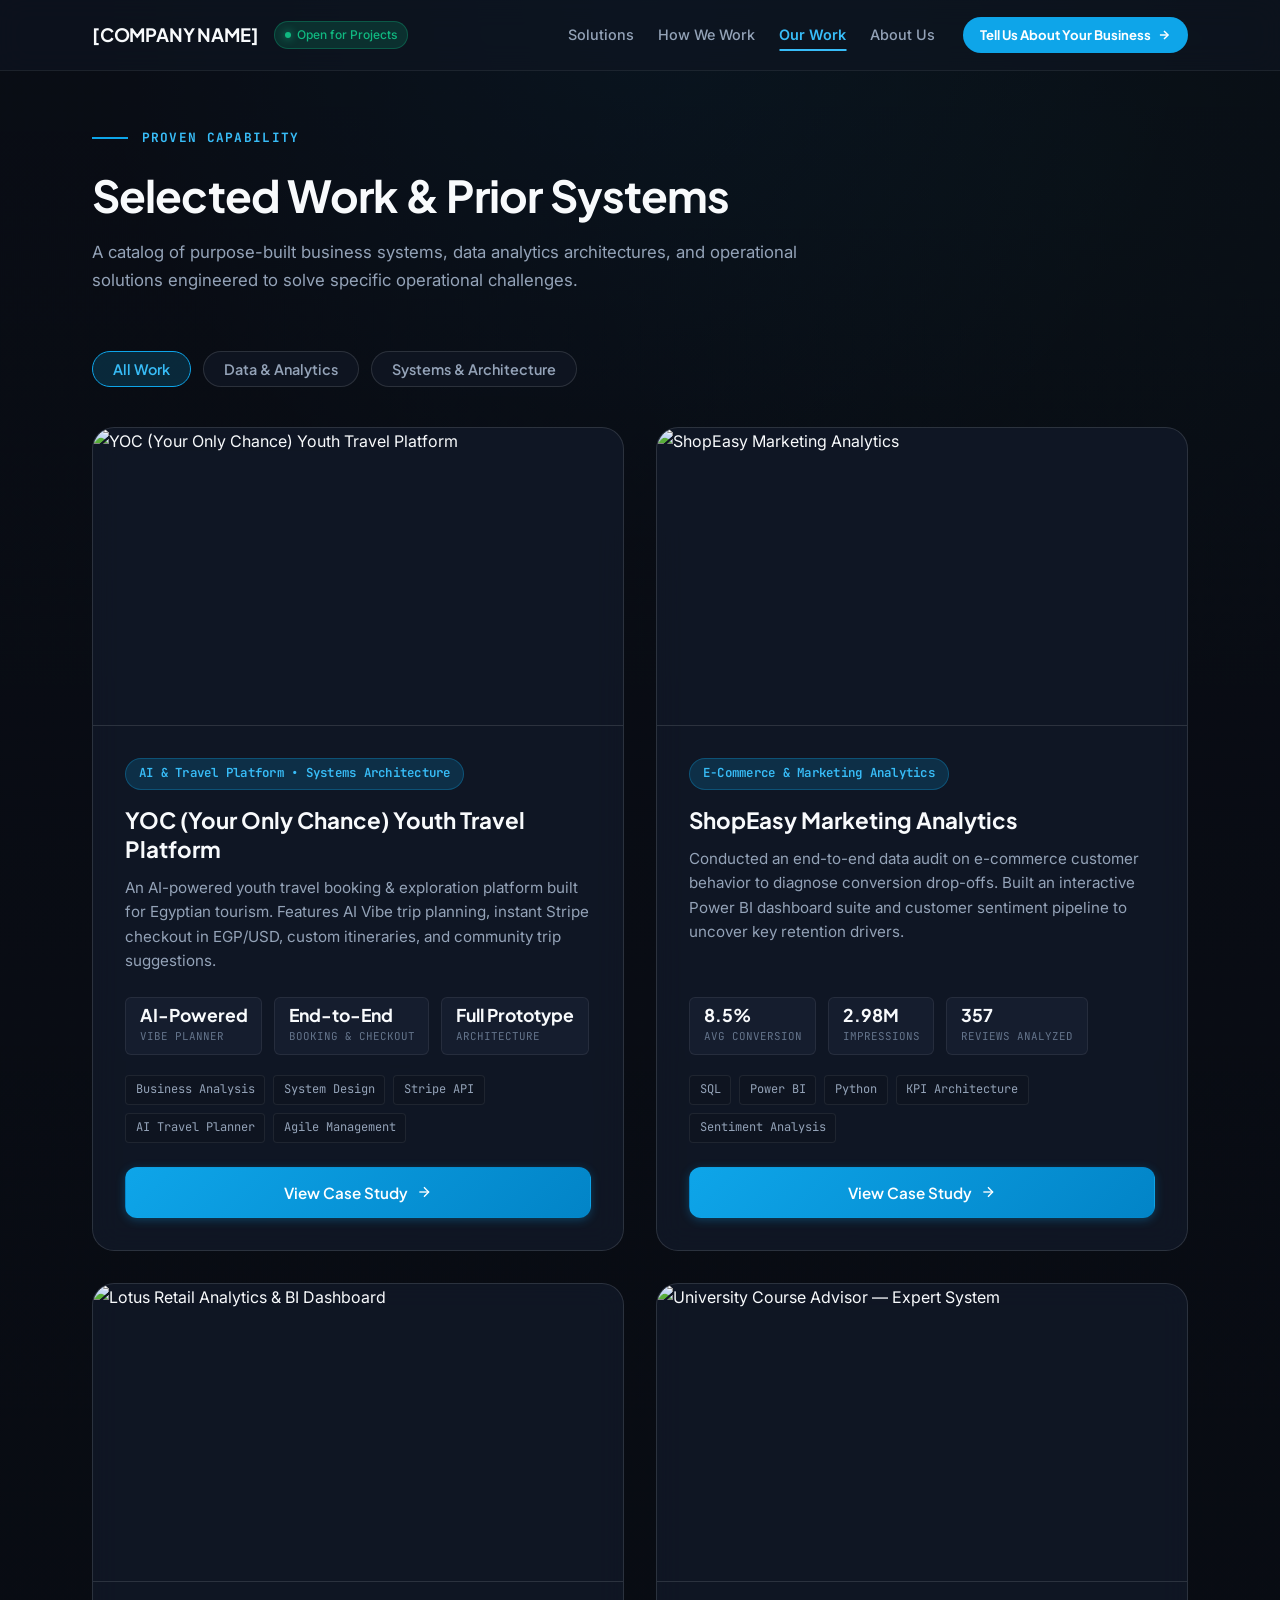
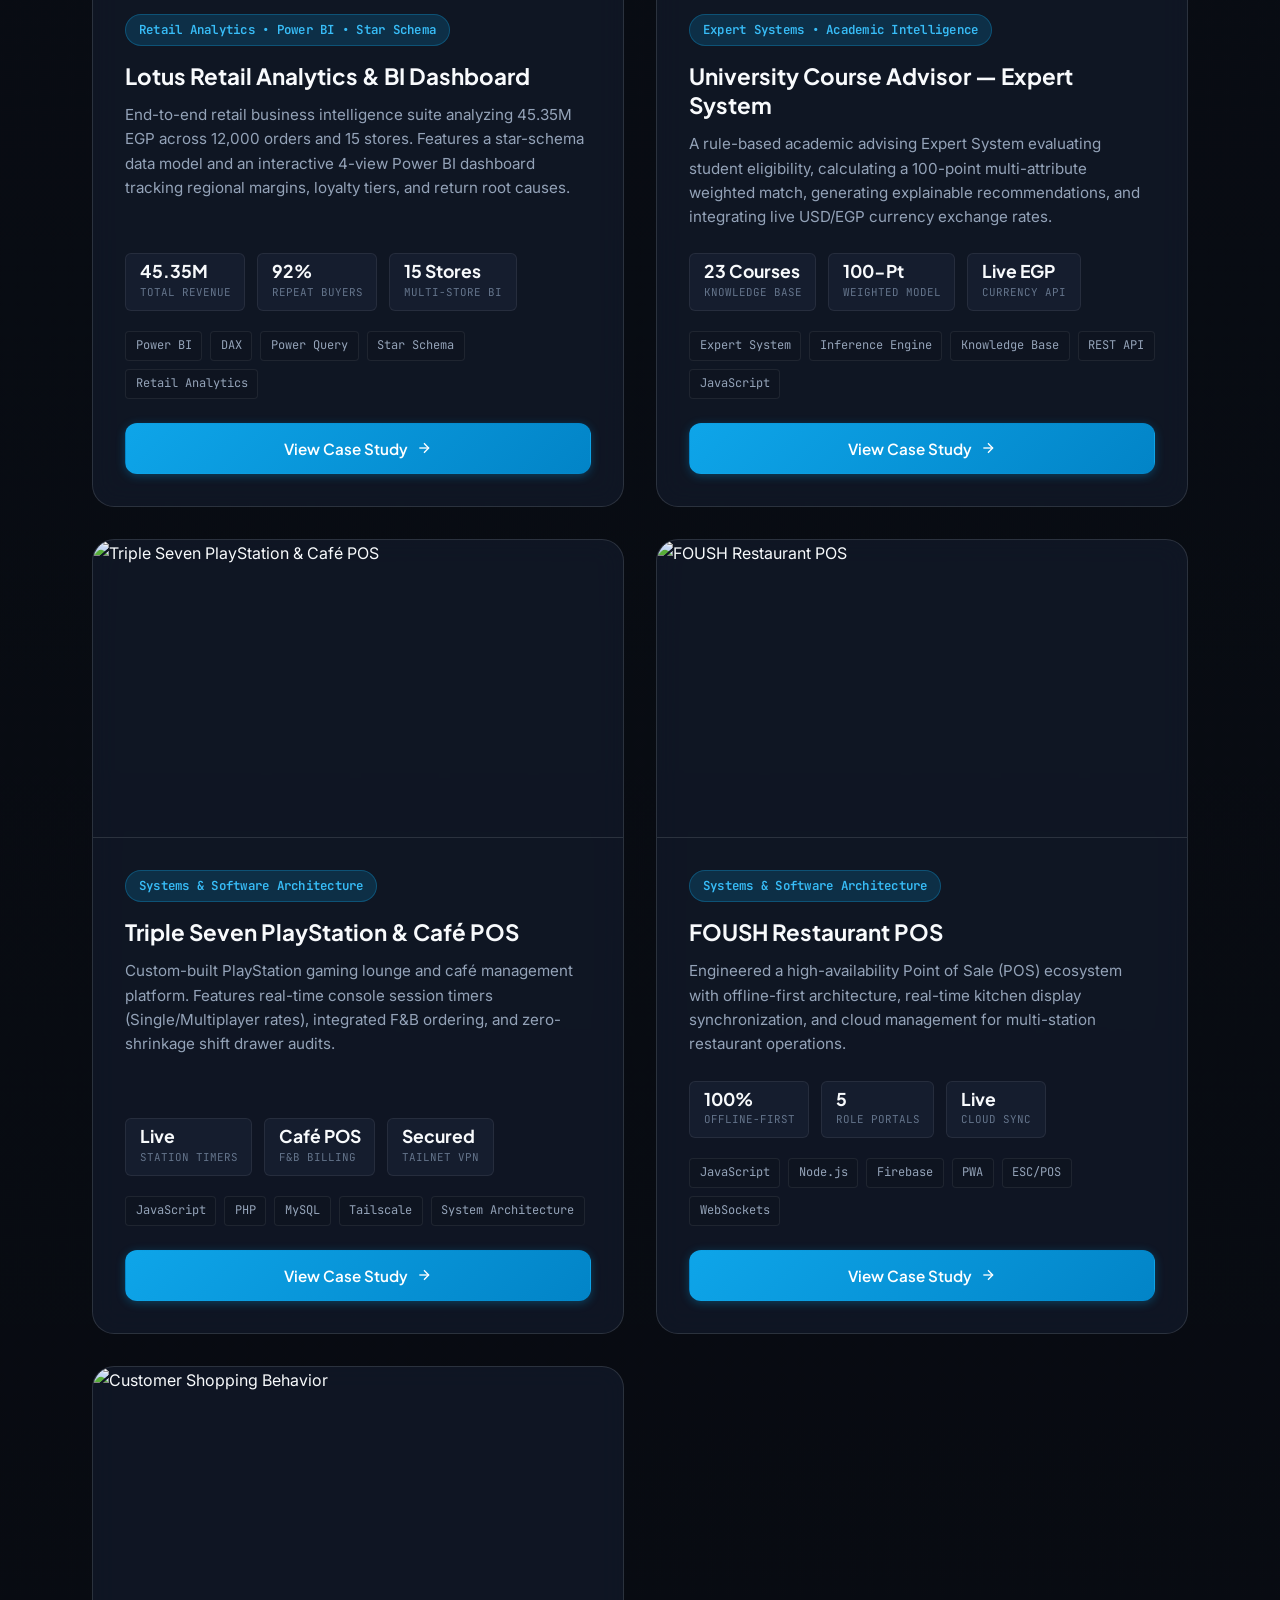
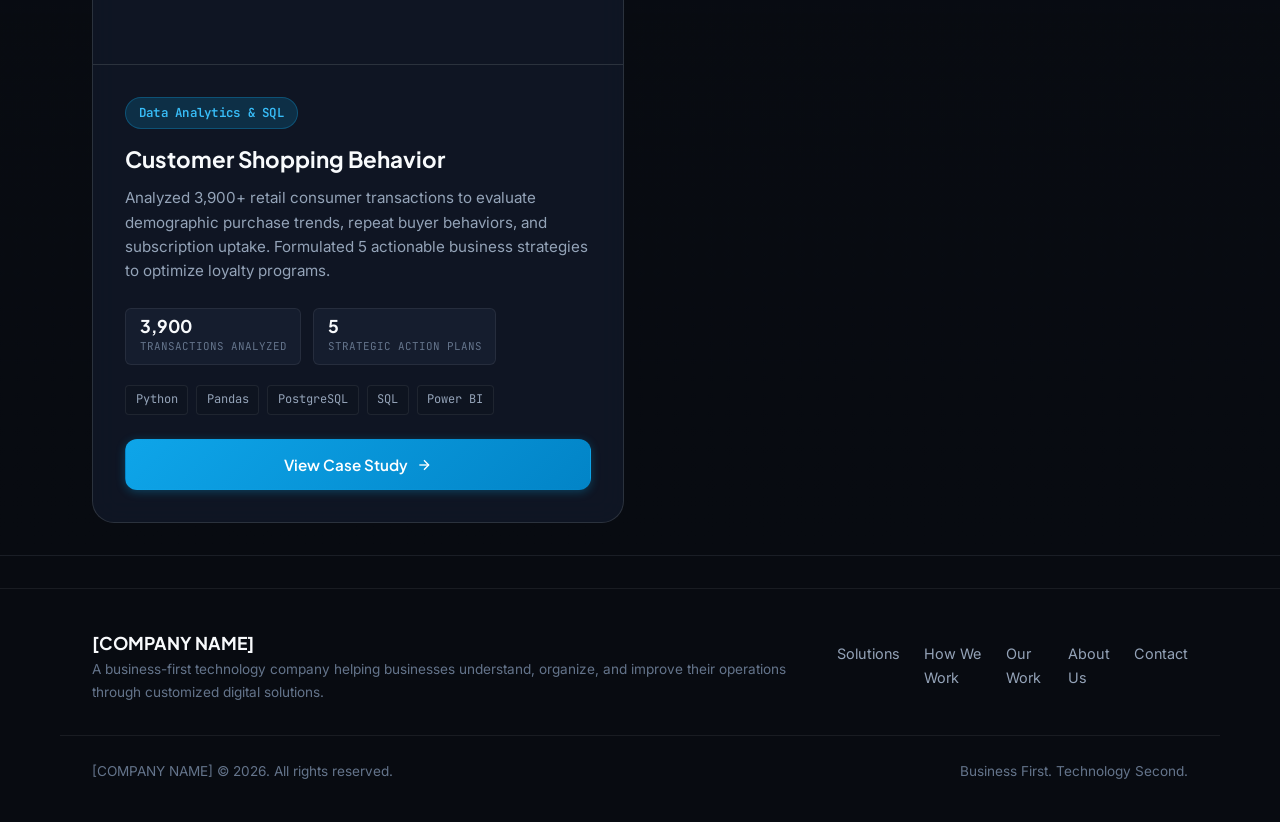
==== projects.html @ 1e6da2a7 "Transform website into Business Solutions Company platform with bilingual EN/AR support" ====
<!DOCTYPE html>
<html lang="en">
<head>
  <meta charset="UTF-8" />
  <meta name="viewport" content="width=device-width, initial-scale=1.0" />
  <title>Selected Work & Prior Systems | [COMPANY NAME]</title>
  <meta name="description" content="Explore purpose-built business systems, data analytics architectures, and operational solutions engineered around real business workflows." />
  
  <!-- Google Fonts: Plus Jakarta Sans, Inter, JetBrains Mono -->
  <link rel="preconnect" href="https://fonts.googleapis.com" />
  <link rel="preconnect" href="https://fonts.gstatic.com" crossorigin />
  <link href="https://fonts.googleapis.com/css2?family=Inter:wght@300;400;500;600;700&family=JetBrains+Mono:wght@400;500;600;700&family=Plus+Jakarta+Sans:wght@500;600;700;800&display=swap" rel="stylesheet" />
  
  <!-- Core Stylesheet -->
  <link rel="stylesheet" href="css/styles.css" />
</head>
<body class="dark-theme">

  <!-- ================= TOP NAVIGATION BAR ================= -->
  <header class="site-header" id="header">
    <div class="nav-container">
      <a href="index.html" class="brand-logo">
        <span class="logo-name">[COMPANY NAME]</span>
        <span class="status-indicator">
          <span class="status-dot"></span> <span class="status-text">Open for Projects</span>
        </span>
      </a>

      <div class="header-right-group">
        <nav class="nav-links" id="nav-links">
          <a href="index.html#built-for-work" class="nav-link">Solutions</a>
          <a href="index.html#our-approach" class="nav-link">How We Work</a>
          <a href="projects.html" class="nav-link active" style="color: var(--accent-cyan-light);">Our Work</a>
          <a href="index.html#about-us" class="nav-link">About Us</a>
        </nav>

        <div class="header-social-pills">
          <a href="index.html#discovery-form" class="btn btn-pill-primary btn-icon-right header-talk-btn">
            <span>Tell Us About Your Business</span>
            <svg width="14" height="14" viewBox="0 0 24 24" fill="none" stroke="currentColor" stroke-width="2.5"><line x1="5" y1="12" x2="19" y2="12"></line><polyline points="12 5 19 12 12 19"></polyline></svg>
          </a>
        </div>

        <button class="mobile-toggle" id="mobile-toggle" aria-label="Toggle navigation menu">
          <span></span>
          <span></span>
          <span></span>
        </button>
      </div>
    </div>
  </header>

  <main>

    <!-- ================= PROJECTS PAGE HEADER ================= -->
    <section class="projects-page-header section-spacing">
      <div class="container">
        
        <div class="section-header">
          <div class="editorial-divider">
            <span class="divider-line"></span>
            <span class="divider-text">PROVEN CAPABILITY</span>
          </div>
          <h1 class="section-heading" style="font-size: 2.75rem; margin-bottom: 1rem;">Selected Work & Prior Systems</h1>
          <p class="section-sub" style="max-width: 780px; font-size: 1.05rem;">
            A catalog of purpose-built business systems, data analytics architectures, and operational solutions engineered to solve specific operational challenges.
          </p>
        </div>

        <!-- Project Filter System -->
        <div class="project-filters">
          <button class="filter-btn active" data-filter="all">All Work</button>
          <button class="filter-btn" data-filter="data">Data & Analytics</button>
          <button class="filter-btn" data-filter="systems">Systems & Architecture</button>
        </div>

        <!-- Full Projects Grid rendered dynamically by app.js -->
        <div class="project-grid" id="all-projects-grid">
          <!-- Cards injected dynamically from projects-data.js -->
        </div>

      </div>
    </section>

  </main>

  <!-- ================= SITE FOOTER ================= -->
  <footer class="site-footer">
    <div class="container footer-container">
      <div class="footer-left">
        <div class="footer-brand">[COMPANY NAME]</div>
        <p class="footer-sub">A business-first technology company helping businesses understand, organize, and improve their operations through customized digital solutions.</p>
      </div>
      <div class="footer-links">
        <a href="index.html#built-for-work" class="footer-link">Solutions</a>
        <a href="index.html#our-approach" class="footer-link">How We Work</a>
        <a href="projects.html" class="footer-link">Our Work</a>
        <a href="index.html#about-us" class="footer-link">About Us</a>
        <a href="index.html#discovery-form" class="footer-link">Contact</a>
      </div>
    </div>
    <div class="container" style="margin-top: 2rem; padding-top: 1.5rem; border-top: 1px solid var(--border-subtle); display: flex; justify-content: space-between; align-items: center; flex-wrap: wrap; gap: 1rem;">
      <span style="font-size: 0.85rem; color: var(--text-muted);">[COMPANY NAME] &copy; 2026. All rights reserved.</span>
      <span style="font-size: 0.85rem; color: var(--text-muted);">Business First. Technology Second.</span>
    </div>
  </footer>

  <script src="js/projects-data.js"></script>
  <script src="js/app.js"></script>
</body>
</html>
---- css/styles.css ----
/* ==========================================================================
   ATEF ELASKLANY PORTFOLIO — COMPLETE UNIFIED DESIGN SYSTEM
   Theme: Refined Technical Dark Mode (Data & Systems Focused)
   ========================================================================== */

/* ----------------- CSS Custom Properties (Design Tokens) ----------------- */
:root {
  /* Color Palette: Canvas & Surfaces */
  --bg-canvas: #080B11;
  --bg-surface: #0E1420;
  --bg-surface-elevated: #151D2E;
  --bg-card: rgba(18, 26, 42, 0.75);
  --bg-card-hover: rgba(26, 37, 59, 0.9);
  --bg-glass: rgba(14, 20, 32, 0.75);

  /* Borders & Dividers */
  --border-subtle: rgba(255, 255, 255, 0.07);
  --border-medium: rgba(255, 255, 255, 0.12);
  --border-focus: rgba(14, 165, 233, 0.4);
  --border-slate: #1E293B;

  /* Accent Colors (Analytical & Action) */
  --accent-cyan: #0EA5E9;
  --accent-cyan-light: #38BDF8;
  --accent-cyan-glow: rgba(14, 165, 233, 0.18);
  --accent-emerald: #10B981;
  --accent-emerald-light: #34D399;
  --accent-emerald-glow: rgba(16, 185, 129, 0.18);
  --accent-warning: #F59E0B;
  --accent-danger: #EF4444;

  /* Typography Colors */
  --text-primary: #F8FAFC;
  --text-secondary: #94A3B8;
  --text-muted: #64748B;
  --text-inverse: #080B11;

  /* Typography Font Stacks */
  --font-heading: 'Plus Jakarta Sans', -apple-system, BlinkMacSystemFont, sans-serif;
  --font-body: 'Inter', -apple-system, BlinkMacSystemFont, sans-serif;
  --font-mono: 'JetBrains Mono', monospace;

  /* Spacing Scale */
  --spacing-xs: 0.5rem;
  --spacing-sm: 0.75rem;
  --spacing-md: 1.25rem;
  --spacing-lg: 2rem;
  --spacing-xl: 3.5rem;
  --spacing-2xl: 5rem;

  /* Shadows & Radius */
  --radius-sm: 6px;
  --radius-md: 12px;
  --radius-lg: 16px;
  --radius-xl: 22px;
  --shadow-subtle: 0 4px 20px rgba(0, 0, 0, 0.35);
  --shadow-glow: 0 0 30px rgba(14, 165, 233, 0.15);

  /* Transitions */
  --transition-fast: 0.18s cubic-bezier(0.16, 1, 0.3, 1);
  --transition-smooth: 0.3s cubic-bezier(0.16, 1, 0.3, 1);
}

/* ----------------- Global Reset & Base Styles ----------------- */
*, *::before, *::after {
  box-sizing: border-box;
  margin: 0;
  padding: 0;
}

html {
  font-size: 16px;
  scroll-behavior: smooth;
  -webkit-font-smoothing: antialiased;
  -moz-osx-font-smoothing: grayscale;
}

body.dark-theme {
  background-color: var(--bg-canvas);
  color: var(--text-primary);
  font-family: var(--font-body);
  line-height: 1.65;
  background-image: 
    radial-gradient(circle at 50% 0%, rgba(14, 165, 233, 0.08) 0%, transparent 50%),
    radial-gradient(circle at 85% 20%, rgba(16, 185, 129, 0.04) 0%, transparent 40%);
  background-attachment: fixed;
  min-height: 100vh;
}

/* Container */
.container {
  width: 100%;
  max-width: 1160px;
  margin-left: auto;
  margin-right: auto;
  padding-left: var(--spacing-lg);
  padding-right: var(--spacing-lg);
}

/* Section Spacing */
.section-spacing {
  padding-top: var(--spacing-xl);
  padding-bottom: var(--spacing-xl);
  border-bottom: 1px solid var(--border-subtle);
}

/* Section Headers */
.section-header {
  margin-bottom: var(--spacing-xl);
}

.section-header.flex-between {
  display: flex;
  justify-content: space-between;
  align-items: flex-end;
  gap: 1.5rem;
}

.section-tag {
  display: inline-block;
  font-family: var(--font-mono);
  font-size: 0.8rem;
  font-weight: 600;
  color: var(--accent-cyan-light);
  text-transform: uppercase;
  letter-spacing: 0.08em;
  margin-bottom: var(--spacing-xs);
}

.section-heading {
  font-family: var(--font-heading);
  font-size: 2.2rem;
  font-weight: 700;
  color: var(--text-primary);
  letter-spacing: -0.02em;
  line-height: 1.25;
  margin-bottom: var(--spacing-xs);
}

.section-sub {
  font-size: 1.05rem;
  color: var(--text-secondary);
  max-width: 680px;
}

.gradient-text {
  background: linear-gradient(135deg, #38BDF8 0%, #0EA5E9 100%);
  -webkit-background-clip: text;
  -webkit-text-fill-color: transparent;
}

.gradient-text-emerald {
  background: linear-gradient(135deg, #34D399 0%, #10B981 100%);
  -webkit-background-clip: text;
  -webkit-text-fill-color: transparent;
}

/* ----------------- Buttons & Badges ----------------- */
.btn {
  display: inline-flex;
  align-items: center;
  justify-content: center;
  gap: 0.5rem;
  padding: 0.75rem 1.4rem;
  border-radius: var(--radius-md);
  font-family: var(--font-heading);
  font-size: 0.95rem;
  font-weight: 600;
  text-decoration: none;
  cursor: pointer;
  transition: all var(--transition-fast);
  border: 1px solid transparent;
}

.btn-primary {
  background: linear-gradient(135deg, var(--accent-cyan) 0%, #0284C7 100%);
  color: #FFFFFF;
  box-shadow: 0 2px 10px rgba(14, 165, 233, 0.3);
}

.btn-primary:hover {
  background: linear-gradient(135deg, var(--accent-cyan-light) 0%, var(--accent-cyan) 100%);
  transform: translateY(-2px);
  box-shadow: 0 4px 18px rgba(14, 165, 233, 0.4);
}

.btn-secondary {
  background-color: var(--bg-surface-elevated);
  color: var(--text-primary);
  border-color: var(--border-medium);
}

.btn-secondary:hover {
  background-color: var(--border-slate);
  transform: translateY(-2px);
  border-color: var(--accent-cyan);
}

.btn-sm {
  padding: 0.45rem 0.95rem;
  font-size: 0.85rem;
}

.badge {
  display: inline-flex;
  align-items: center;
  padding: 0.3rem 0.8rem;
  border-radius: 999px;
  font-family: var(--font-mono);
  font-size: 0.78rem;
  font-weight: 600;
  letter-spacing: 0.02em;
}

.badge-primary {
  background-color: var(--accent-cyan-glow);
  color: var(--accent-cyan-light);
  border: 1px solid rgba(14, 165, 233, 0.3);
}

.badge-subtle {
  background-color: var(--bg-surface-elevated);
  color: var(--text-secondary);
  border: 1px solid var(--border-subtle);
}

/* ----------------- Header Navigation ----------------- */
.site-header {
  position: sticky;
  top: 0;
  z-index: 100;
  background-color: var(--bg-glass);
  backdrop-filter: blur(14px);
  -webkit-backdrop-filter: blur(14px);
  border-bottom: 1px solid var(--border-subtle);
}

.nav-container {
  display: flex;
  align-items: center;
  justify-content: space-between;
  height: 70px;
  max-width: 1160px;
  margin: 0 auto;
  padding: 0 var(--spacing-lg);
}

.brand-logo {
  display: flex;
  align-items: center;
  gap: 1rem;
  text-decoration: none;
}

.logo-name {
  font-family: var(--font-heading);
  font-size: 1.15rem;
  font-weight: 700;
  color: var(--text-primary);
  letter-spacing: -0.01em;
}

.status-indicator {
  display: inline-flex;
  align-items: center;
  gap: 0.4rem;
  padding: 0.2rem 0.6rem;
  background-color: var(--accent-emerald-glow);
  border: 1px solid rgba(16, 185, 129, 0.3);
  border-radius: 999px;
  font-size: 0.75rem;
  color: var(--accent-emerald);
  font-family: var(--font-body);
  font-weight: 500;
}

.status-dot {
  width: 6px;
  height: 6px;
  border-radius: 50%;
  background-color: var(--accent-emerald);
  box-shadow: 0 0 8px var(--accent-emerald);
}

.nav-links {
  display: flex;
  align-items: center;
  gap: 1.5rem;
}

.nav-links a {
  font-size: 0.9rem;
  font-weight: 500;
  color: var(--text-secondary);
  text-decoration: none;
  transition: color var(--transition-fast);
}

.nav-links a:hover {
  color: var(--text-primary);
}

/* ----------------- 01. Homepage Hero Section ----------------- */
.hp-hero {
  padding-top: var(--spacing-2xl);
  padding-bottom: var(--spacing-xl);
}

.hero-badge-wrap {
  display: flex;
  flex-wrap: wrap;
  align-items: center;
  gap: 0.75rem;
  margin-bottom: var(--spacing-md);
}

.hp-hero-title {
  font-family: var(--font-heading);
  font-size: 3.4rem;
  font-weight: 800;
  line-height: 1.15;
  letter-spacing: -0.03em;
  color: var(--text-primary);
  margin-bottom: 1.25rem;
  max-width: 960px;
}

.hp-hero-description {
  font-size: 1.2rem;
  color: var(--text-secondary);
  line-height: 1.7;
  max-width: 820px;
  margin-bottom: var(--spacing-lg);
}

.hp-hero-actions {
  display: flex;
  gap: 1rem;
  margin-bottom: var(--spacing-2xl);
}

.hero-trust-grid {
  display: grid;
  grid-template-columns: repeat(3, 1fr);
  gap: 1.5rem;
  padding-top: var(--spacing-xl);
  border-top: 1px solid var(--border-subtle);
}

.trust-item {
  display: flex;
  align-items: flex-start;
  gap: 1rem;
  background: var(--bg-card);
  border: 1px solid var(--border-subtle);
  border-radius: var(--radius-md);
  padding: 1.25rem;
}

.trust-icon {
  font-size: 1.5rem;
  line-height: 1;
}

.trust-title {
  display: block;
  font-family: var(--font-heading);
  font-size: 0.95rem;
  font-weight: 700;
  color: var(--text-primary);
  margin-bottom: 0.2rem;
}

.trust-desc {
  font-size: 0.85rem;
  color: var(--text-secondary);
  line-height: 1.5;
}

/* ----------------- 02. Core Differentiator (The BIS Triad) ----------------- */
.differentiator-grid {
  display: grid;
  grid-template-columns: repeat(3, 1fr);
  gap: 1.5rem;
}

.diff-card {
  background: var(--bg-card);
  backdrop-filter: blur(12px);
  border: 1px solid var(--border-subtle);
  border-radius: var(--radius-lg);
  padding: 2rem 1.75rem;
  position: relative;
  transition: all var(--transition-smooth);
}

.diff-card:hover {
  border-color: var(--accent-cyan);
  transform: translateY(-4px);
  box-shadow: var(--shadow-subtle);
}

.diff-number {
  font-family: var(--font-mono);
  font-size: 1.75rem;
  font-weight: 800;
  color: var(--accent-cyan-light);
  opacity: 0.5;
  margin-bottom: 0.75rem;
}

.diff-title {
  font-family: var(--font-heading);
  font-size: 1.2rem;
  font-weight: 700;
  color: var(--text-primary);
  margin-bottom: 0.75rem;
}

.diff-desc {
  font-size: 0.92rem;
  color: var(--text-secondary);
  line-height: 1.6;
  margin-bottom: 1.25rem;
}

.diff-tags {
  display: flex;
  flex-direction: column;
  gap: 0.4rem;
}

.diff-tags span {
  font-family: var(--font-mono);
  font-size: 0.75rem;
  color: var(--accent-cyan-light);
  background: var(--accent-cyan-glow);
  padding: 0.25rem 0.5rem;
  border-radius: 4px;
  display: inline-block;
  width: fit-content;
}

/* ----------------- 03. Selected Work (Project Grid System) ----------------- */
.project-filter-note .filter-status {
  font-family: var(--font-mono);
  font-size: 0.78rem;
  color: var(--accent-emerald);
  background: var(--accent-emerald-glow);
  padding: 0.3rem 0.75rem;
  border-radius: 999px;
  border: 1px solid rgba(16, 185, 129, 0.3);
}

.project-filters {
  display: flex;
  gap: 0.75rem;
  margin-bottom: 2.5rem;
  flex-wrap: wrap;
}

.filter-btn {
  background: var(--bg-surface);
  border: 1px solid var(--border-medium);
  color: var(--text-secondary);
  font-family: var(--font-heading);
  font-size: 0.9rem;
  font-weight: 600;
  padding: 0.5rem 1.25rem;
  border-radius: 999px;
  cursor: pointer;
  transition: all var(--transition-fast);
}

.filter-btn:hover {
  border-color: var(--accent-cyan);
  color: var(--text-primary);
}

.filter-btn.active {
  background: var(--accent-cyan-glow);
  border-color: var(--accent-cyan);
  color: var(--accent-cyan-light);
}

.project-grid {
  display: grid;
  grid-template-columns: repeat(2, 1fr);
  gap: 2rem;
}

@media (max-width: 768px) {
  .project-grid {
    grid-template-columns: 1fr;
  }
}

.project-card {
  background: var(--bg-card);
  backdrop-filter: blur(14px);
  border: 1px solid var(--border-medium);
  border-radius: var(--radius-xl);
  overflow: hidden;
  transition: all var(--transition-smooth), opacity 0.3s ease, transform 0.3s ease;
  display: flex;
  flex-direction: column;
}

.project-card.hidden {
  display: none;
}

.project-card:hover {
  border-color: var(--accent-cyan);
  box-shadow: var(--shadow-subtle), var(--shadow-glow);
  transform: translateY(-4px);
}

.grid-cover-wrapper {
  overflow: hidden;
  width: 100%;
  aspect-ratio: 16 / 9;
  border-bottom: 1px solid var(--border-medium);
}

.grid-cover {
  width: 100%;
  height: 100%;
  object-fit: cover;
  transition: transform var(--transition-smooth);
}

.project-card:hover .grid-cover {
  transform: scale(1.03);
}

.grid-content {
  padding: 2rem;
  display: flex;
  flex-direction: column;
  flex-grow: 1;
}

.grid-meta {
  margin-bottom: 1rem;
}

.grid-title {
  font-family: var(--font-heading);
  font-size: 1.4rem;
  font-weight: 700;
  color: var(--text-primary);
  line-height: 1.3;
  margin-bottom: 0.75rem;
}

.grid-summary {
  font-size: 0.95rem;
  color: var(--text-secondary);
  line-height: 1.6;
  margin-bottom: 1.5rem;
  flex-grow: 1;
}

.grid-footer {
  margin-top: auto;
}

/* Projects Page Specific Styles */
.projects-page-header {
  padding-top: var(--spacing-xl);
  padding-bottom: var(--spacing-lg);
  border-bottom: 1px solid var(--border-subtle);
  margin-bottom: var(--spacing-lg);
  background: linear-gradient(180deg, rgba(10, 15, 26, 0.4) 0%, var(--bg-canvas) 100%);
}

.view-all-cta {
  display: flex;
  justify-content: center;
  margin-top: 3.5rem;
}

.view-all-cta .btn-lg {
  padding: 1rem 2.5rem;
  font-size: 1.05rem;
}

/* Card Visual Mockup Side */
.visual-window {
  background-color: #0A0F1A;
  border: 1px solid var(--border-subtle);
  border-radius: var(--radius-lg);
  overflow: hidden;
  height: 100%;
  display: flex;
  flex-direction: column;
}

.v-header {
  display: flex;
  justify-content: space-between;
  align-items: center;
  padding: 0.65rem 1rem;
  background-color: var(--bg-surface-elevated);
  border-bottom: 1px solid var(--border-subtle);
}

.v-dots {
  display: flex;
  gap: 5px;
}

.v-dots span {
  width: 8px;
  height: 8px;
  border-radius: 50%;
  background-color: var(--text-muted);
}

.v-title {
  font-family: var(--font-mono);
  font-size: 0.75rem;
  color: var(--text-secondary);
}

.v-badge {
  font-family: var(--font-mono);
  font-size: 0.7rem;
  color: var(--accent-cyan-light);
  background: var(--accent-cyan-glow);
  padding: 0.15rem 0.4rem;
  border-radius: 4px;
}

.v-preview-content {
  padding: 1.5rem;
  display: flex;
  flex-direction: column;
  justify-content: space-between;
  flex: 1;
  gap: 1.25rem;
}

.v-kpis {
  display: grid;
  grid-template-columns: repeat(2, 1fr);
  gap: 0.75rem;
}

.v-kpi-item {
  background: var(--bg-surface);
  border: 1px solid var(--border-subtle);
  border-radius: 6px;
  padding: 0.75rem;
  display: flex;
  flex-direction: column;
}

.v-trend-line {
  background: var(--bg-surface);
  border: 1px solid var(--border-subtle);
  border-radius: 6px;
  padding: 0.75rem;
  display: flex;
  flex-direction: column;
  position: relative;
}

.trend-peak-tag {
  font-family: var(--font-mono);
  font-size: 0.65rem;
  color: var(--accent-emerald);
  position: absolute;
  top: 6px;
  left: 10px;
}

.trend-low-tag {
  font-family: var(--font-mono);
  font-size: 0.65rem;
  color: var(--accent-danger);
  position: absolute;
  bottom: 6px;
  right: 10px;
}

.mini-chart {
  width: 100%;
  height: 60px;
  margin-top: 10px;
}

/* Card Details Side */
.card-details {
  display: flex;
  flex-direction: column;
  justify-content: space-between;
}

.card-meta {
  display: flex;
  align-items: center;
  gap: 0.75rem;
  margin-bottom: 0.75rem;
}

.meta-item {
  font-family: var(--font-mono);
  font-size: 0.75rem;
  color: var(--text-muted);
}

.card-title {
  font-family: var(--font-heading);
  font-size: 1.75rem;
  font-weight: 700;
  color: var(--text-primary);
  line-height: 1.25;
  margin-bottom: 0.85rem;
}

.card-summary {
  font-size: 0.95rem;
  color: var(--text-secondary);
  line-height: 1.65;
  margin-bottom: 1.25rem;
}

.card-summary strong {
  color: var(--text-primary);
}

.card-metrics-strip {
  display: flex;
  gap: 0.75rem;
  margin-bottom: 1.25rem;
}

.metric-pill {
  background: var(--bg-surface-elevated);
  border: 1px solid var(--border-subtle);
  border-radius: 6px;
  padding: 0.5rem 0.85rem;
  display: flex;
  flex-direction: column;
}

.m-val {
  font-family: var(--font-heading);
  font-weight: 700;
  font-size: 1.1rem;
  color: var(--text-primary);
  line-height: 1.1;
}

.m-lbl {
  font-family: var(--font-mono);
  font-size: 0.68rem;
  color: var(--text-muted);
  text-transform: uppercase;
  margin-top: 0.15rem;
}

.card-tools {
  display: flex;
  flex-wrap: wrap;
  gap: 0.5rem;
  margin-bottom: 1.5rem;
}

.tool-tag {
  font-family: var(--font-mono);
  font-size: 0.75rem;
  padding: 0.25rem 0.6rem;
  background: var(--bg-surface);
  border: 1px solid var(--border-subtle);
  border-radius: 4px;
  color: var(--text-secondary);
}

/* ----------------- 04. Capabilities Section ----------------- */
.capabilities-grid {
  display: grid;
  grid-template-columns: repeat(2, 1fr);
  gap: 1.5rem;
}

.cap-card {
  background: var(--bg-card);
  border: 1px solid var(--border-subtle);
  border-radius: var(--radius-lg);
  padding: 2rem 1.75rem;
  transition: all var(--transition-fast);
}

.cap-card:hover {
  border-color: var(--border-medium);
  transform: translateY(-3px);
}

.cap-icon {
  font-size: 1.75rem;
  margin-bottom: 1rem;
  line-height: 1;
}

.cap-title {
  font-family: var(--font-heading);
  font-size: 1.25rem;
  font-weight: 700;
  color: var(--text-primary);
  margin-bottom: 0.5rem;
}

.cap-desc {
  font-size: 0.95rem;
  color: var(--text-secondary);
  line-height: 1.6;
}

/* ----------------- 05. Methodology Section ----------------- */
.framework-steps {
  display: grid;
  grid-template-columns: repeat(4, 1fr);
  gap: 1.25rem;
}

.f-step {
  background: var(--bg-surface);
  border: 1px solid var(--border-subtle);
  border-radius: var(--radius-lg);
  padding: 1.75rem 1.5rem;
}

.f-num {
  font-family: var(--font-mono);
  font-size: 1.5rem;
  font-weight: 800;
  color: var(--accent-cyan-light);
  margin-bottom: 0.5rem;
}

.f-title {
  font-family: var(--font-heading);
  font-size: 1.1rem;
  font-weight: 700;
  color: var(--text-primary);
  margin-bottom: 0.5rem;
}

.f-desc {
  font-size: 0.88rem;
  color: var(--text-secondary);
  line-height: 1.55;
}

/* ----------------- 06. About Section ----------------- */
.about-grid {
  display: grid;
  grid-template-columns: 7fr 5fr;
  gap: 2.5rem;
  align-items: center;
}

.about-p {
  font-size: 1.05rem;
  color: var(--text-secondary);
  line-height: 1.75;
  margin-bottom: 1.25rem;
}

.about-p strong {
  color: var(--text-primary);
}

.about-highlights {
  display: flex;
  flex-direction: column;
  gap: 0.65rem;
  margin-top: 1.5rem;
  padding-top: 1.25rem;
  border-top: 1px solid var(--border-subtle);
}

.ah-item {
  font-size: 0.92rem;
  color: var(--text-secondary);
}

.ah-item strong {
  color: var(--accent-cyan-light);
  font-family: var(--font-mono);
  font-size: 0.85rem;
}

.about-stat-col {
  display: flex;
  flex-direction: column;
  gap: 1.5rem;
}

.about-stat-card {
  background: var(--bg-card);
  border: 1px solid var(--border-subtle);
  border-radius: var(--radius-lg);
  padding: 2rem;
  text-align: center;
}

.stat-big-num {
  font-family: var(--font-heading);
  font-size: 3rem;
  font-weight: 800;
  color: var(--accent-cyan-light);
  line-height: 1;
  margin-bottom: 0.4rem;
}

.stat-label {
  font-family: var(--font-heading);
  font-size: 1.05rem;
  font-weight: 700;
  color: var(--text-primary);
  margin-bottom: 0.4rem;
}

.stat-desc {
  font-size: 0.88rem;
  color: var(--text-secondary);
}

/* ----------------- 07. Skills Matrix ----------------- */
.skills-grid {
  display: grid;
  grid-template-columns: repeat(3, 1fr);
  gap: 1.5rem;
}

.skill-category {
  background: var(--bg-surface);
  border: 1px solid var(--border-subtle);
  border-radius: var(--radius-lg);
  padding: 1.75rem;
}

.cat-title {
  font-family: var(--font-heading);
  font-size: 1.15rem;
  font-weight: 700;
  color: var(--text-primary);
  margin-bottom: 1.25rem;
  border-bottom: 1px solid var(--border-subtle);
  padding-bottom: 0.6rem;
}

.pill-group {
  display: flex;
  flex-wrap: wrap;
  gap: 0.5rem;
}

.skill-pill {
  font-family: var(--font-mono);
  font-size: 0.78rem;
  color: var(--text-secondary);
  background: var(--bg-surface-elevated);
  border: 1px solid var(--border-subtle);
  border-radius: 6px;
  padding: 0.35rem 0.65rem;
}

/* ----------------- 08. Services & Engagement ----------------- */
.services-grid {
  display: grid;
  grid-template-columns: repeat(2, 1fr);
  gap: 1.5rem;
}

.service-box {
  background: var(--bg-card);
  border: 1px solid var(--border-subtle);
  border-radius: var(--radius-lg);
  padding: 2rem 1.75rem;
}

.s-icon {
  font-size: 1.75rem;
  margin-bottom: 0.75rem;
  line-height: 1;
}

.s-title {
  font-family: var(--font-heading);
  font-size: 1.2rem;
  font-weight: 700;
  color: var(--text-primary);
  margin-bottom: 0.5rem;
}

.s-desc {
  font-size: 0.92rem;
  color: var(--text-secondary);
  line-height: 1.6;
}

/* ----------------- 09. Contact Section ----------------- */
.contact-card {
  background: linear-gradient(135deg, rgba(14, 165, 233, 0.08) 0%, rgba(16, 185, 129, 0.04) 100%);
  border: 1px solid var(--border-medium);
  border-radius: var(--radius-xl);
  padding: 3.5rem 3rem;
  text-align: center;
}

.contact-title {
  font-family: var(--font-heading);
  font-size: 2.4rem;
  font-weight: 800;
  color: var(--text-primary);
  margin-bottom: 1rem;
}

.contact-desc {
  font-size: 1.1rem;
  color: var(--text-secondary);
  max-width: 680px;
  margin: 0 auto 2.25rem;
  line-height: 1.7;
}

.contact-channels {
  display: flex;
  justify-content: center;
  flex-wrap: wrap;
  gap: 1rem;
}

.channel-btn {
  display: inline-flex;
  align-items: center;
  gap: 0.6rem;
  padding: 0.85rem 1.4rem;
  background: var(--bg-surface-elevated);
  border: 1px solid var(--border-medium);
  border-radius: var(--radius-md);
  color: var(--text-primary);
  text-decoration: none;
  font-family: var(--font-heading);
  font-weight: 600;
  font-size: 0.95rem;
  transition: all var(--transition-fast);
}

.channel-btn:hover {
  border-color: var(--accent-cyan);
  background: var(--border-slate);
  transform: translateY(-2px);
}

.channel-btn.primary {
  background: linear-gradient(135deg, var(--accent-cyan) 0%, #0284C7 100%);
  color: #FFFFFF;
  border-color: transparent;
}

.channel-btn.primary:hover {
  background: linear-gradient(135deg, var(--accent-cyan-light) 0%, var(--accent-cyan) 100%);
}

/* ----------------- Site Footer ----------------- */
.site-footer {
  background-color: var(--bg-canvas);
  border-top: 1px solid var(--border-subtle);
  padding: 2.5rem 0;
}

.footer-container {
  display: flex;
  justify-content: space-between;
  align-items: center;
}

.footer-brand {
  font-family: var(--font-heading);
  font-weight: 700;
  font-size: 1.1rem;
  color: var(--text-primary);
}

.footer-sub {
  font-size: 0.85rem;
  color: var(--text-muted);
}

.footer-links {
  display: flex;
  gap: 1.5rem;
}

.footer-link {
  font-size: 0.9rem;
  color: var(--text-secondary);
  text-decoration: none;
  transition: color var(--transition-fast);
}

.footer-link:hover {
  color: var(--accent-cyan-light);
}

/* ==========================================================================
   DEDICATED CASE STUDY STYLES (Used in projects/shopeasy.html)
   ========================================================================== */
.cs-hero { padding-top: var(--spacing-xl); }
.hero-top-meta { display: flex; align-items: center; gap: 1rem; margin-bottom: var(--spacing-md); }
.back-link { display: inline-flex; align-items: center; gap: 0.4rem; color: var(--text-secondary); text-decoration: none; font-size: 0.85rem; font-weight: 500; transition: color var(--transition-fast); }
.back-link:hover { color: var(--accent-cyan-light); }
.cs-title { font-family: var(--font-heading); font-size: 3.2rem; font-weight: 800; line-height: 1.15; letter-spacing: -0.03em; color: var(--text-primary); margin-bottom: 0.5rem; }
.cs-subtitle { font-size: 1.35rem; color: var(--text-secondary); font-weight: 400; line-height: 1.4; margin-bottom: var(--spacing-lg); max-width: 820px; }

.hero-summary-grid { display: grid; grid-template-columns: 2fr 1fr; gap: 1.5rem; margin-bottom: var(--spacing-xl); }
.summary-card { background: var(--bg-card); backdrop-filter: blur(10px); border: 1px solid var(--border-subtle); border-radius: var(--radius-lg); padding: 1.75rem; }
.summary-label { font-family: var(--font-mono); font-size: 0.78rem; font-weight: 600; color: var(--accent-cyan-light); text-transform: uppercase; letter-spacing: 0.08em; margin-bottom: 0.75rem; }
.summary-text { font-size: 1.05rem; color: var(--text-secondary); line-height: 1.7; }
.summary-text strong { color: var(--text-primary); }

.meta-sidebar { display: flex; flex-direction: column; justify-content: center; gap: 0.85rem; }
.meta-row { display: flex; flex-direction: column; gap: 0.2rem; border-bottom: 1px solid var(--border-subtle); padding-bottom: 0.6rem; }
.meta-row:last-child { border-bottom: none; padding-bottom: 0; }
.meta-label { font-family: var(--font-mono); font-size: 0.72rem; color: var(--text-muted); text-transform: uppercase; }
.meta-val { font-size: 0.95rem; font-weight: 600; color: var(--text-primary); }
.highlight-kpi { color: var(--accent-cyan-light); font-family: var(--font-mono); font-size: 0.85rem; }

/* Hero Visual Browser Frame */
.hero-visual-frame { background-color: var(--bg-surface); border: 1px solid var(--border-medium); border-radius: var(--radius-xl); overflow: hidden; box-shadow: var(--shadow-subtle), var(--shadow-glow); }
.window-header { display: flex; align-items: center; justify-content: space-between; padding: 0.8rem 1.25rem; background-color: var(--bg-surface-elevated); border-bottom: 1px solid var(--border-subtle); }
.window-dots { display: flex; gap: 6px; }
.window-dots .dot { width: 10px; height: 10px; border-radius: 50%; }
.dot.red { background-color: #EF4444; }
.dot.yellow { background-color: #F59E0B; }
.dot.green { background-color: #10B981; }
.window-title { font-family: var(--font-mono); font-size: 0.8rem; color: var(--text-secondary); }
.window-tag { font-family: var(--font-mono); font-size: 0.72rem; padding: 0.2rem 0.5rem; background-color: var(--accent-cyan-glow); color: var(--accent-cyan-light); border-radius: 4px; }

/* Simulated BI Dashboard UI */
.bi-mockup { padding: 1.5rem; background-color: #0B101A; }
.bi-topbar { display: flex; justify-content: space-between; align-items: center; margin-bottom: 1.25rem; border-bottom: 1px solid var(--border-subtle); padding-bottom: 0.75rem; }
.bi-brand { font-family: var(--font-heading); font-weight: 700; font-size: 1rem; color: var(--text-primary); }
.bi-brand span { font-weight: 400; color: var(--text-muted); }
.bi-filters { display: flex; gap: 0.5rem; }
.filter-pill { font-family: var(--font-mono); font-size: 0.72rem; padding: 0.25rem 0.6rem; background-color: var(--bg-surface-elevated); border: 1px solid var(--border-subtle); border-radius: 4px; color: var(--text-secondary); }
.filter-pill.active { border-color: var(--accent-cyan); color: var(--accent-cyan-light); }

.bi-kpi-grid { display: grid; grid-template-columns: repeat(4, 1fr); gap: 1rem; margin-bottom: 1.25rem; }
.bi-kpi-tile { background-color: var(--bg-surface); border: 1px solid var(--border-subtle); border-radius: var(--radius-md); padding: 1rem; }
.kpi-title { font-family: var(--font-mono); font-size: 0.72rem; color: var(--text-muted); text-transform: uppercase; margin-bottom: 0.35rem; }
.kpi-number { font-family: var(--font-heading); font-size: 1.65rem; font-weight: 800; color: var(--text-primary); line-height: 1.1; margin-bottom: 0.25rem; }
.kpi-number.text-accent { color: var(--accent-cyan-light); }
.kpi-number.text-warning { color: var(--accent-warning); }
.kpi-sub { font-size: 0.75rem; color: var(--text-secondary); }
.trend.down { color: var(--accent-danger); font-weight: 600; }

.bi-charts-grid { display: grid; grid-template-columns: repeat(12, 1fr); gap: 1rem; }
.col-span-8 { grid-column: span 8; }
.col-span-4 { grid-column: span 4; }
.bi-card { background-color: var(--bg-surface); border: 1px solid var(--border-subtle); border-radius: var(--radius-md); padding: 1rem 1.25rem; }
.card-head { display: flex; justify-content: space-between; align-items: center; margin-bottom: 0.75rem; }
.card-title { font-family: var(--font-heading); font-size: 0.85rem; font-weight: 600; color: var(--text-primary); }
.card-badge { font-family: var(--font-mono); font-size: 0.7rem; color: var(--accent-emerald); }
.chart-container { width: 100%; height: 180px; }
.chart-svg { width: 100%; height: 100%; }

.product-bars { display: flex; flex-direction: column; gap: 0.75rem; padding-top: 0.25rem; }
.bar-item { display: flex; flex-direction: column; gap: 0.25rem; }
.bar-meta { display: flex; justify-content: space-between; font-size: 0.8rem; }
.item-name { color: var(--text-primary); font-weight: 500; }
.item-val { font-family: var(--font-mono); font-size: 0.72rem; color: var(--accent-emerald); }
.item-val.text-muted { color: var(--text-muted); }
.bar-track { height: 8px; background-color: var(--bg-surface-elevated); border-radius: 4px; overflow: hidden; }
.bar-fill { height: 100%; background: linear-gradient(90deg, var(--accent-cyan) 0%, var(--accent-emerald) 100%); border-radius: 4px; }
.bar-fill.muted { background: var(--text-muted); }

/* Challenge, Objectives, Approach, Tabs, Insights, Recs, Value, Gallery, Takeaway */
.grid-3-col { display: grid; grid-template-columns: repeat(3, 1fr); gap: 1.5rem; }
.glass-card { background: var(--bg-card); backdrop-filter: blur(12px); border: 1px solid var(--border-subtle); border-radius: var(--radius-lg); padding: 2rem 1.75rem; transition: all var(--transition-smooth); }
.glass-card:hover { background: var(--bg-card-hover); border-color: var(--border-medium); transform: translateY(-4px); box-shadow: var(--shadow-subtle); }
.card-icon { width: 46px; height: 46px; border-radius: var(--radius-md); display: flex; align-items: center; justify-content: center; margin-bottom: 1.25rem; }
.warning-icon { background: rgba(245, 158, 11, 0.15); color: var(--accent-warning); }
.alert-icon { background: rgba(239, 68, 68, 0.15); color: var(--accent-danger); }
.info-icon { background: rgba(14, 165, 233, 0.15); color: var(--accent-cyan-light); }
.card-h { font-family: var(--font-heading); font-size: 1.2rem; font-weight: 700; color: var(--text-primary); margin-bottom: 0.6rem; }
.card-p { font-size: 0.95rem; color: var(--text-secondary); line-height: 1.6; }

.objectives-grid { display: grid; grid-template-columns: repeat(3, 1fr); gap: 1.5rem; margin-bottom: 1.5rem; }
.objective-box { background: var(--bg-surface); border: 1px solid var(--border-subtle); border-radius: var(--radius-lg); padding: 1.75rem; position: relative; }
.obj-number { font-family: var(--font-mono); font-size: 1.5rem; font-weight: 800; color: var(--accent-cyan-light); opacity: 0.6; margin-bottom: 0.5rem; }
.obj-title { font-family: var(--font-heading); font-size: 1.15rem; font-weight: 700; color: var(--text-primary); margin-bottom: 0.85rem; }
.obj-list { list-style: none; display: flex; flex-direction: column; gap: 0.5rem; }
.obj-list li { font-size: 0.9rem; color: var(--text-secondary); position: relative; padding-left: 1.2rem; line-height: 1.5; }
.obj-list li::before { content: "→"; position: absolute; left: 0; color: var(--accent-cyan); font-family: var(--font-mono); }

.kpi-banner { display: grid; grid-template-columns: repeat(4, 1fr); background: var(--bg-surface-elevated); border: 1px solid var(--border-medium); border-radius: var(--radius-lg); padding: 1.5rem 2rem; gap: 1.5rem; }
.kpi-banner-item { display: flex; flex-direction: column; }
.k-label { font-family: var(--font-mono); font-size: 0.72rem; color: var(--text-muted); text-transform: uppercase; margin-bottom: 0.2rem; }
.k-val { font-family: var(--font-heading); font-size: 1.05rem; font-weight: 700; color: var(--text-primary); }
.k-desc { font-family: var(--font-mono); font-size: 0.78rem; color: var(--accent-cyan-light); margin-top: 0.2rem; }

.journey-flow { display: grid; grid-template-columns: 1fr auto 1fr auto 1fr; align-items: center; gap: 1rem; }
.journey-step { display: flex; flex-direction: column; gap: 0.5rem; }
.step-badge { font-family: var(--font-mono); font-size: 0.72rem; font-weight: 600; color: var(--accent-cyan-light); text-transform: uppercase; letter-spacing: 0.05em; }
.step-card { background: var(--bg-surface); border: 1px solid var(--border-subtle); border-radius: var(--radius-lg); padding: 1.5rem; height: 100%; }
.step-icon { width: 40px; height: 40px; border-radius: var(--radius-sm); background: var(--accent-cyan-glow); color: var(--accent-cyan-light); display: flex; align-items: center; justify-content: center; margin-bottom: 1rem; }
.step-title { font-family: var(--font-heading); font-size: 1.1rem; font-weight: 700; color: var(--text-primary); margin-bottom: 0.5rem; }
.step-desc { font-size: 0.9rem; color: var(--text-secondary); line-height: 1.55; margin-bottom: 1rem; }
.step-metric { font-family: var(--font-mono); font-size: 0.8rem; font-weight: 600; color: var(--accent-emerald); background: var(--accent-emerald-glow); padding: 0.35rem 0.6rem; border-radius: 4px; display: inline-block; }
.journey-arrow { color: var(--border-slate); display: flex; align-items: center; justify-content: center; }

/* Dashboard Tabs */
.dashboard-tabs { display: grid; grid-template-columns: repeat(4, 1fr); gap: 0.75rem; margin-bottom: 1.5rem; }
.tab-btn { display: flex; align-items: center; gap: 0.75rem; padding: 0.85rem 1.25rem; background-color: var(--bg-surface); border: 1px solid var(--border-subtle); border-radius: var(--radius-md); color: var(--text-secondary); cursor: pointer; transition: all var(--transition-fast); text-align: left; }
.tab-btn:hover { background-color: var(--bg-surface-elevated); border-color: var(--border-medium); color: var(--text-primary); }
.tab-btn.active { background-color: var(--bg-surface-elevated); border-color: var(--accent-cyan); color: var(--text-primary); box-shadow: 0 0 16px rgba(14, 165, 233, 0.15); }
.tab-index { font-family: var(--font-mono); font-size: 0.8rem; font-weight: 700; color: var(--accent-cyan-light); }
.tab-text { font-family: var(--font-heading); font-size: 0.95rem; font-weight: 600; }
.tab-panel { display: none; }
.tab-panel.active { display: block; animation: fadeIn 0.3s ease-in-out; }
@keyframes fadeIn { from { opacity: 0; transform: translateY(6px); } to { opacity: 1; transform: translateY(0); } }

.eco-card-grid { display: grid; grid-template-columns: 7fr 5fr; gap: 1.5rem; background: var(--bg-card); border: 1px solid var(--border-medium); border-radius: var(--radius-xl); overflow: hidden; padding: 1.75rem; }
.eco-screen-wrap { background: #0B101A; border: 1px solid var(--border-subtle); border-radius: var(--radius-lg); overflow: hidden; }
.mockup-header { display: flex; justify-content: space-between; align-items: center; padding: 0.65rem 1rem; background: var(--bg-surface-elevated); border-bottom: 1px solid var(--border-subtle); font-family: var(--font-mono); font-size: 0.75rem; color: var(--text-secondary); }
.status-pill { color: var(--accent-cyan-light); background: var(--accent-cyan-glow); padding: 0.15rem 0.45rem; border-radius: 4px; }
.mockup-content { padding: 1.25rem; }
.eco-info-wrap { display: flex; flex-direction: column; justify-content: center; }
.eco-title { font-family: var(--font-heading); font-size: 1.5rem; font-weight: 700; color: var(--text-primary); margin-bottom: 0.75rem; }
.eco-desc { font-size: 0.95rem; color: var(--text-secondary); line-height: 1.65; margin-bottom: 1.25rem; }
.eco-feature-list { display: flex; flex-direction: column; gap: 0.75rem; }
.eco-item { font-size: 0.9rem; color: var(--text-secondary); line-height: 1.5; padding-left: 1rem; border-left: 2px solid var(--accent-cyan); }
.eco-item strong { color: var(--text-primary); }

.sim-row-kpi { display: grid; grid-template-columns: repeat(4, 1fr); gap: 0.5rem; margin-bottom: 1rem; }
.sim-kpi { background: var(--bg-surface); border: 1px solid var(--border-subtle); border-radius: 6px; padding: 0.6rem; display: flex; flex-direction: column; }
.sim-kpi span { font-size: 0.65rem; color: var(--text-muted); font-family: var(--font-mono); }
.sim-kpi strong { font-size: 1.05rem; color: var(--text-primary); }
.sim-box { background: var(--bg-surface); border: 1px solid var(--border-subtle); border-radius: 6px; padding: 0.75rem; }
.sim-head { font-family: var(--font-mono); font-size: 0.72rem; color: var(--text-muted); margin-bottom: 0.75rem; }
.sim-chart-bars { display: grid; grid-template-columns: repeat(12, 1fr); gap: 4px; height: 120px; align-items: flex-end; }
.sim-bar-col { display: flex; flex-direction: column; align-items: center; height: 100%; justify-content: flex-end; }
.bar-val { width: 100%; background: var(--accent-cyan); border-radius: 2px; }
.bar-val.peak { background: var(--accent-emerald); }
.bar-val.low { background: var(--accent-danger); }
.sim-bar-col span { font-family: var(--font-mono); font-size: 0.55rem; color: var(--text-muted); margin-top: 4px; }

.funnel-diagram { display: flex; flex-direction: column; gap: 0.75rem; }
.funnel-stage { background: var(--bg-surface); border: 1px solid var(--border-subtle); border-radius: 6px; padding: 0.6rem 0.85rem; }
.stage-info { display: flex; justify-content: space-between; font-size: 0.8rem; margin-bottom: 0.35rem; }
.stage-name { font-weight: 500; color: var(--text-primary); }
.stage-count { font-family: var(--font-mono); font-size: 0.75rem; color: var(--accent-cyan-light); }
.stage-bar { height: 6px; background: linear-gradient(90deg, var(--accent-cyan) 0%, var(--accent-emerald) 100%); border-radius: 3px; }

.sparkline-wrap { display: flex; flex-direction: column; gap: 0.5rem; }
.decay-line { height: 40px; background: linear-gradient(90deg, rgba(14,165,233,0.3) 0%, rgba(239,68,68,0.3) 100%); border-radius: 4px; border-left: 3px solid var(--accent-cyan); border-right: 3px solid var(--accent-danger); }
.badge-anno { font-family: var(--font-mono); font-size: 0.7rem; color: var(--accent-warning); }

.sentiment-grid { display: grid; grid-template-columns: 1fr 2fr; gap: 1rem; align-items: center; }
.sentiment-score-box { background: var(--bg-surface); border: 1px solid var(--border-subtle); border-radius: 8px; padding: 1rem; text-align: center; }
.score-num { font-family: var(--font-heading); font-size: 2.2rem; font-weight: 800; color: var(--accent-warning); line-height: 1; }
.score-stars { color: var(--accent-warning); font-size: 0.9rem; margin: 0.2rem 0; }
.score-label { font-size: 0.7rem; font-family: var(--font-mono); color: var(--text-muted); }
.sentiment-bars { display: flex; flex-direction: column; gap: 0.6rem; }
.sent-bar-row { display: flex; align-items: center; gap: 0.5rem; font-size: 0.75rem; }
.sent-bar-row span:first-child { width: 140px; color: var(--text-secondary); }
.sent-track { flex: 1; height: 8px; background: var(--bg-surface-elevated); border-radius: 4px; }
.sent-fill.pos { height: 100%; background: var(--accent-emerald); border-radius: 4px; }
.sent-fill.neg { height: 100%; background: var(--accent-danger); border-radius: 4px; }
.sent-count { font-family: var(--font-mono); font-weight: 600; color: var(--text-primary); }

.insights-bento { display: grid; grid-template-columns: repeat(4, 1fr); gap: 1.25rem; }
.insight-tile { background: var(--bg-card); border: 1px solid var(--border-subtle); border-radius: var(--radius-lg); padding: 1.5rem; display: flex; flex-direction: column; justify-content: space-between; }
.insight-tile.highlight-green { border-color: rgba(16, 185, 129, 0.3); background: linear-gradient(180deg, rgba(16, 185, 129, 0.08) 0%, var(--bg-card) 100%); }
.insight-tile.highlight-red { border-color: rgba(239, 68, 68, 0.3); background: linear-gradient(180deg, rgba(239, 68, 68, 0.08) 0%, var(--bg-card) 100%); }
.insight-tile.full-width { grid-column: span 4; }
.tile-top { display: flex; justify-content: space-between; align-items: center; margin-bottom: 0.75rem; }
.tile-tag { font-family: var(--font-mono); font-size: 0.72rem; color: var(--text-muted); text-transform: uppercase; }
.tile-metric { font-family: var(--font-heading); font-size: 2.3rem; font-weight: 800; color: var(--text-primary); line-height: 1.1; margin-bottom: 0.5rem; }
.highlight-green .tile-metric { color: var(--accent-emerald); }
.highlight-red .tile-metric { color: var(--accent-danger); }
.tile-title { font-family: var(--font-heading); font-size: 1.05rem; font-weight: 700; color: var(--text-primary); margin-bottom: 0.4rem; }
.tile-desc { font-size: 0.88rem; color: var(--text-secondary); line-height: 1.55; }
.tile-split { display: flex; justify-content: space-between; align-items: center; gap: 2rem; }
.badge-cluster { display: flex; gap: 0.5rem; }
.badge-chip { font-family: var(--font-mono); font-size: 0.78rem; padding: 0.4rem 0.8rem; background: var(--bg-surface-elevated); border: 1px solid var(--border-medium); border-radius: 6px; color: var(--accent-cyan-light); white-space: nowrap; }

.rec-grid { display: grid; grid-template-columns: repeat(3, 1fr); gap: 1.5rem; }
.rec-card { background: var(--bg-surface); border: 1px solid var(--border-subtle); border-radius: var(--radius-lg); padding: 1.75rem; transition: all var(--transition-fast); }
.rec-card:hover { border-color: var(--accent-cyan); transform: translateY(-3px); }
.rec-header { display: flex; align-items: flex-start; gap: 0.75rem; margin-bottom: 0.75rem; }
.rec-number { font-family: var(--font-mono); font-size: 0.85rem; font-weight: 700; color: var(--accent-cyan-light); background: var(--accent-cyan-glow); padding: 0.2rem 0.5rem; border-radius: 4px; }
.rec-title { font-family: var(--font-heading); font-size: 1.05rem; font-weight: 700; color: var(--text-primary); line-height: 1.35; }
.rec-p { font-size: 0.9rem; color: var(--text-secondary); line-height: 1.6; }

.value-matrix { display: grid; grid-template-columns: repeat(2, 1fr); gap: 1.5rem; }
.value-item { display: flex; gap: 1.25rem; background: var(--bg-card); border: 1px solid var(--border-subtle); border-radius: var(--radius-lg); padding: 1.75rem; }
.val-icon { width: 48px; height: 48px; border-radius: var(--radius-md); background: var(--accent-cyan-glow); color: var(--accent-cyan-light); display: flex; align-items: center; justify-content: center; flex-shrink: 0; }
.val-h { font-family: var(--font-heading); font-size: 1.15rem; font-weight: 700; color: var(--text-primary); margin-bottom: 0.35rem; }
.val-p { font-size: 0.9rem; color: var(--text-secondary); line-height: 1.6; }

.gallery-grid { display: grid; grid-template-columns: repeat(2, 1fr); gap: 1.5rem; }
.gallery-card { background: var(--bg-surface); border: 1px solid var(--border-subtle); border-radius: var(--radius-lg); overflow: hidden; transition: all var(--transition-smooth); }
.gallery-card:hover { border-color: var(--border-medium); transform: translateY(-3px); }
.gal-preview { height: 180px; background: #0B101A; border-bottom: 1px solid var(--border-subtle); position: relative; padding: 1.25rem; display: flex; align-items: center; justify-content: center; }
.gal-badge { position: absolute; top: 1rem; left: 1rem; font-family: var(--font-mono); font-size: 0.7rem; padding: 0.2rem 0.5rem; background: var(--bg-surface-elevated); border: 1px solid var(--border-subtle); border-radius: 4px; color: var(--text-secondary); }
.gal-screen-sim { width: 80%; height: 80%; display: flex; flex-direction: column; justify-content: center; align-items: center; }
.sim-strip { display: flex; gap: 0.5rem; margin-bottom: 0.75rem; }
.strip-item { font-family: var(--font-mono); font-size: 0.7rem; padding: 0.25rem 0.5rem; background: var(--bg-surface); border-radius: 4px; color: var(--text-secondary); }
.strip-item.accent { color: var(--accent-cyan-light); border: 1px solid var(--accent-cyan); }
.sim-graph-line { width: 100%; height: 4px; background: linear-gradient(90deg, var(--accent-cyan) 0%, var(--accent-emerald) 100%); border-radius: 2px; }
.sim-funnel-stack { width: 100%; display: flex; flex-direction: column; gap: 6px; }
.f-bar { height: 8px; border-radius: 4px; background: var(--accent-cyan); }
.f-bar.f1 { width: 100%; }
.f-bar.f2 { width: 60%; }
.f-bar.f3 { width: 30%; background: var(--accent-emerald); }
.sim-social-chart { display: flex; align-items: flex-end; gap: 8px; height: 60px; }
.sc-col { width: 16px; background: var(--accent-cyan); border-radius: 2px 2px 0 0; }
.sc-col:nth-child(1) { height: 90%; }
.sc-col:nth-child(2) { height: 75%; }
.sc-col:nth-child(3) { height: 45%; }
.sc-col:nth-child(4) { height: 30%; background: var(--accent-danger); }
.sim-donut-wrap { display: flex; align-items: center; gap: 1rem; }
.sim-donut { width: 44px; height: 44px; border-radius: 50%; border: 6px solid var(--accent-emerald); border-top-color: var(--accent-danger); }
.donut-stats { font-family: var(--font-mono); font-size: 0.8rem; color: var(--text-primary); }
.gal-info { padding: 1.25rem; }
.gal-title { font-family: var(--font-heading); font-size: 1.05rem; font-weight: 700; color: var(--text-primary); margin-bottom: 0.35rem; }
.gal-desc { font-size: 0.85rem; color: var(--text-secondary); line-height: 1.5; }

.takeaway-box { background: linear-gradient(135deg, rgba(14, 165, 233, 0.08) 0%, rgba(16, 185, 129, 0.04) 100%); border: 1px solid var(--border-medium); border-radius: var(--radius-xl); padding: 3rem 2.5rem; }
.takeaway-tag { font-family: var(--font-mono); font-size: 0.78rem; font-weight: 600; color: var(--accent-cyan-light); text-transform: uppercase; margin-bottom: 0.75rem; }
.takeaway-heading { font-family: var(--font-heading); font-size: 2.2rem; font-weight: 800; color: var(--text-primary); line-height: 1.2; margin-bottom: 1rem; }
.takeaway-p { font-size: 1.1rem; color: var(--text-secondary); line-height: 1.75; margin-bottom: 2rem; max-width: 900px; }
.takeaway-p strong { color: var(--text-primary); }
.takeaway-footer { display: flex; justify-content: space-between; align-items: center; border-top: 1px solid var(--border-subtle); padding-top: 1.75rem; }
.author-block { display: flex; align-items: center; gap: 1rem; }
.author-avatar { width: 44px; height: 44px; border-radius: 50%; background: var(--bg-surface-elevated); border: 1px solid var(--accent-cyan); color: var(--accent-cyan-light); font-family: var(--font-heading); font-weight: 700; font-size: 0.95rem; display: flex; align-items: center; justify-content: center; }
.author-name { font-family: var(--font-heading); font-weight: 700; color: var(--text-primary); font-size: 1rem; }
.author-title { font-size: 0.82rem; color: var(--text-muted); }
.takeaway-actions { display: flex; gap: 1rem; }

/* ----------------- Editorial & Storytelling Additions ----------------- */
.hero-editorial-wrapper {
  display: flex;
  flex-direction: column;
  gap: var(--spacing-xl);
}

.trust-icon-box {
  width: 44px;
  height: 44px;
  border-radius: var(--radius-md);
  background: var(--bg-surface-elevated);
  border: 1px solid var(--border-medium);
  display: flex;
  align-items: center;
  justify-content: center;
  font-size: 1.25rem;
  flex-shrink: 0;
}

.editorial-quote {
  font-family: var(--font-heading);
  font-size: 1.25rem;
  font-weight: 600;
  line-height: 1.6;
  color: var(--text-primary);
  border-left: 3px solid var(--accent-cyan);
  padding-left: 1.25rem;
  margin-bottom: 1.5rem;
  font-style: italic;
  background: linear-gradient(90deg, rgba(14, 165, 233, 0.06) 0%, transparent 100%);
  padding: 1rem 1.25rem;
  border-radius: 0 var(--radius-md) var(--radius-md) 0;
}

.ah-label {
  display: block;
  font-family: var(--font-mono);
  font-size: 0.75rem;
  color: var(--text-muted);
  text-transform: uppercase;
  letter-spacing: 0.05em;
  margin-bottom: 0.2rem;
}

.stat-badge {
  font-family: var(--font-mono);
  font-size: 0.7rem;
  font-weight: 700;
  color: var(--accent-cyan-light);
  letter-spacing: 0.1em;
  margin-bottom: 0.5rem;
}

.cap-icon-wrap {
  width: 48px;
  height: 48px;
  border-radius: var(--radius-md);
  background: var(--accent-cyan-glow);
  border: 1px solid rgba(14, 165, 233, 0.3);
  display: flex;
  align-items: center;
  justify-content: center;
  font-size: 1.35rem;
  margin-bottom: 1.25rem;
}

.cap-list {
  list-style: none;
  padding: 0;
  margin: 1.25rem 0 0 0;
  border-top: 1px solid var(--border-subtle);
  padding-top: 1rem;
  display: flex;
  flex-direction: column;
  gap: 0.5rem;
}

.cap-list li {
  font-size: 0.85rem;
  color: var(--text-secondary);
  display: flex;
  align-items: center;
  gap: 0.5rem;
}

.cap-list li::before {
  content: "→";
  color: var(--accent-cyan-light);
  font-weight: 700;
}

.f-deliverable {
  margin-top: 1rem;
  padding-top: 0.75rem;
  border-top: 1px solid var(--border-subtle);
  font-size: 0.8rem;
  color: var(--text-secondary);
  line-height: 1.45;
}

.f-deliverable strong {
  color: var(--accent-cyan-light);
  font-family: var(--font-mono);
}

/* ----------------- Journey Timeline ----------------- */
.journey-timeline {
  display: flex;
  flex-direction: column;
  position: relative;
  max-width: 920px;
  margin: 0 auto;
}

.journey-timeline::before {
  content: "";
  position: absolute;
  top: 10px;
  bottom: 10px;
  left: 20px;
  width: 2px;
  background: linear-gradient(180deg, var(--accent-cyan) 0%, rgba(14, 165, 233, 0.1) 100%);
}

.timeline-item {
  position: relative;
  display: flex;
  gap: 2rem;
  padding-left: 56px;
  padding-bottom: 2.5rem;
}

.timeline-item:last-child {
  padding-bottom: 0;
}

.timeline-marker {
  position: absolute;
  left: 12px;
  top: 4px;
  width: 18px;
  height: 18px;
  border-radius: 50%;
  background: var(--bg-surface-elevated);
  border: 3px solid var(--accent-cyan);
  box-shadow: 0 0 12px rgba(14, 165, 233, 0.4);
  z-index: 2;
  transition: transform var(--transition-fast);
}

.timeline-item:hover .timeline-marker {
  transform: scale(1.25);
  background: var(--accent-cyan);
}

.timeline-content {
  background: var(--bg-card);
  border: 1px solid var(--border-subtle);
  border-radius: var(--radius-lg);
  padding: 1.5rem 1.75rem;
  width: 100%;
  transition: all var(--transition-smooth);
}

.timeline-item:hover .timeline-content {
  border-color: var(--border-medium);
  background: var(--bg-card-hover);
  transform: translateX(4px);
}

.timeline-period {
  display: inline-block;
  font-family: var(--font-mono);
  font-size: 0.75rem;
  font-weight: 600;
  color: var(--accent-cyan-light);
  text-transform: uppercase;
  letter-spacing: 0.05em;
  margin-bottom: 0.35rem;
}

.timeline-title {
  font-family: var(--font-heading);
  font-size: 1.25rem;
  font-weight: 700;
  color: var(--text-primary);
  margin-bottom: 0.25rem;
}

.timeline-meta {
  display: block;
  font-size: 0.88rem;
  color: var(--text-muted);
  margin-bottom: 0.75rem;
}

.timeline-desc {
  font-size: 0.92rem;
  color: var(--text-secondary);
  line-height: 1.6;
}

/* ----------------- Scroll Reveal Animation ----------------- */
.reveal-on-scroll {
  opacity: 0;
  transform: translateY(22px);
  transition: opacity 0.6s cubic-bezier(0.16, 1, 0.3, 1), transform 0.6s cubic-bezier(0.16, 1, 0.3, 1);
  will-change: opacity, transform;
}

.reveal-on-scroll.is-revealed {
  opacity: 1;
  transform: translateY(0);
}

/* ----------------- Mobile Navigation ----------------- */
.mobile-toggle {
  display: none;
  background: none;
  border: none;
  cursor: pointer;
  padding: 0.5rem;
  flex-direction: column;
  gap: 5px;
}

.mobile-toggle span {
  display: block;
  width: 22px;
  height: 2px;
  background-color: var(--text-primary);
  border-radius: 2px;
  transition: all var(--transition-fast);
}

.nav-link.active {
  color: var(--accent-cyan-light) !important;
  font-weight: 600;
}

/* ==========================================================================
   KHALED HABIB INSPIRED EDITORIAL DESIGN SYSTEM & TRANSITIONS
   ========================================================================== */

/* ----------------- Header Right Group & Social Pills ----------------- */
.header-right-group {
  display: flex;
  align-items: center;
  gap: 1.75rem;
}

.header-social-pills {
  display: flex;
  align-items: center;
  gap: 0.5rem;
}

.btn-pill-outline {
  display: inline-flex;
  align-items: center;
  justify-content: center;
  gap: 0.4rem;
  padding: 0.35rem 0.85rem;
  border-radius: 999px;
  border: 1px solid var(--border-medium);
  color: var(--text-secondary);
  font-size: 0.82rem;
  font-weight: 600;
  text-decoration: none;
  background: rgba(255, 255, 255, 0.02);
  transition: all var(--transition-fast);
}

.btn-pill-outline svg {
  flex-shrink: 0;
  transition: transform var(--transition-fast);
}

.btn-pill-outline:hover {
  border-color: var(--accent-cyan);
  color: var(--text-primary);
  background: var(--bg-surface-elevated);
  transform: translateY(-1px);
}

.btn-pill-outline:hover svg {
  transform: scale(1.1);
}

.btn-pill-linkedin:hover {
  border-color: #0A66C2;
  color: #38BDF8;
  background: rgba(10, 102, 194, 0.12);
  box-shadow: 0 0 12px rgba(10, 102, 194, 0.25);
}

.btn-pill-github:hover {
  border-color: #E2E8F0;
  color: #FFFFFF;
  background: rgba(255, 255, 255, 0.08);
  box-shadow: 0 0 12px rgba(255, 255, 255, 0.15);
}

.btn-pill-whatsapp:hover {
  border-color: #25D366;
  color: #25D366;
  background: rgba(37, 211, 102, 0.12);
  box-shadow: 0 0 12px rgba(37, 211, 102, 0.25);
}

.btn-pill-primary {
  padding: 0.38rem 1rem;
  border-radius: 999px;
  background: var(--accent-cyan);
  color: #FFFFFF;
  font-size: 0.82rem;
  font-weight: 700;
  text-decoration: none;
  display: inline-flex;
  align-items: center;
  gap: 0.35rem;
  transition: all var(--transition-fast);
}

.btn-pill-primary:hover {
  background: var(--accent-cyan-light);
  transform: translateY(-1px);
}

.channel-btn.whatsapp-channel:hover {
  border-color: #25D366;
  color: #25D366;
  background: rgba(37, 211, 102, 0.1);
  box-shadow: 0 4px 20px rgba(37, 211, 102, 0.2);
}

/* ----------------- Editorial Highlight Scribble & Typography ----------------- */
.heading-highlight-svg {
  position: relative;
  display: inline-block;
  color: var(--accent-cyan-light);
}

.highlight-scribble {
  position: absolute;
  bottom: -8px;
  left: 0;
  width: 100%;
  height: 18px;
  fill: none;
  stroke: var(--accent-cyan);
  stroke-width: 5;
  stroke-linecap: round;
  pointer-events: none;
}

.editorial-divider {
  display: flex;
  align-items: center;
  gap: 0.85rem;
  margin-bottom: 1.25rem;
}

.editorial-divider .divider-line {
  width: 36px;
  height: 2px;
  background: var(--accent-cyan);
}

.editorial-divider .divider-text {
  font-family: var(--font-mono);
  font-size: 0.8rem;
  font-weight: 700;
  color: var(--accent-cyan-light);
  text-transform: uppercase;
  letter-spacing: 0.1em;
}

.editorial-divider.center {
  justify-content: center;
}

/* ----------------- Editorial Action Buttons ----------------- */
.btn-light-editorial {
  background: #F8FAFC;
  color: #080B11;
  font-family: var(--font-heading);
  font-weight: 700;
  padding: 0.85rem 1.6rem;
  border-radius: var(--radius-md);
  display: inline-flex;
  align-items: center;
  gap: 0.6rem;
  text-decoration: none;
  transition: all var(--transition-fast);
  border: 1px solid transparent;
}

.btn-light-editorial:hover {
  background: #FFFFFF;
  transform: translateY(-2px);
  box-shadow: 0 6px 20px rgba(255, 255, 255, 0.15);
}

.btn-light-editorial.hover-icon-down:hover svg {
  transform: translateY(3px);
}

.btn-light-editorial svg {
  transition: transform var(--transition-fast);
}

.btn-outline-editorial {
  background: transparent;
  color: var(--text-primary);
  border: 1px solid var(--border-medium);
  font-family: var(--font-heading);
  font-weight: 600;
  padding: 0.85rem 1.6rem;
  border-radius: var(--radius-md);
  display: inline-flex;
  align-items: center;
  gap: 0.6rem;
  text-decoration: none;
  transition: all var(--transition-fast);
}

.btn-outline-editorial:hover {
  border-color: var(--accent-cyan);
  color: var(--accent-cyan-light);
  background: var(--bg-surface-elevated);
}

/* ----------------- Hero Section (Khaled Habib Inspired) ----------------- */
.kh-hero-section {
  padding-top: var(--spacing-2xl);
  padding-bottom: var(--spacing-2xl);
}

.kh-hero-grid {
  display: grid;
  grid-template-columns: 1.15fr 0.85fr;
  gap: 4rem;
  align-items: center;
  min-height: calc(80vh - 70px);
}

.kh-hero-title {
  font-family: var(--font-heading);
  font-size: 3.2rem;
  font-weight: 800;
  line-height: 1.18;
  letter-spacing: -0.03em;
  color: var(--text-primary);
  margin-bottom: 1.5rem;
}

.kh-hero-subtitle {
  font-size: 1.15rem;
  color: var(--text-secondary);
  line-height: 1.7;
  max-width: 600px;
  margin-bottom: 2.25rem;
}

.kh-hero-actions {
  display: flex;
  gap: 1rem;
  align-items: center;
}

.kh-visual-card {
  position: relative;
  border-radius: var(--radius-xl);
}

.kh-visual-media {
  position: relative;
  border-radius: var(--radius-xl);
  overflow: hidden;
  aspect-ratio: 1/1;
  border: 1px solid var(--border-medium);
  box-shadow: 0 20px 40px rgba(0, 0, 0, 0.6);
}

.kh-cover-img {
  width: 100%;
  height: 100%;
  object-fit: cover;
  display: block;
  transition: transform var(--transition-smooth);
}

.kh-visual-card:hover .kh-cover-img {
  transform: scale(1.03);
}

.kh-visual-overlay {
  position: absolute;
  inset: 0;
  background: linear-gradient(180deg, transparent 50%, rgba(8, 11, 17, 0.85) 100%);
}

/* ----------------- Circular Portrait & Floating Top-Left Badge ----------------- */
.kh-circular-frame-wrapper {
  position: relative;
  width: 320px;
  height: 320px;
  margin: 0 auto;
}

.kh-circular-frame {
  width: 100%;
  height: 100%;
  border-radius: 50%;
  overflow: hidden;
  border: 3px solid rgba(255, 255, 255, 0.12);
  box-shadow: 0 15px 35px rgba(0, 0, 0, 0.6);
  position: relative;
}

.kh-circular-img {
  width: 100%;
  height: 100%;
  object-fit: cover;
  object-position: 55% 20%;
  display: block;
}

/* ----------------- Creative Floating Glass Badges ----------------- */
.hero-glass-pill {
  position: absolute;
  background: rgba(14, 20, 32, 0.88);
  backdrop-filter: blur(12px);
  -webkit-backdrop-filter: blur(12px);
  border: 1px solid rgba(255, 255, 255, 0.15);
  border-radius: 14px;
  padding: 0.65rem 1rem;
  display: flex;
  align-items: center;
  gap: 0.75rem;
  box-shadow: 0 12px 30px rgba(0, 0, 0, 0.5), 0 0 15px rgba(14, 165, 233, 0.1);
  z-index: 10;
  transition: all 0.3s cubic-bezier(0.16, 1, 0.3, 1);
  white-space: nowrap;
}

.hero-glass-pill:hover {
  transform: translateY(-3px) scale(1.03);
  border-color: rgba(56, 189, 248, 0.5);
  box-shadow: 0 16px 36px rgba(0, 0, 0, 0.6), 0 0 25px rgba(14, 165, 233, 0.2);
}

.hero-glass-pill.top-left {
  top: 10px;
  left: -40px;
  animation: floatGentle 4s ease-in-out infinite alternate;
}

.hero-glass-pill.bottom-right {
  bottom: 15px;
  right: -30px;
  animation: floatGentle 4s ease-in-out infinite alternate 2s;
}

@keyframes floatGentle {
  0% { transform: translateY(0); }
  100% { transform: translateY(-6px); }
}

.live-pulse-dot {
  width: 10px;
  height: 10px;
  border-radius: 50%;
  background: #34d399;
  box-shadow: 0 0 10px #34d399;
  flex-shrink: 0;
  animation: liveDotPulse 2s infinite ease-in-out;
}

@keyframes liveDotPulse {
  0%, 100% {
    transform: scale(1);
    box-shadow: 0 0 0 0 rgba(52, 211, 153, 0.7);
  }
  50% {
    transform: scale(1.2);
    box-shadow: 0 0 0 6px rgba(52, 211, 153, 0);
  }
}

.h-pill-icon {
  font-size: 1.15rem;
  line-height: 1;
}

.h-pill-text {
  display: flex;
  flex-direction: column;
  gap: 0.15rem;
  text-align: left;
}

.h-pill-role {
  font-family: var(--font-heading);
  font-size: 0.82rem;
  font-weight: 700;
  color: #f8fafc;
  line-height: 1.2;
}

.h-pill-detail {
  font-family: var(--font-mono);
  font-size: 0.7rem;
  font-weight: 600;
  color: #38bdf8;
  line-height: 1.2;
}

@media (max-width: 768px) {
  .hero-glass-pill.top-left {
    left: -10px;
    top: -10px;
    padding: 0.5rem 0.8rem;
  }
  .hero-glass-pill.bottom-right {
    right: -10px;
    bottom: -10px;
    padding: 0.5rem 0.8rem;
  }
  .h-pill-role { font-size: 0.75rem; }
  .h-pill-detail { font-size: 0.65rem; }
}

/* ----------------- About Me Section (Exact Khaled Habib Match) ----------------- */
.kh-about-top-grid {
  display: grid;
  grid-template-columns: 320px 1fr;
  gap: 4rem;
  align-items: center;
  margin-bottom: 3.5rem;
}

.kh-lead-statement {
  font-family: var(--font-heading);
  font-size: 2.15rem;
  font-weight: 500;
  line-height: 1.45;
  color: var(--text-primary);
  letter-spacing: -0.01em;
}

.kh-about-bottom-grid {
  display: grid;
  grid-template-columns: 1fr 1fr 200px;
  gap: 3rem;
  border-top: 1px solid var(--border-subtle);
  padding-top: 3rem;
  align-items: flex-start;
}

.kh-about-pillar.align-btn {
  display: flex;
  flex-direction: column;
  justify-content: space-between;
  height: 100%;
}

.kh-pillar-title {
  font-family: var(--font-heading);
  font-size: 1.05rem;
  font-weight: 400;
  color: var(--text-secondary);
  line-height: 1.65;
}

.btn-link-editorial {
  display: inline-flex;
  align-items: center;
  gap: 0.5rem;
  font-family: var(--font-heading);
  font-size: 1.15rem;
  font-weight: 700;
  color: var(--text-primary);
  text-decoration: none;
  transition: all var(--transition-fast);
  margin-top: 1.5rem;
}

.btn-link-editorial:hover {
  color: var(--accent-cyan-light);
}

.btn-link-editorial.hover-icon-down:hover svg {
  transform: translateY(4px);
}

.btn-link-editorial svg {
  transition: transform var(--transition-fast);
}

/* ----------------- Merged 1 + 3 Featured Showcase Layout ----------------- */
.kh-projects-showcase {
  padding-top: var(--spacing-xl);
  padding-bottom: var(--spacing-xl);
}

.hero-project-spotlight {
  display: grid;
  grid-template-columns: 1.15fr 0.85fr;
  gap: 3.5rem;
  background: var(--bg-surface);
  border: 1px solid var(--border-medium);
  border-radius: var(--radius-xl);
  padding: 3.25rem;
  margin-bottom: 3.5rem;
  align-items: center;
  box-shadow: 0 20px 45px rgba(0, 0, 0, 0.5);
  position: relative;
  transition: all var(--transition-smooth);
}

.hero-project-spotlight:hover {
  border-color: var(--border-focus);
}

.spotlight-badge-row {
  display: flex;
  gap: 0.5rem;
  flex-wrap: wrap;
  margin-bottom: 1rem;
}

.spotlight-title {
  font-family: var(--font-heading);
  font-size: 1.9rem;
  font-weight: 800;
  color: var(--text-primary);
  line-height: 1.25;
  margin-bottom: 1rem;
}

.spotlight-desc {
  font-size: 1rem;
  color: var(--text-secondary);
  line-height: 1.65;
  margin-bottom: 1.5rem;
}

.spotlight-metrics-grid {
  display: grid;
  grid-template-columns: repeat(3, 1fr);
  gap: 1rem;
  margin-bottom: 1.5rem;
}

.spotlight-metric {
  background: var(--bg-surface-elevated);
  border: 1px solid var(--border-subtle);
  border-radius: var(--radius-md);
  padding: 0.85rem 1rem;
}

.spotlight-metric .s-val {
  display: block;
  font-family: var(--font-mono);
  font-size: 1.35rem;
  font-weight: 700;
  color: var(--accent-cyan-light);
}

.spotlight-metric .s-lbl {
  font-size: 0.76rem;
  color: var(--text-muted);
}

.spotlight-tools {
  display: flex;
  flex-wrap: wrap;
  gap: 0.4rem;
  margin-bottom: 1.75rem;
}

.spotlight-actions-group {
  display: flex;
  flex-wrap: wrap;
  align-items: center;
  gap: 1rem;
}

.hero-spotlight-media {
  position: relative;
}

.spotlight-image-frame {
  border-radius: var(--radius-xl);
  overflow: hidden;
  border: 1px solid var(--border-medium);
  box-shadow: var(--shadow-subtle);
  aspect-ratio: 16/10;
  position: relative;
}

.spotlight-img {
  width: 100%;
  height: 100%;
  object-fit: cover;
  transition: transform var(--transition-smooth);
}

.hero-project-spotlight:hover .spotlight-img {
  transform: scale(1.03);
}

/* ----------------- Projects Gateway Banner (Homepage -> Catalog) ----------------- */
.projects-gateway-banner {
  margin-top: 3rem;
  background: linear-gradient(135deg, rgba(14, 165, 233, 0.08) 0%, rgba(16, 185, 129, 0.05) 100%), var(--bg-surface);
  border: 1px solid var(--border-medium);
  border-radius: var(--radius-xl);
  padding: 3rem 2.5rem;
  display: flex;
  justify-content: space-between;
  align-items: center;
  gap: 2rem;
  position: relative;
  overflow: hidden;
  box-shadow: var(--shadow-subtle);
}

.projects-gateway-banner::before {
  content: "";
  position: absolute;
  top: 0;
  left: 0;
  width: 4px;
  height: 100%;
  background: linear-gradient(180deg, var(--accent-cyan-light), var(--accent-emerald-light));
}

.pgb-content {
  max-width: 680px;
}

.pgb-tag {
  font-family: var(--font-mono);
  font-size: 0.76rem;
  font-weight: 700;
  color: var(--accent-cyan-light);
  text-transform: uppercase;
  letter-spacing: 0.08em;
  margin-bottom: 0.5rem;
  display: block;
}

.pgb-title {
  font-family: var(--font-heading);
  font-size: 1.65rem;
  font-weight: 800;
  color: var(--text-primary);
  line-height: 1.3;
  margin-bottom: 0.5rem;
}

.pgb-desc {
  font-size: 0.95rem;
  color: var(--text-secondary);
  line-height: 1.65;
}

.pgb-action {
  flex-shrink: 0;
}

/* ----------------- Supporting 3-Column Projects Grid ----------------- */
.supporting-projects-grid {
  display: grid;
  grid-template-columns: repeat(3, 1fr);
  gap: 2rem;
}

.supporting-project-card {
  background: var(--bg-surface);
  border: 1px solid var(--border-subtle);
  border-radius: var(--radius-xl);
  overflow: hidden;
  display: flex;
  flex-direction: column;
  transition: all var(--transition-smooth);
}

.supporting-project-card:hover {
  border-color: var(--accent-cyan);
  transform: translateY(-5px);
  box-shadow: 0 15px 35px rgba(0, 0, 0, 0.4);
}

.s-card-media {
  height: 220px;
  position: relative;
  overflow: hidden;
}

.s-card-img {
  width: 100%;
  height: 100%;
  object-fit: cover;
  transition: transform var(--transition-smooth);
}

.supporting-project-card:hover .s-card-img {
  transform: scale(1.05);
}

.s-card-circle-tag {
  position: absolute;
  top: 0.9rem;
  right: 0.9rem;
  background: rgba(14, 20, 32, 0.85);
  backdrop-filter: blur(8px);
  border: 1px solid rgba(255, 255, 255, 0.15);
  border-radius: 999px;
  padding: 0.25rem 0.75rem;
  font-family: var(--font-mono);
  font-size: 0.72rem;
  color: var(--accent-cyan-light);
  font-weight: 700;
}

.s-card-body {
  padding: 1.75rem;
  display: flex;
  flex-direction: column;
  flex-grow: 1;
  gap: 0.65rem;
}

.s-card-badge {
  font-family: var(--font-mono);
  font-size: 0.72rem;
  color: var(--accent-cyan-light);
  font-weight: 600;
  text-transform: uppercase;
}

.s-card-title {
  font-family: var(--font-heading);
  font-size: 1.2rem;
  font-weight: 700;
  color: var(--text-primary);
  line-height: 1.35;
}

.s-card-desc {
  font-size: 0.88rem;
  color: var(--text-secondary);
  line-height: 1.6;
  flex-grow: 1;
}

.s-card-metrics {
  display: flex;
  flex-wrap: wrap;
  gap: 0.45rem;
  margin: 0.5rem 0 1rem 0;
}

.m-pill {
  padding: 0.25rem 0.6rem;
  border-radius: 6px;
  background: var(--bg-surface-elevated);
  border: 1px solid var(--border-subtle);
  font-size: 0.78rem;
  color: var(--text-secondary);
}

.m-pill strong {
  color: var(--accent-cyan-light);
  font-family: var(--font-mono);
}

.s-card-footer {
  margin-top: auto;
}

.s-card-footer .btn {
  width: 100%;
}

/* ----------------- Mid-Page Manifesto Section ----------------- */
.kh-manifesto-box {
  background: radial-gradient(circle at 50% 50%, rgba(14, 165, 233, 0.08) 0%, transparent 70%), var(--bg-surface);
  border: 1px solid var(--border-medium);
  border-radius: var(--radius-xl);
  padding: 4.5rem 3rem;
  text-align: center;
}

.kh-manifesto-heading {
  font-family: var(--font-heading);
  font-size: 2.1rem;
  font-weight: 700;
  line-height: 1.45;
  color: var(--text-primary);
  max-width: 900px;
  margin: 1.5rem auto;
}

/* ----------------- About Me Contact Card (Replaces Duplicate Portrait) ----------------- */
.about-contact-card {
  background: linear-gradient(135deg, rgba(14, 165, 233, 0.08) 0%, rgba(16, 185, 129, 0.04) 100%), var(--bg-surface);
  border: 1px solid var(--border-medium);
  border-radius: var(--radius-xl);
  padding: 2.25rem;
  display: flex;
  flex-direction: column;
  gap: 1.15rem;
  box-shadow: var(--shadow-subtle);
  position: relative;
  overflow: hidden;
}

.about-contact-card::before {
  content: "";
  position: absolute;
  top: 0;
  left: 0;
  width: 4px;
  height: 100%;
  background: linear-gradient(180deg, var(--accent-cyan-light), var(--accent-emerald-light));
}

.acc-badge {
  display: inline-flex;
  align-items: center;
  gap: 0.5rem;
  font-family: var(--font-mono);
  font-size: 0.76rem;
  font-weight: 600;
  color: var(--accent-emerald-light);
}

.acc-title {
  font-family: var(--font-heading);
  font-size: 1.35rem;
  font-weight: 700;
  color: var(--text-primary);
  line-height: 1.35;
}

.acc-desc {
  font-size: 0.9rem;
  color: var(--text-secondary);
  line-height: 1.6;
}

.acc-email {
  display: flex;
  align-items: center;
  gap: 0.5rem;
  font-family: var(--font-mono);
  font-size: 0.82rem;
  color: var(--text-muted);
  margin-top: 0.25rem;
}

/* ----------------- What I Do (3 Focused Pillars) ----------------- */
.what-i-do-grid {
  display: grid;
  grid-template-columns: repeat(3, 1fr);
  gap: 1.75rem;
}

@media (max-width: 991px) {
  .what-i-do-grid {
    grid-template-columns: 1fr;
  }
}

.what-card {
  background: #0f172a;
  border: 1px solid rgba(255, 255, 255, 0.12);
  border-radius: var(--radius-lg);
  padding: 2.25rem 2rem;
  display: flex;
  flex-direction: column;
  transition: all var(--transition-smooth);
  position: relative;
  overflow: hidden;
  box-shadow: 0 10px 30px rgba(0, 0, 0, 0.35);
}

.what-card::before {
  content: "";
  position: absolute;
  top: 0;
  left: 0;
  right: 0;
  height: 2px;
  background: transparent;
  transition: background var(--transition-smooth);
}

.what-card:hover {
  border-color: rgba(56, 189, 248, 0.4);
  transform: translateY(-4px);
  background: #131d35;
  box-shadow: 0 15px 35px rgba(0, 0, 0, 0.5);
}

.what-card:hover::before {
  background: linear-gradient(90deg, var(--accent-cyan), var(--accent-emerald));
}

.what-icon-wrap {
  width: 52px;
  height: 52px;
  border-radius: var(--radius-md);
  background: rgba(14, 165, 233, 0.12);
  border: 1px solid rgba(14, 165, 233, 0.25);
  display: flex;
  align-items: center;
  justify-content: center;
  font-size: 1.5rem;
  margin-bottom: 1.5rem;
  color: var(--accent-cyan-light);
}

.what-card-title {
  font-family: var(--font-heading);
  font-size: 1.35rem;
  font-weight: 700;
  color: var(--text-primary);
  margin-bottom: 0.85rem;
}

.what-card-desc {
  font-size: 0.95rem;
  color: var(--text-secondary);
  line-height: 1.7;
}

/* ----------------- Technical & Analytical Skills Toolkit ----------------- */
.skills-categories-grid {
  display: grid;
  grid-template-columns: repeat(3, 1fr);
  gap: 1.75rem;
}

@media (max-width: 991px) {
  .skills-categories-grid {
    grid-template-columns: 1fr;
  }
}

.skill-category-card {
  background: #0f172a;
  border: 1px solid rgba(255, 255, 255, 0.1);
  border-radius: var(--radius-lg);
  padding: 2.25rem 2rem;
  display: flex;
  flex-direction: column;
  gap: 1.25rem;
  transition: all var(--transition-smooth);
  box-shadow: 0 10px 30px rgba(0, 0, 0, 0.35);
  position: relative;
  overflow: hidden;
}

.skill-category-card::before {
  content: "";
  position: absolute;
  top: 0;
  left: 0;
  right: 0;
  height: 2px;
  background: transparent;
  transition: background var(--transition-smooth);
}

.skill-category-card:hover {
  border-color: rgba(56, 189, 248, 0.4);
  transform: translateY(-5px);
  background: #131d35;
  box-shadow: 0 18px 40px rgba(0, 0, 0, 0.55), 0 0 25px rgba(14, 165, 233, 0.1);
}

.skill-category-card:hover::before {
  background: linear-gradient(90deg, #38bdf8, #34d399);
}

.skill-card-top {
  display: flex;
  align-items: center;
  gap: 0.85rem;
  border-bottom: 1px solid rgba(255, 255, 255, 0.08);
  padding-bottom: 1rem;
}

.skill-card-icon {
  width: 44px;
  height: 44px;
  border-radius: var(--radius-md);
  background: rgba(14, 165, 233, 0.1);
  border: 1px solid rgba(14, 165, 233, 0.25);
  display: flex;
  align-items: center;
  justify-content: center;
  font-size: 1.25rem;
  color: var(--accent-cyan-light);
  flex-shrink: 0;
}

.skill-card-title {
  font-family: var(--font-heading);
  font-size: 1.15rem;
  font-weight: 700;
  color: var(--text-primary);
  line-height: 1.3;
  margin: 0;
}

.skill-pills-wrap {
  display: flex;
  flex-wrap: wrap;
  gap: 0.55rem;
}

.skill-pill {
  font-family: var(--font-mono);
  font-size: 0.78rem;
  font-weight: 500;
  padding: 0.35rem 0.8rem;
  background: rgba(255, 255, 255, 0.04);
  border: 1px solid rgba(255, 255, 255, 0.09);
  border-radius: 8px;
  color: #cbd5e1;
  transition: all 0.2s ease;
}

.skill-category-card:hover .skill-pill:hover {
  background: rgba(56, 189, 248, 0.12);
  border-color: rgba(56, 189, 248, 0.4);
  color: #f8fafc;
  transform: translateY(-2px);
}

/* ----------------- My Journey (Sleek Connected Timeline) ----------------- */
.journey-timeline {
  position: relative;
  padding-left: 3rem;
  max-width: 900px;
  margin: 0 auto;
}

.journey-timeline::before {
  content: "";
  position: absolute;
  left: 11px;
  top: 10px;
  bottom: 10px;
  width: 2px;
  background: linear-gradient(180deg, #38bdf8 0%, rgba(56, 189, 248, 0.4) 60%, #34d399 100%);
}

.timeline-milestone {
  position: relative;
  margin-bottom: 3.25rem;
  transition: transform var(--transition-smooth);
}

.timeline-milestone:last-child {
  margin-bottom: 0;
}

.timeline-node {
  position: absolute;
  left: -3rem;
  top: 0;
  width: 24px;
  height: 24px;
  border-radius: 50%;
  background: #080b11;
  border: 2px solid #38bdf8;
  display: flex;
  align-items: center;
  justify-content: center;
  z-index: 2;
  box-shadow: 0 0 12px rgba(56, 189, 248, 0.35);
  transition: all var(--transition-fast);
}

.timeline-milestone:hover .timeline-node {
  transform: scale(1.15);
  border-color: #67e8f9;
  box-shadow: 0 0 16px rgba(56, 189, 248, 0.6);
}

.node-dot {
  width: 8px;
  height: 8px;
  border-radius: 50%;
  background: #38bdf8;
  transition: background var(--transition-fast);
}

.timeline-milestone.highlight .timeline-node {
  border-color: #34d399;
  box-shadow: 0 0 14px rgba(52, 211, 153, 0.45);
}

.timeline-milestone.highlight .node-dot {
  background: #34d399;
}

.timeline-content {
  background: transparent;
  display: flex;
  flex-direction: column;
  gap: 0.6rem;
}

.timeline-top-bar {
  display: flex;
  justify-content: space-between;
  align-items: center;
  flex-wrap: wrap;
  gap: 0.75rem;
}

.timeline-org {
  font-family: var(--font-mono);
  font-size: 0.82rem;
  font-weight: 700;
  color: #38bdf8;
  letter-spacing: 0.05em;
  text-transform: uppercase;
}

.timeline-duration {
  font-family: var(--font-mono);
  font-size: 0.76rem;
  font-weight: 600;
  padding: 0.25rem 0.85rem;
  background: rgba(14, 165, 233, 0.1);
  border: 1px solid rgba(14, 165, 233, 0.25);
  border-radius: 999px;
  color: #38bdf8;
  white-space: nowrap;
}

.timeline-milestone.highlight .timeline-org {
  color: #34d399;
}

.timeline-milestone.highlight .timeline-duration {
  background: rgba(16, 185, 129, 0.12);
  border-color: rgba(16, 185, 129, 0.35);
  color: #34d399;
}

.timeline-title {
  font-family: var(--font-heading);
  font-size: 1.35rem;
  font-weight: 800;
  color: #f8fafc;
  line-height: 1.35;
  margin: 0;
}

.timeline-body {
  font-size: 0.98rem;
  color: #94a3b8;
  line-height: 1.7;
  margin: 0;
}

.timeline-tags {
  display: flex;
  flex-wrap: wrap;
  gap: 0.5rem;
  margin-top: 0.25rem;
}

.t-tag {
  font-family: var(--font-mono);
  font-size: 0.75rem;
  padding: 0.2rem 0.65rem;
  background: rgba(255, 255, 255, 0.04);
  border: 1px solid rgba(255, 255, 255, 0.08);
  border-radius: 6px;
  color: #94a3b8;
  transition: all var(--transition-fast);
}

.timeline-milestone:hover .t-tag {
  border-color: rgba(56, 189, 248, 0.25);
  color: #cbd5e1;
}

@media (max-width: 768px) {
  .journey-timeline {
    padding-left: 2.25rem;
  }
  .timeline-node {
    left: -2.25rem;
    width: 20px;
    height: 20px;
  }
  .journey-timeline::before {
    left: 9px;
  }
  .node-dot {
    width: 6px;
    height: 6px;
  }
  .timeline-title {
    font-size: 1.2rem;
  }
}

/* ==========================================================================
   MOTION & INTERACTION SYSTEM (PREMIUM MOTION LAYER)
   ========================================================================== */

/* ----------------- 01. Hero Layered Cinematic Entrance ----------------- */
.kh-hero-text-col .hero-badge-wrap {
  opacity: 0;
  transform: translateY(18px);
  transition: opacity 0.75s cubic-bezier(0.16, 1, 0.3, 1) 0.1s, transform 0.75s cubic-bezier(0.16, 1, 0.3, 1) 0.1s;
}

.kh-hero-text-col .kh-hero-title {
  opacity: 0;
  transform: translateY(22px);
  transition: opacity 0.85s cubic-bezier(0.16, 1, 0.3, 1) 0.22s, transform 0.85s cubic-bezier(0.16, 1, 0.3, 1) 0.22s;
}

.kh-hero-text-col .highlight-scribble path {
  stroke-dasharray: 800;
  stroke-dashoffset: 800;
  transition: stroke-dashoffset 1.2s cubic-bezier(0.16, 1, 0.3, 1) 0.65s;
}

.kh-hero-text-col .kh-hero-subtitle {
  opacity: 0;
  transform: translateY(18px);
  transition: opacity 0.75s cubic-bezier(0.16, 1, 0.3, 1) 0.38s, transform 0.75s cubic-bezier(0.16, 1, 0.3, 1) 0.38s;
}

.kh-hero-text-col .kh-hero-actions {
  opacity: 0;
  transform: translateY(18px);
  transition: opacity 0.75s cubic-bezier(0.16, 1, 0.3, 1) 0.52s, transform 0.75s cubic-bezier(0.16, 1, 0.3, 1) 0.52s;
}

.kh-hero-visual-col .kh-circular-frame-wrapper {
  opacity: 0;
  transform: scale(0.93);
  transition: opacity 0.9s cubic-bezier(0.16, 1, 0.3, 1) 0.3s, transform 0.9s cubic-bezier(0.16, 1, 0.3, 1) 0.3s;
}

/* When Hero has .is-revealed */
.kh-hero-text-col.is-revealed .hero-badge-wrap,
.kh-hero-text-col.is-revealed .kh-hero-title,
.kh-hero-text-col.is-revealed .kh-hero-subtitle,
.kh-hero-text-col.is-revealed .kh-hero-actions {
  opacity: 1;
  transform: translateY(0);
}

.kh-hero-text-col.is-revealed .highlight-scribble path {
  stroke-dashoffset: 0;
}

.kh-hero-visual-col.is-revealed .kh-circular-frame-wrapper {
  opacity: 1;
  transform: scale(1);
}

/* ----------------- 02. About Me Progressive Discovery ----------------- */
.about-contact-card {
  transition: transform 0.35s cubic-bezier(0.16, 1, 0.3, 1), border-color 0.35s ease, box-shadow 0.35s ease;
}

.about-contact-card:hover {
  transform: translateY(-4px);
  border-color: rgba(56, 189, 248, 0.45);
  box-shadow: 0 16px 36px rgba(0, 0, 0, 0.5), 0 0 25px rgba(14, 165, 233, 0.12);
}

.about-contact-card .status-dot {
  animation: pulseDot 2.4s infinite ease-in-out;
}

@keyframes pulseDot {
  0%, 100% {
    transform: scale(1);
    opacity: 1;
    box-shadow: 0 0 0 0 rgba(52, 211, 153, 0.6);
  }
  50% {
    transform: scale(1.15);
    opacity: 0.85;
    box-shadow: 0 0 0 6px rgba(52, 211, 153, 0);
  }
}

.kh-about-bottom-grid .kh-about-pillar {
  opacity: 0;
  transform: translateY(22px);
  transition: opacity 0.75s cubic-bezier(0.16, 1, 0.3, 1), transform 0.75s cubic-bezier(0.16, 1, 0.3, 1);
}

.kh-about-bottom-grid.is-revealed .kh-about-pillar:nth-child(1) {
  opacity: 1;
  transform: translateY(0);
  transition-delay: 0.1s;
}

.kh-about-bottom-grid.is-revealed .kh-about-pillar:nth-child(2) {
  opacity: 1;
  transform: translateY(0);
  transition-delay: 0.22s;
}

.kh-about-bottom-grid.is-revealed .kh-about-pillar:nth-child(3) {
  opacity: 1;
  transform: translateY(0);
  transition-delay: 0.34s;
}

/* ----------------- 03. What I Do Staggered Cards & Hover ----------------- */
.what-i-do-grid .what-card {
  opacity: 0;
  transform: translateY(24px);
  transition: opacity 0.75s cubic-bezier(0.16, 1, 0.3, 1), transform 0.35s cubic-bezier(0.16, 1, 0.3, 1), border-color 0.35s ease, background 0.35s ease, box-shadow 0.35s ease;
}

.what-i-do-grid.is-revealed .what-card:nth-child(1) {
  opacity: 1;
  transform: translateY(0);
  transition-delay: 0.08s;
}

.what-i-do-grid.is-revealed .what-card:nth-child(2) {
  opacity: 1;
  transform: translateY(0);
  transition-delay: 0.2s;
}

.what-i-do-grid.is-revealed .what-card:nth-child(3) {
  opacity: 1;
  transform: translateY(0);
  transition-delay: 0.32s;
}

.what-card:hover {
  transform: translateY(-6px) !important;
  border-color: rgba(56, 189, 248, 0.45);
  background: #131d35;
  box-shadow: 0 20px 42px rgba(0, 0, 0, 0.55), 0 0 25px rgba(14, 165, 233, 0.12);
}

.what-card .what-icon-wrap {
  transition: transform 0.35s cubic-bezier(0.16, 1, 0.3, 1), background 0.35s ease;
}

.what-card:hover .what-icon-wrap {
  transform: scale(1.08);
  background: rgba(14, 165, 233, 0.2);
}

/* ----------------- 04. Selected Work Motion & Exploration ----------------- */
.hero-project-spotlight {
  transition: transform 0.35s cubic-bezier(0.16, 1, 0.3, 1), border-color 0.35s ease, box-shadow 0.35s ease;
}

.hero-project-spotlight:hover {
  transform: translateY(-4px);
  border-color: rgba(56, 189, 248, 0.4);
  box-shadow: 0 24px 50px rgba(0, 0, 0, 0.6), 0 0 30px rgba(14, 165, 233, 0.1);
}

.spotlight-metric {
  transition: transform 0.25s ease, border-color 0.25s ease, background 0.25s ease;
}

.spotlight-metric:hover {
  transform: translateY(-3px);
  border-color: rgba(56, 189, 248, 0.35);
  background: rgba(21, 29, 46, 0.9);
}

.projects-gateway-banner {
  transition: transform 0.35s cubic-bezier(0.16, 1, 0.3, 1), border-color 0.35s ease, box-shadow 0.35s ease;
}

.projects-gateway-banner:hover {
  transform: translateY(-3px);
  border-color: rgba(56, 189, 248, 0.4);
  box-shadow: 0 16px 36px rgba(0, 0, 0, 0.5);
}

.projects-gateway-banner:hover .btn svg {
  transform: translateX(4px);
}

/* ----------------- 05. My Journey Timeline Progression ----------------- */
.timeline-milestone {
  opacity: 0;
  transform: translateY(22px);
  transition: opacity 0.75s cubic-bezier(0.16, 1, 0.3, 1), transform 0.75s cubic-bezier(0.16, 1, 0.3, 1);
}

.timeline-milestone.is-revealed {
  opacity: 1;
  transform: translateY(0);
}

.timeline-milestone:nth-child(1).is-revealed { transition-delay: 0.05s; }
.timeline-milestone:nth-child(2).is-revealed { transition-delay: 0.16s; }
.timeline-milestone:nth-child(3).is-revealed { transition-delay: 0.27s; }
.timeline-milestone:nth-child(4).is-revealed { transition-delay: 0.38s; }
.timeline-milestone:nth-child(5).is-revealed { transition-delay: 0.49s; }

.timeline-milestone.highlight .node-dot {
  animation: emeraldNodePulse 2.4s infinite ease-in-out;
}

@keyframes emeraldNodePulse {
  0%, 100% {
    transform: scale(1);
    box-shadow: 0 0 0 0 rgba(52, 211, 153, 0.7);
  }
  50% {
    transform: scale(1.2);
    box-shadow: 0 0 0 8px rgba(52, 211, 153, 0);
  }
}

/* ----------------- 06. Contact Section Calm Reveal ----------------- */
.hp-contact .contact-card {
  transition: border-color 0.35s ease, box-shadow 0.35s ease;
}

.hp-contact .contact-card:hover {
  border-color: rgba(56, 189, 248, 0.3);
  box-shadow: 0 16px 40px rgba(0, 0, 0, 0.55);
}

.channel-btn {
  transition: transform 0.25s cubic-bezier(0.16, 1, 0.3, 1), border-color 0.25s ease, background 0.25s ease, box-shadow 0.25s ease;
}

.channel-btn:hover {
  transform: translateY(-3px);
  box-shadow: 0 10px 24px rgba(0, 0, 0, 0.4);
}

.channel-btn.primary:hover {
  background: #0284c7;
  box-shadow: 0 10px 28px rgba(14, 165, 233, 0.35);
}

.channel-btn:active,
.btn:active {
  transform: scale(0.97) !important;
}

/* ----------------- 07. Global Button & Link Micro-Interactions ----------------- */
.btn {
  transition: transform 0.22s cubic-bezier(0.16, 1, 0.3, 1), background 0.22s ease, border-color 0.22s ease, box-shadow 0.22s ease, color 0.22s ease;
}

.btn svg {
  transition: transform 0.25s cubic-bezier(0.16, 1, 0.3, 1);
}

.btn-icon-right:hover svg {
  transform: translateX(4px);
}

.hover-icon-down:hover svg {
  transform: translateY(4px);
}

.nav-link {
  position: relative;
  transition: color 0.25s ease;
}

.nav-link::after {
  content: "";
  position: absolute;
  bottom: -4px;
  left: 50%;
  width: 0;
  height: 2px;
  background: #38bdf8;
  transition: width 0.25s cubic-bezier(0.16, 1, 0.3, 1), left 0.25s cubic-bezier(0.16, 1, 0.3, 1);
  transform: translateX(-50%);
}

.nav-link:hover::after,
.nav-link.active::after {
  width: 100%;
}

/* ----------------- 08. General Scroll Reveal Classes ----------------- */
.reveal-on-scroll {
  opacity: 0;
  transform: translateY(28px);
  transition: opacity 0.75s cubic-bezier(0.16, 1, 0.3, 1), transform 0.75s cubic-bezier(0.16, 1, 0.3, 1);
  will-change: opacity, transform;
}

.reveal-on-scroll.is-revealed {
  opacity: 1;
  transform: translateY(0);
}

.reveal-delay-1 { transition-delay: 0.12s; }
.reveal-delay-2 { transition-delay: 0.24s; }
.reveal-delay-3 { transition-delay: 0.36s; }

/* ----------------- 09. Accessibility & Reduced Motion ----------------- */
@media (prefers-reduced-motion: reduce) {
  *,
  *::before,
  *::after {
    animation-duration: 0.01ms !important;
    animation-iteration-count: 1 !important;
    transition-duration: 0.01ms !important;
    scroll-behavior: auto !important;
  }
  .reveal-on-scroll,
  .hero-badge-wrap,
  .kh-hero-title,
  .kh-hero-subtitle,
  .kh-hero-actions,
  .kh-circular-frame-wrapper,
  .timeline-milestone,
  .what-card,
  .kh-about-pillar {
    opacity: 1 !important;
    transform: none !important;
    transition: none !important;
  }
  .highlight-scribble path {
    stroke-dashoffset: 0 !important;
  }
}

/* ----------------- 10. Responsive Adjustments ----------------- */
@media (max-width: 992px) {
  .kh-hero-grid { grid-template-columns: 1fr; gap: 3rem; }
  .kh-hero-title { font-size: 2.6rem; }
  .kh-about-top-grid { grid-template-columns: 1fr; gap: 2rem; }
  .kh-about-bottom-grid { grid-template-columns: 1fr; gap: 2rem; }
  .what-i-do-grid { grid-template-columns: 1fr; }
  .capabilities-grid { grid-template-columns: 1fr; }
  .skills-grid { grid-template-columns: 1fr; }
  .journey-story-card { padding: 2rem 1.5rem; }
  .supporting-projects-grid { grid-template-columns: repeat(2, 1fr); gap: 1.5rem; }
  .hero-project-spotlight { grid-template-columns: 1fr; gap: 2.25rem; padding: 2.25rem 2rem; }
}

@media (max-width: 768px) {
  .header-right-group {
    gap: 0.75rem;
  }
  .header-social-pills {
    display: flex;
    align-items: center;
    gap: 0.4rem;
  }
  .header-social-pills .btn-pill-outline span {
    display: none;
  }
  .header-social-pills .btn-pill-outline {
    width: 36px;
    height: 36px;
    padding: 0;
    border-radius: 50%;
    display: inline-flex;
    align-items: center;
    justify-content: center;
    background: var(--bg-surface-elevated);
  }
  .header-social-pills .btn-pill-outline svg {
    width: 16px;
    height: 16px;
  }
  .header-talk-btn {
    display: none;
  }
  .mobile-toggle { display: flex; }
  .nav-links {
    position: fixed;
    top: 70px;
    left: 0;
    right: 0;
    background: var(--bg-surface-elevated);
    border-bottom: 1px solid var(--border-medium);
    flex-direction: column;
    padding: 1.5rem;
    gap: 1.25rem;
    display: none;
    box-shadow: 0 10px 30px rgba(0, 0, 0, 0.5);
  }
  .nav-links.open { display: flex; }
  .kh-strip-card { width: 320px; }
  .kh-strip-media { height: 260px; }
  
  .projects-gateway-banner {
    flex-direction: column;
    align-items: flex-start;
    padding: 2.25rem 1.75rem;
    gap: 1.5rem;
  }
  .pgb-action {
    width: 100%;
  }
  .pgb-action .btn {
    width: 100%;
    justify-content: center;
  }
}

@media (max-width: 640px) {
  .kh-hero-title { font-size: 2.1rem; }
  .kh-manifesto-heading { font-size: 1.5rem; }
  .kh-lead-statement { font-size: 1.35rem; }
  .kh-hero-actions { flex-direction: column; }
  .contact-channels { flex-direction: column; }
  .supporting-projects-grid { grid-template-columns: 1fr; }
  
  /* Hero Project Spotlight on Mobile */
  .hero-project-spotlight {
    padding: 1.5rem 1.25rem;
    gap: 1.5rem;
    border-radius: var(--radius-lg);
    margin-bottom: 2.5rem;
  }
  .hero-spotlight-content {
    padding: 0;
  }
  .spotlight-title {
    font-size: 1.4rem;
    line-height: 1.3;
    margin-bottom: 0.75rem;
  }
  .spotlight-desc {
    font-size: 0.92rem;
    line-height: 1.6;
    margin-bottom: 1.25rem;
  }
  .spotlight-metrics-grid {
    grid-template-columns: repeat(3, 1fr);
    gap: 0.5rem;
    margin-bottom: 1.25rem;
  }
  .spotlight-metric {
    padding: 0.65rem 0.4rem;
    text-align: center;
    border-radius: var(--radius-sm);
  }
  .spotlight-metric .s-val {
    font-size: 1.05rem;
  }
  .spotlight-metric .s-lbl {
    font-size: 0.68rem;
  }
  .spotlight-tools {
    gap: 0.35rem;
    margin-bottom: 1.35rem;
  }
  .spotlight-actions-group {
    flex-direction: column;
    width: 100%;
    gap: 0.75rem;
  }
  .spotlight-actions-group .btn {
    width: 100%;
    justify-content: center;
    text-align: center;
    padding: 0.85rem 1.25rem;
  }
  .spotlight-image-frame {
    aspect-ratio: 16/10;
    border-radius: var(--radius-md);
  }
  
  /* Circular Frame on Mobile */
  .kh-circular-frame-wrapper {
    width: 250px;
    height: 250px;
  }
  .rotate-badge-badge-top-left {
    width: 105px;
    height: 105px;
    top: -10px;
    left: -10px;
  }
  
  /* Timeline on Mobile */
  .journey-timeline {
    padding-left: 2rem;
  }
  .timeline-node {
    left: -2rem;
    width: 18px;
    height: 18px;
  }
  .journey-timeline::before {
    left: 8px;
  }
  .node-dot {
    width: 6px;
    height: 6px;
  }
  .timeline-top-bar {
    flex-direction: column;
    align-items: flex-start;
    gap: 0.35rem;
  }
  .timeline-title {
    font-size: 1.15rem;
  }
  .timeline-body {
    font-size: 0.92rem;
  }
}

@media (max-width: 480px) {
  .nav-container {
    padding: 0 1rem;
  }
  .brand-logo {
    gap: 0.5rem;
  }
  .brand-logo .status-text {
    display: none;
  }
  .brand-logo .status-indicator {
    padding: 0.3rem;
  }
  .header-right-group {
    gap: 0.4rem;
  }
  .header-social-pills {
    gap: 0.3rem;
  }
  .header-social-pills .btn-pill-outline {
    width: 34px;
    height: 34px;
  }
  .header-social-pills .btn-pill-outline svg {
    width: 15px;
    height: 15px;
  }
}

/* ==========================================================================
   BUSINESS SOLUTIONS COMPANY — COMPONENT SYSTEM
   ========================================================================== */

/* --- Abstract Hero Workflow Visual --- */
.hero-workflow-visual {
  background: var(--bg-surface);
  border: 1px solid var(--border-medium);
  border-radius: var(--radius-xl);
  padding: 2rem 1.8rem;
  box-shadow: var(--shadow-subtle);
  position: relative;
  overflow: hidden;
}
.hero-workflow-visual::before {
  content: '';
  position: absolute;
  top: -50%;
  right: -50%;
  width: 100%;
  height: 100%;
  background: radial-gradient(circle, var(--accent-cyan-glow) 0%, transparent 70%);
  pointer-events: none;
}
.workflow-nodes-flow {
  display: flex;
  flex-direction: column;
  gap: 0.85rem;
  position: relative;
  z-index: 1;
}
.workflow-node-card {
  display: flex;
  align-items: center;
  gap: 1rem;
  padding: 0.95rem 1.15rem;
  background: var(--bg-card);
  border: 1px solid var(--border-subtle);
  border-radius: var(--radius-md);
  transition: all var(--transition-fast);
}
.workflow-node-card:hover {
  border-color: var(--border-focus);
  transform: translateX(4px);
}
.workflow-node-icon {
  width: 38px;
  height: 38px;
  border-radius: var(--radius-sm);
  background: rgba(14, 165, 233, 0.12);
  color: var(--accent-cyan-light);
  display: flex;
  align-items: center;
  justify-content: center;
  font-size: 1.1rem;
  flex-shrink: 0;
}
.workflow-node-text h4 {
  font-family: var(--font-heading);
  font-size: 0.92rem;
  font-weight: 600;
  color: var(--text-primary);
  margin-bottom: 0.15rem;
}
.workflow-node-text p {
  font-size: 0.8rem;
  color: var(--text-secondary);
  line-height: 1.35;
}
.workflow-connector-line {
  display: flex;
  align-items: center;
  justify-content: center;
  color: var(--accent-cyan);
  opacity: 0.6;
}

/* --- Section 2: Built for the Way You Work (5 Problem Cards) --- */
.problems-grid {
  display: grid;
  grid-template-columns: repeat(auto-fit, minmax(280px, 1fr));
  gap: 1.25rem;
  margin-bottom: 2rem;
}
.problem-card {
  background: var(--bg-surface);
  border: 1px solid var(--border-subtle);
  border-radius: var(--radius-lg);
  padding: 1.75rem 1.5rem;
  transition: all var(--transition-smooth);
  display: flex;
  flex-direction: column;
}
.problem-card:hover {
  border-color: var(--border-medium);
  background: var(--bg-surface-elevated);
  transform: translateY(-4px);
  box-shadow: 0 12px 30px rgba(0, 0, 0, 0.25);
}
.problem-card-icon {
  width: 42px;
  height: 42px;
  border-radius: var(--radius-md);
  background: rgba(14, 165, 233, 0.08);
  border: 1px solid rgba(14, 165, 233, 0.2);
  color: var(--accent-cyan-light);
  display: flex;
  align-items: center;
  justify-content: center;
  font-size: 1.2rem;
  margin-bottom: 1.15rem;
}
.problem-card-title {
  font-family: var(--font-heading);
  font-size: 1.15rem;
  font-weight: 700;
  color: var(--text-primary);
  margin-bottom: 0.5rem;
}
.problem-card-desc {
  font-size: 0.9rem;
  color: var(--text-secondary);
  line-height: 1.55;
}
.section-anchor-banner {
  background: linear-gradient(135deg, rgba(14, 165, 233, 0.08), rgba(16, 185, 129, 0.08));
  border: 1px solid var(--border-medium);
  border-radius: var(--radius-lg);
  padding: 1.4rem 1.8rem;
  text-align: center;
}
.section-anchor-banner p {
  font-family: var(--font-heading);
  font-size: 1.05rem;
  font-weight: 600;
  color: var(--text-primary);
}

/* --- Section 3: Our Approach (5-Step Visual Flow) --- */
.approach-steps-grid {
  display: grid;
  grid-template-columns: repeat(5, 1fr);
  gap: 1rem;
  margin-bottom: 2rem;
}
.step-card {
  background: var(--bg-surface);
  border: 1px solid var(--border-subtle);
  border-radius: var(--radius-lg);
  padding: 1.5rem 1.2rem;
  position: relative;
  transition: all var(--transition-smooth);
  display: flex;
  flex-direction: column;
}
.step-card:hover {
  border-color: var(--accent-cyan);
  background: var(--bg-surface-elevated);
  transform: translateY(-4px);
}
.step-number {
  font-family: var(--font-mono);
  font-size: 0.8rem;
  font-weight: 700;
  color: var(--accent-cyan-light);
  background: rgba(14, 165, 233, 0.1);
  padding: 0.2rem 0.55rem;
  border-radius: var(--radius-sm);
  display: inline-block;
  align-self: flex-start;
  margin-bottom: 0.85rem;
}
.step-title {
  font-family: var(--font-heading);
  font-size: 1.1rem;
  font-weight: 700;
  color: var(--text-primary);
  margin-bottom: 0.45rem;
}
.step-desc {
  font-size: 0.86rem;
  color: var(--text-secondary);
  line-height: 1.45;
}

/* Secondary Approach Principles */
.principles-row {
  display: grid;
  grid-template-columns: repeat(3, 1fr);
  gap: 1.25rem;
  background: var(--bg-surface);
  border: 1px solid var(--border-subtle);
  border-radius: var(--radius-lg);
  padding: 1.25rem 1.5rem;
}
.principle-item {
  padding: 0.35rem 0.65rem;
  border-left: 2px solid var(--border-medium);
}
.principle-item:first-child {
  border-left-color: var(--accent-cyan);
}
.principle-item:nth-child(2) {
  border-left-color: var(--accent-emerald);
}
.principle-item:nth-child(3) {
  border-left-color: var(--accent-warning);
}
.principle-title {
  font-family: var(--font-heading);
  font-size: 0.92rem;
  font-weight: 600;
  color: var(--text-primary);
  margin-bottom: 0.25rem;
}
.principle-desc {
  font-size: 0.82rem;
  color: var(--text-muted);
  line-height: 1.4;
}

/* --- Section 4: Selected Work Grid --- */
.work-grid {
  display: grid;
  grid-template-columns: repeat(2, 1fr);
  gap: 1.5rem;
  margin-bottom: 2rem;
}
.work-card {
  background: var(--bg-surface);
  border: 1px solid var(--border-subtle);
  border-radius: var(--radius-xl);
  overflow: hidden;
  display: flex;
  flex-direction: column;
  transition: all var(--transition-smooth);
}
.work-card:hover {
  border-color: var(--border-medium);
  transform: translateY(-4px);
  box-shadow: 0 16px 36px rgba(0, 0, 0, 0.3);
}
.work-card-media {
  position: relative;
  height: 220px;
  overflow: hidden;
}
.work-card-img {
  width: 100%;
  height: 100%;
  object-fit: cover;
  transition: transform 0.5s ease;
}
.work-card:hover .work-card-img {
  transform: scale(1.03);
}
.work-card-body {
  padding: 1.75rem;
  display: flex;
  flex-direction: column;
  flex-grow: 1;
}
.work-meta-row {
  display: flex;
  align-items: center;
  justify-content: space-between;
  margin-bottom: 0.75rem;
  flex-wrap: wrap;
  gap: 0.5rem;
}
.work-title {
  font-family: var(--font-heading);
  font-size: 1.25rem;
  font-weight: 700;
  color: var(--text-primary);
  margin-bottom: 0.6rem;
}
.work-details-list {
  display: flex;
  flex-direction: column;
  gap: 0.6rem;
  margin-bottom: 1.25rem;
  flex-grow: 1;
}
.work-detail-item {
  font-size: 0.88rem;
  line-height: 1.5;
  color: var(--text-secondary);
}
.work-detail-label {
  font-weight: 600;
  color: var(--text-primary);
  display: inline-block;
  min-width: 75px;
}
.work-tags-strip {
  display: flex;
  flex-wrap: wrap;
  gap: 0.4rem;
  margin-bottom: 1.25rem;
}

/* --- Section 5: About Us Pillars --- */
.about-pillars-grid {
  display: grid;
  grid-template-columns: repeat(4, 1fr);
  gap: 1.25rem;
  margin-top: 2rem;
}
.about-pillar-card {
  background: var(--bg-surface);
  border: 1px solid var(--border-subtle);
  border-radius: var(--radius-lg);
  padding: 1.75rem 1.4rem;
  transition: all var(--transition-smooth);
}
.about-pillar-card:hover {
  border-color: var(--border-medium);
  background: var(--bg-surface-elevated);
  transform: translateY(-3px);
}
.pillar-card-icon {
  font-size: 1.5rem;
  margin-bottom: 1rem;
}
.pillar-card-title {
  font-family: var(--font-heading);
  font-size: 1.1rem;
  font-weight: 700;
  color: var(--text-primary);
  margin-bottom: 0.45rem;
}
.pillar-card-desc {
  font-size: 0.86rem;
  color: var(--text-secondary);
  line-height: 1.5;
}

/* --- Section 6: Business Discovery Form --- */
.discovery-container {
  max-width: 860px;
  margin: 0 auto;
}
.discovery-card {
  background: var(--bg-surface);
  border: 1px solid var(--border-medium);
  border-radius: var(--radius-xl);
  padding: 3rem 2.5rem;
  box-shadow: var(--shadow-subtle);
  position: relative;
}
.form-group-title {
  font-family: var(--font-heading);
  font-size: 0.82rem;
  font-weight: 700;
  text-transform: uppercase;
  letter-spacing: 0.08em;
  color: var(--accent-cyan-light);
  margin-bottom: 1rem;
  margin-top: 1.5rem;
}
.form-group-title:first-of-type {
  margin-top: 0;
}
.form-grid-2 {
  display: grid;
  grid-template-columns: 1fr 1fr;
  gap: 1.25rem;
  margin-bottom: 1rem;
}
.form-group {
  display: flex;
  flex-direction: column;
  gap: 0.45rem;
  margin-bottom: 1.2rem;
}
.form-label {
  font-size: 0.88rem;
  font-weight: 500;
  color: var(--text-primary);
}
.form-label .req {
  color: var(--accent-danger);
}
.form-input,
.form-select,
.form-textarea {
  width: 100%;
  background: var(--bg-surface-elevated);
  border: 1px solid var(--border-medium);
  border-radius: var(--radius-md);
  padding: 0.85rem 1rem;
  color: var(--text-primary);
  font-family: var(--font-body);
  font-size: 0.95rem;
  transition: all var(--transition-fast);
}
.form-input:focus,
.form-select:focus,
.form-textarea:focus {
  outline: none;
  border-color: var(--accent-cyan);
  box-shadow: 0 0 0 3px var(--accent-cyan-glow);
}
.form-textarea {
  min-height: 100px;
  resize: vertical;
}

/* Multi-select Checkbox Pills */
.pills-checkbox-group {
  display: grid;
  grid-template-columns: repeat(auto-fit, minmax(200px, 1fr));
  gap: 0.65rem;
  margin-bottom: 1.25rem;
}
.pill-checkbox {
  position: relative;
}
.pill-checkbox input {
  position: absolute;
  opacity: 0;
  cursor: pointer;
  height: 0;
  width: 0;
}
.pill-checkbox label {
  display: flex;
  align-items: center;
  gap: 0.6rem;
  padding: 0.75rem 0.95rem;
  background: var(--bg-surface-elevated);
  border: 1px solid var(--border-subtle);
  border-radius: var(--radius-md);
  color: var(--text-secondary);
  font-size: 0.88rem;
  font-weight: 500;
  cursor: pointer;
  transition: all var(--transition-fast);
  user-select: none;
}
.pill-checkbox input:checked + label {
  background: rgba(14, 165, 233, 0.12);
  border-color: var(--accent-cyan);
  color: var(--text-primary);
}
.pill-checkbox .check-indicator {
  width: 16px;
  height: 16px;
  border-radius: 4px;
  border: 1.5px solid var(--border-medium);
  display: flex;
  align-items: center;
  justify-content: center;
  flex-shrink: 0;
  transition: all var(--transition-fast);
}
.pill-checkbox input:checked + label .check-indicator {
  background: var(--accent-cyan);
  border-color: var(--accent-cyan);
}
.pill-checkbox input:checked + label .check-indicator::after {
  content: '✓';
  color: #fff;
  font-size: 11px;
  font-weight: bold;
}

/* Meeting Type Radio Buttons */
.meeting-type-group {
  display: flex;
  gap: 1rem;
  margin-bottom: 1.75rem;
  flex-wrap: wrap;
}
.radio-pill {
  flex: 1;
  min-width: 180px;
  position: relative;
}
.radio-pill input {
  position: absolute;
  opacity: 0;
  cursor: pointer;
}
.radio-pill label {
  display: flex;
  align-items: center;
  justify-content: center;
  gap: 0.6rem;
  padding: 0.85rem 1.25rem;
  background: var(--bg-surface-elevated);
  border: 1px solid var(--border-subtle);
  border-radius: var(--radius-md);
  color: var(--text-secondary);
  font-size: 0.92rem;
  font-weight: 500;
  cursor: pointer;
  transition: all var(--transition-fast);
}
.radio-pill input:checked + label {
  background: rgba(16, 185, 129, 0.12);
  border-color: var(--accent-emerald);
  color: var(--text-primary);
}

/* Submit & Confirmation Feedback */
.form-submit-btn {
  width: 100%;
  padding: 1rem 1.5rem;
  font-size: 1rem;
  font-weight: 600;
  justify-content: center;
}
.confirmation-state {
  text-align: center;
  padding: 3rem 1.5rem;
}
.confirmation-icon {
  width: 60px;
  height: 60px;
  border-radius: 50%;
  background: rgba(16, 185, 129, 0.15);
  border: 1px solid var(--accent-emerald);
  color: var(--accent-emerald-light);
  font-size: 1.75rem;
  display: flex;
  align-items: center;
  justify-content: center;
  margin: 0 auto 1.5rem;
}
.confirmation-title {
  font-family: var(--font-heading);
  font-size: 1.5rem;
  font-weight: 700;
  color: var(--text-primary);
  margin-bottom: 0.75rem;
}
.confirmation-desc {
  font-size: 1rem;
  color: var(--text-secondary);
  line-height: 1.6;
  max-width: 500px;
  margin: 0 auto;
}

/* Responsive adjustments for new components */
@media (max-width: 1024px) {
  .approach-steps-grid {
    grid-template-columns: repeat(auto-fit, minmax(180px, 1fr));
  }
  .principles-row {
    grid-template-columns: 1fr;
  }
  .work-grid {
    grid-template-columns: 1fr;
  }
  .about-pillars-grid {
    grid-template-columns: repeat(2, 1fr);
  }
  .why-us-grid {
    grid-template-columns: repeat(auto-fit, minmax(220px, 1fr));
  }
}

@media (max-width: 768px) {
  .form-grid-2 {
    grid-template-columns: 1fr;
  }
  .discovery-card {
    padding: 2rem 1.25rem;
  }
  .approach-steps-grid {
    grid-template-columns: 1fr;
  }
  .about-pillars-grid {
    grid-template-columns: 1fr;
  }
  .pills-checkbox-group {
    grid-template-columns: 1fr;
  }
  .why-us-grid {
    grid-template-columns: 1fr;
  }
}

/* ==========================================================================
   WHY CHOOSE US COMPONENT (COMPACT VALUE SNAPSHOT)
   ========================================================================== */
.why-us-grid {
  display: grid;
  grid-template-columns: repeat(auto-fit, minmax(210px, 1fr));
  gap: 1rem;
}
.why-card {
  background: var(--bg-surface);
  border: 1px solid var(--border-subtle);
  border-radius: var(--radius-lg);
  padding: 1.4rem 1.25rem;
  transition: all var(--transition-smooth);
  display: flex;
  flex-direction: column;
}
.why-card:hover {
  border-color: var(--accent-cyan);
  background: var(--bg-surface-elevated);
  transform: translateY(-3px);
  box-shadow: 0 8px 24px rgba(0, 0, 0, 0.25);
}
.why-card-header {
  display: flex;
  align-items: center;
  justify-content: space-between;
  margin-bottom: 0.85rem;
}
.why-num {
  font-family: var(--font-mono);
  font-size: 0.78rem;
  font-weight: 700;
  color: var(--accent-cyan-light);
  background: rgba(14, 165, 233, 0.1);
  padding: 0.2rem 0.5rem;
  border-radius: var(--radius-sm);
}
.why-title {
  font-family: var(--font-heading);
  font-size: 1.05rem;
  font-weight: 700;
  color: var(--text-primary);
  margin-bottom: 0.4rem;
}
.why-desc {
  font-size: 0.86rem;
  color: var(--text-secondary);
  line-height: 1.45;
}

/* ==========================================================================
   LANGUAGE SWITCHER BUTTONS
   ========================================================================== */
.lang-switch-wrap {
  display: inline-flex;
  align-items: center;
  background: var(--bg-surface-elevated);
  border: 1px solid var(--border-subtle);
  border-radius: 50px;
  padding: 0.2rem 0.5rem;
  gap: 0.25rem;
}
.lang-btn {
  background: none;
  border: none;
  color: var(--text-muted);
  font-family: var(--font-heading);
  font-size: 0.82rem;
  font-weight: 700;
  cursor: pointer;
  padding: 0.25rem 0.55rem;
  border-radius: 50px;
  transition: all var(--transition-fast);
}
.lang-btn:hover {
  color: var(--text-primary);
}
.lang-btn.active {
  background: var(--accent-cyan);
  color: var(--text-inverse);
  box-shadow: 0 0 10px rgba(14, 165, 233, 0.35);
}
.lang-sep {
  color: var(--border-medium);
  font-size: 0.75rem;
}

/* ==========================================================================
   RTL (ARABIC) COMPREHENSIVE STYLING
   ========================================================================== */
[dir="rtl"] {
  direction: rtl;
  text-align: right;
  font-family: 'Cairo', 'Inter', -apple-system, BlinkMacSystemFont, sans-serif;
}
[dir="rtl"] h1, 
[dir="rtl"] h2, 
[dir="rtl"] h3, 
[dir="rtl"] h4, 
[dir="rtl"] h5, 
[dir="rtl"] h6,
[dir="rtl"] .font-heading {
  font-family: 'Cairo', 'Plus Jakarta Sans', sans-serif;
  letter-spacing: normal;
}
[dir="rtl"] .section-header.center,
[dir="rtl"] .editorial-divider.center,
[dir="rtl"] .section-anchor-banner,
[dir="rtl"] .confirmation-state {
  text-align: center;
}
[dir="rtl"] .editorial-divider:not(.center) {
  flex-direction: row-reverse;
  justify-content: flex-start;
}
[dir="rtl"] .editorial-divider:not(.center) .divider-line {
  margin-left: 0;
  margin-right: 0.75rem;
}
[dir="rtl"] .principle-item {
  border-left: none;
  border-right: 2px solid var(--border-medium);
}
[dir="rtl"] .principle-item:first-child {
  border-right-color: var(--accent-cyan);
}
[dir="rtl"] .principle-item:nth-child(2) {
  border-right-color: var(--accent-emerald);
}
[dir="rtl"] .principle-item:nth-child(3) {
  border-right-color: var(--accent-warning);
}
[dir="rtl"] .workflow-node-card:hover {
  transform: translateX(-4px);
}
[dir="rtl"] .work-detail-label {
  margin-left: 0.4rem;
}
[dir="rtl"] .btn-icon-right svg {
  transform: rotate(180deg);
}
[dir="rtl"] .btn-icon-right.hover-icon-down svg {
  transform: none;
}
[dir="rtl"] .step-number,
[dir="rtl"] .why-num {
  align-self: flex-start;
}
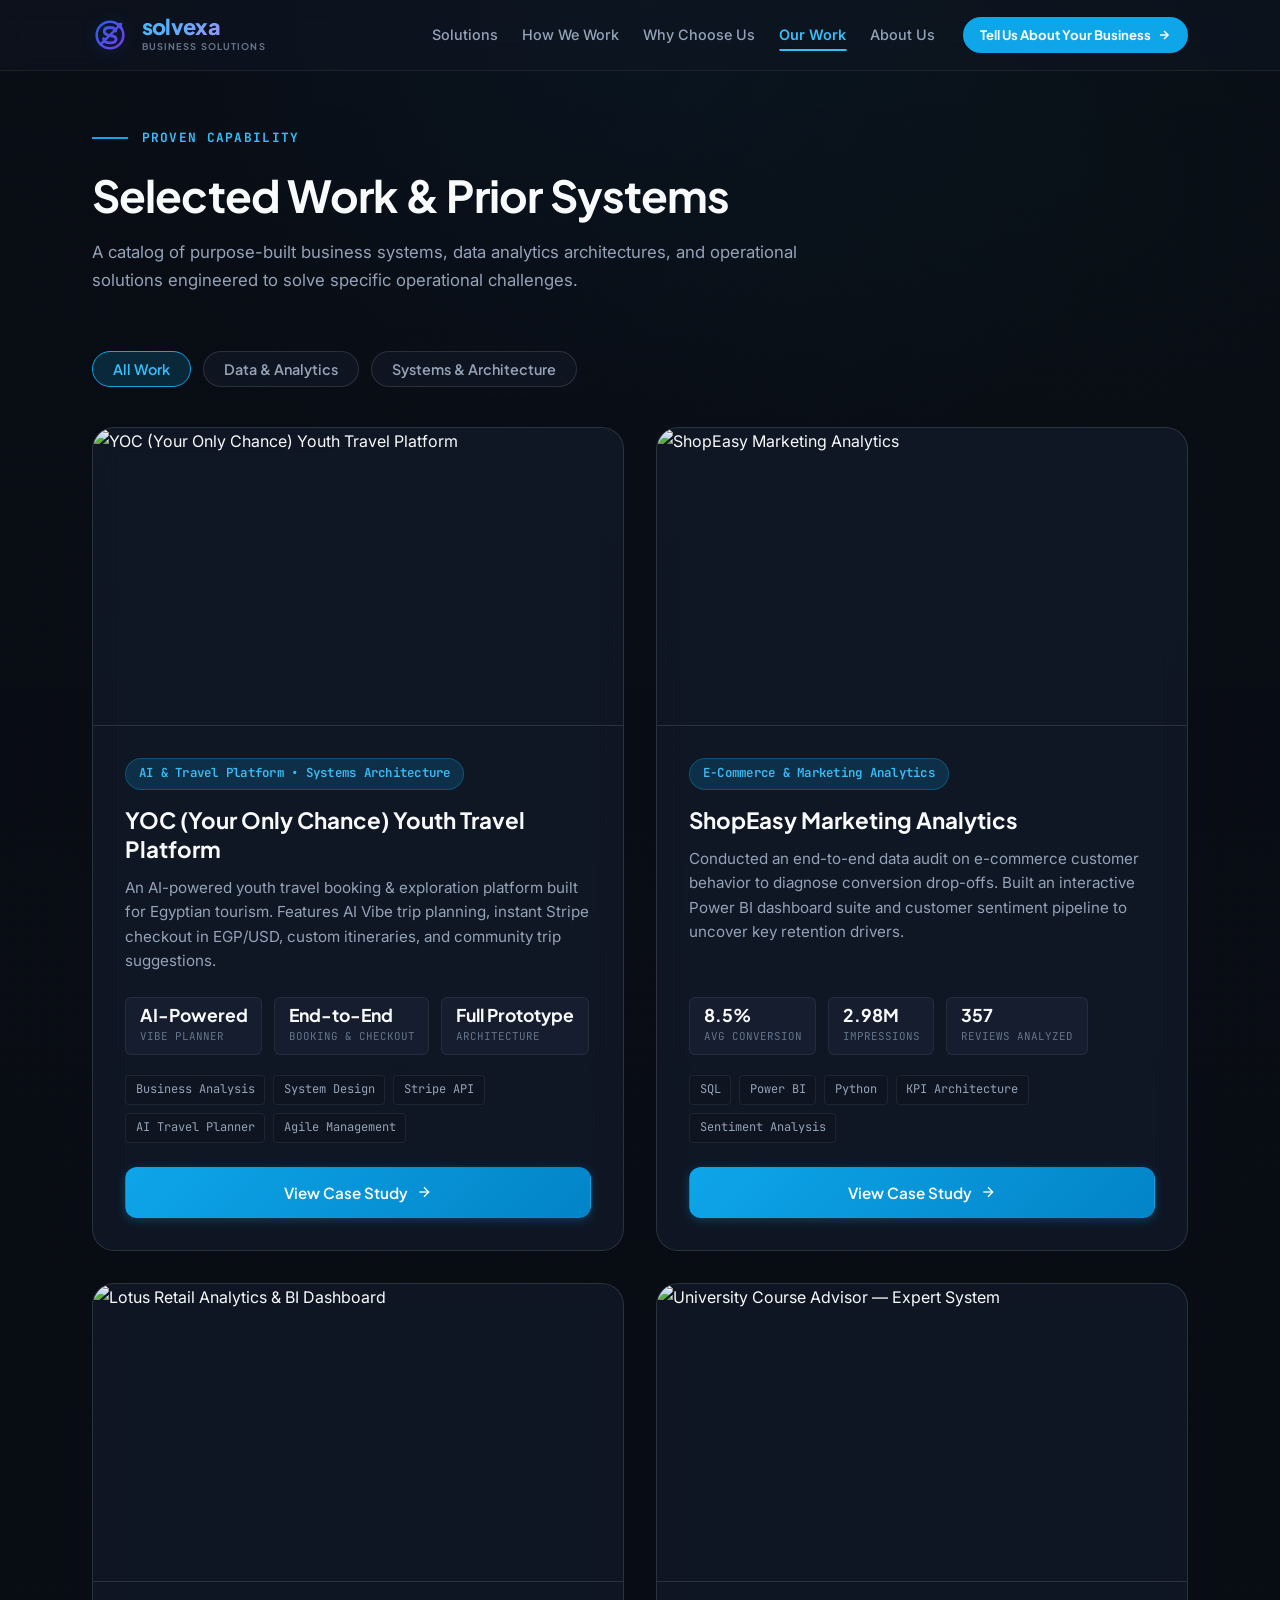
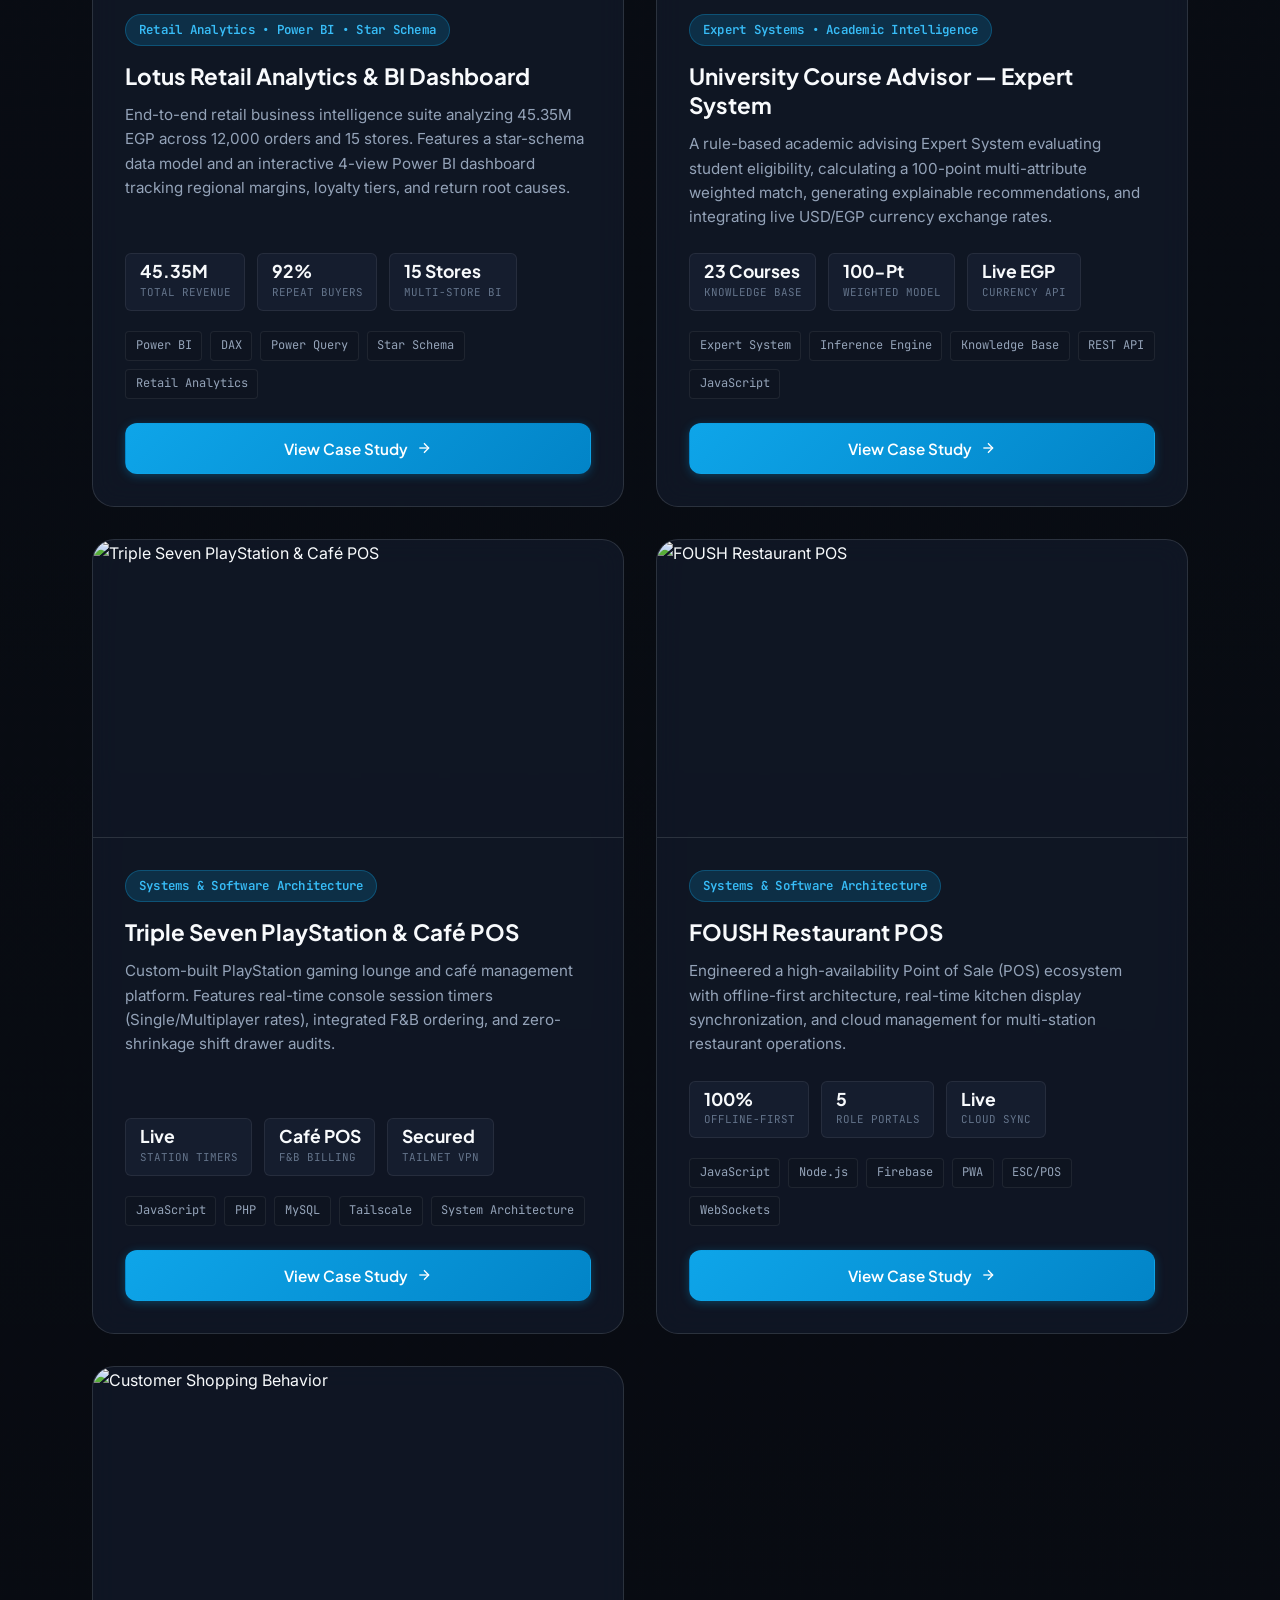
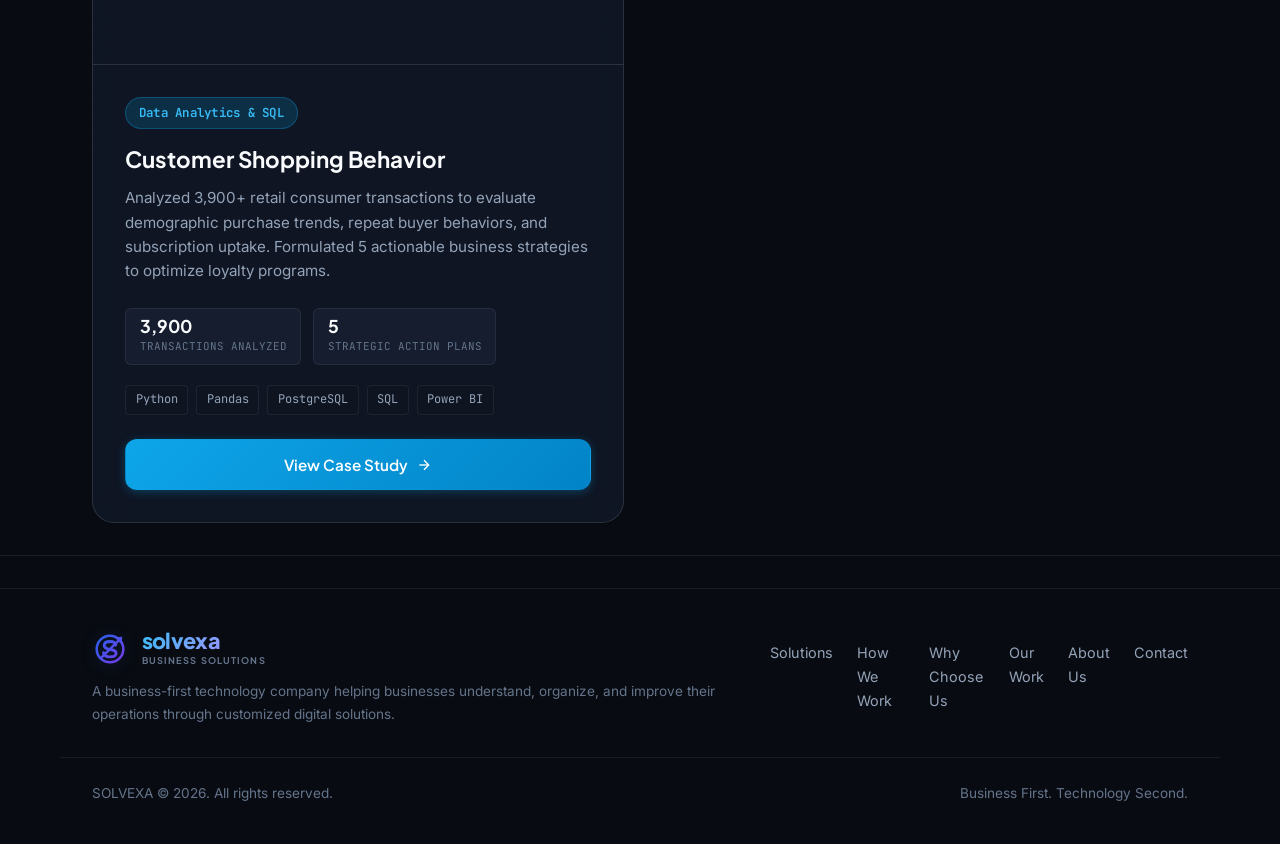
==== commit 396584d7: "Implement SOLVEXA brand identity, opening intro sequence, and hero experience" ====
--- a/projects.html
+++ b/projects.html
@@ -3,13 +3,13 @@
 <head>
   <meta charset="UTF-8" />
   <meta name="viewport" content="width=device-width, initial-scale=1.0" />
-  <title>Selected Work & Prior Systems | [COMPANY NAME]</title>
-  <meta name="description" content="Explore purpose-built business systems, data analytics architectures, and operational solutions engineered around real business workflows." />
+  <title>Selected Work & Prior Systems | SOLVEXA</title>
+  <meta name="description" content="Explore purpose-built business systems, data analytics architectures, and operational solutions engineered around real business workflows by SOLVEXA." />
   
-  <!-- Google Fonts: Plus Jakarta Sans, Inter, JetBrains Mono -->
+  <!-- Google Fonts: Cairo, Plus Jakarta Sans, Inter, JetBrains Mono -->
   <link rel="preconnect" href="https://fonts.googleapis.com" />
   <link rel="preconnect" href="https://fonts.gstatic.com" crossorigin />
-  <link href="https://fonts.googleapis.com/css2?family=Inter:wght@300;400;500;600;700&family=JetBrains+Mono:wght@400;500;600;700&family=Plus+Jakarta+Sans:wght@500;600;700;800&display=swap" rel="stylesheet" />
+  <link href="https://fonts.googleapis.com/css2?family=Cairo:wght@400;500;600;700;800&family=Inter:wght@300;400;500;600;700&family=JetBrains+Mono:wght@400;500;600;700&family=Plus+Jakarta+Sans:wght@500;600;700;800&display=swap" rel="stylesheet" />
   
   <!-- Core Stylesheet -->
   <link rel="stylesheet" href="css/styles.css" />
@@ -19,17 +19,30 @@
   <!-- ================= TOP NAVIGATION BAR ================= -->
   <header class="site-header" id="header">
     <div class="nav-container">
-      <a href="index.html" class="brand-logo">
-        <span class="logo-name">[COMPANY NAME]</span>
-        <span class="status-indicator">
-          <span class="status-dot"></span> <span class="status-text">Open for Projects</span>
-        </span>
+      <a href="index.html" class="brand-logo-lockup" aria-label="SOLVEXA Homepage">
+        <svg class="brand-logo-icon" viewBox="0 0 200 200" fill="none" xmlns="http://www.w3.org/2000/svg">
+          <circle cx="100" cy="100" r="74" stroke="url(#solv-grad-nav-proj)" stroke-width="14" stroke-linecap="round" />
+          <line x1="48" y1="152" x2="154" y2="46" stroke="url(#solv-grad-nav-proj)" stroke-width="14" stroke-linecap="round" />
+          <path d="M125 35 L168 32 L165 75 Z" fill="url(#solv-grad-nav-proj)" />
+          <path d="M 132 78 C 130 64 118 58 100 58 C 82 58 68 66 68 80 C 68 112 134 94 134 122 C 134 138 118 144 100 144 C 80 144 66 136 64 120" stroke="url(#solv-grad-nav-proj)" stroke-width="16" stroke-linecap="round" stroke-linejoin="round" fill="none" />
+          <defs>
+            <linearGradient id="solv-grad-nav-proj" x1="20" y1="20" x2="180" y2="180" gradientUnits="userSpaceOnUse">
+              <stop offset="0%" stop-color="#2563EB" />
+              <stop offset="100%" stop-color="#7C3AED" />
+            </linearGradient>
+          </defs>
+        </svg>
+        <div class="brand-logo-text-group">
+          <span class="brand-wordmark-title">solvexa</span>
+          <span class="brand-descriptor-tag">BUSINESS SOLUTIONS</span>
+        </div>
       </a>
 
       <div class="header-right-group">
         <nav class="nav-links" id="nav-links">
           <a href="index.html#built-for-work" class="nav-link">Solutions</a>
           <a href="index.html#our-approach" class="nav-link">How We Work</a>
+          <a href="index.html#why-us" class="nav-link">Why Choose Us</a>
           <a href="projects.html" class="nav-link active" style="color: var(--accent-cyan-light);">Our Work</a>
           <a href="index.html#about-us" class="nav-link">About Us</a>
         </nav>
@@ -88,19 +101,37 @@
   <footer class="site-footer">
     <div class="container footer-container">
       <div class="footer-left">
-        <div class="footer-brand">[COMPANY NAME]</div>
+        <a href="index.html" class="brand-logo-lockup" style="margin-bottom: 0.75rem;">
+          <svg class="brand-logo-icon" viewBox="0 0 200 200" fill="none" xmlns="http://www.w3.org/2000/svg">
+            <circle cx="100" cy="100" r="74" stroke="url(#solv-grad-foot-proj)" stroke-width="14" stroke-linecap="round" />
+            <line x1="48" y1="152" x2="154" y2="46" stroke="url(#solv-grad-foot-proj)" stroke-width="14" stroke-linecap="round" />
+            <path d="M125 35 L168 32 L165 75 Z" fill="url(#solv-grad-foot-proj)" />
+            <path d="M 132 78 C 130 64 118 58 100 58 C 82 58 68 66 68 80 C 68 112 134 94 134 122 C 134 138 118 144 100 144 C 80 144 66 136 64 120" stroke="url(#solv-grad-foot-proj)" stroke-width="16" stroke-linecap="round" stroke-linejoin="round" fill="none" />
+            <defs>
+              <linearGradient id="solv-grad-foot-proj" x1="20" y1="20" x2="180" y2="180" gradientUnits="userSpaceOnUse">
+                <stop offset="0%" stop-color="#2563EB" />
+                <stop offset="100%" stop-color="#7C3AED" />
+              </linearGradient>
+            </defs>
+          </svg>
+          <div class="brand-logo-text-group">
+            <span class="brand-wordmark-title">solvexa</span>
+            <span class="brand-descriptor-tag">BUSINESS SOLUTIONS</span>
+          </div>
+        </a>
         <p class="footer-sub">A business-first technology company helping businesses understand, organize, and improve their operations through customized digital solutions.</p>
       </div>
       <div class="footer-links">
         <a href="index.html#built-for-work" class="footer-link">Solutions</a>
         <a href="index.html#our-approach" class="footer-link">How We Work</a>
+        <a href="index.html#why-us" class="footer-link">Why Choose Us</a>
         <a href="projects.html" class="footer-link">Our Work</a>
         <a href="index.html#about-us" class="footer-link">About Us</a>
         <a href="index.html#discovery-form" class="footer-link">Contact</a>
       </div>
     </div>
     <div class="container" style="margin-top: 2rem; padding-top: 1.5rem; border-top: 1px solid var(--border-subtle); display: flex; justify-content: space-between; align-items: center; flex-wrap: wrap; gap: 1rem;">
-      <span style="font-size: 0.85rem; color: var(--text-muted);">[COMPANY NAME] &copy; 2026. All rights reserved.</span>
+      <span style="font-size: 0.85rem; color: var(--text-muted);">SOLVEXA &copy; 2026. All rights reserved.</span>
       <span style="font-size: 0.85rem; color: var(--text-muted);">Business First. Technology Second.</span>
     </div>
   </footer>
--- a/css/styles.css
+++ b/css/styles.css
@@ -4042,10 +4042,271 @@
 [dir="rtl"] .btn-icon-right.hover-icon-down svg {
   transform: none;
 }
-[dir="rtl"] .step-number,
-[dir="rtl"] .why-num {
-  align-self: flex-start;
-}
-
-
-
+/* ==========================================================================
+   SOLVEXA BRAND IDENTITY & OPENING EXPERIENCE
+   ========================================================================== */
+
+/* Brand Custom Variables */
+:root {
+  --solv-blue: #2563EB;
+  --solv-blue-light: #38BDF8;
+  --solv-purple: #7C3AED;
+  --solv-purple-light: #A855F7;
+  --solv-gradient: linear-gradient(135deg, #2563EB 0%, #7C3AED 100%);
+  --solv-gradient-text: linear-gradient(135deg, #38BDF8 0%, #C084FC 100%);
+  --solv-glow: rgba(124, 58, 237, 0.25);
+  --solv-glow-blue: rgba(37, 99, 235, 0.2);
+}
+
+/* Header Brand Lockup */
+.brand-logo-lockup {
+  display: flex;
+  align-items: center;
+  gap: 0.85rem;
+  text-decoration: none;
+}
+.brand-logo-icon {
+  width: 36px;
+  height: 36px;
+  flex-shrink: 0;
+  filter: drop-shadow(0 2px 8px var(--solv-glow-blue));
+}
+.brand-logo-text-group {
+  display: flex;
+  flex-direction: column;
+}
+.brand-wordmark-title {
+  font-family: var(--font-heading);
+  font-size: 1.35rem;
+  font-weight: 800;
+  letter-spacing: -0.03em;
+  background: var(--solv-gradient-text);
+  -webkit-background-clip: text;
+  -webkit-text-fill-color: transparent;
+  line-height: 1.1;
+}
+.brand-descriptor-tag {
+  font-family: var(--font-heading);
+  font-size: 0.58rem;
+  font-weight: 700;
+  letter-spacing: 0.12em;
+  color: var(--text-muted);
+  text-transform: uppercase;
+}
+
+/* --- SOLVEXA Intro Overlay --- */
+.solvexa-intro-overlay {
+  position: fixed;
+  top: 0;
+  left: 0;
+  width: 100%;
+  height: 100%;
+  background-color: var(--bg-canvas);
+  background-image: 
+    radial-gradient(circle at 50% 35%, rgba(37, 99, 235, 0.18) 0%, transparent 60%),
+    radial-gradient(circle at 50% 65%, rgba(124, 58, 237, 0.15) 0%, transparent 60%);
+  z-index: 99999;
+  display: flex;
+  align-items: center;
+  justify-content: center;
+  overflow: hidden;
+  opacity: 1;
+  visibility: visible;
+  transition: opacity 0.75s cubic-bezier(0.16, 1, 0.3, 1), visibility 0.75s cubic-bezier(0.16, 1, 0.3, 1), transform 0.75s cubic-bezier(0.16, 1, 0.3, 1);
+}
+.solvexa-intro-overlay.fade-out {
+  opacity: 0;
+  visibility: hidden;
+  pointer-events: none;
+  transform: scale(1.02);
+}
+
+/* Skip Button */
+.solvexa-skip-btn {
+  position: absolute;
+  top: 2rem;
+  right: 2rem;
+  background: rgba(255, 255, 255, 0.05);
+  border: 1px solid var(--border-medium);
+  border-radius: 50px;
+  color: var(--text-muted);
+  font-family: var(--font-heading);
+  font-size: 0.8rem;
+  font-weight: 600;
+  padding: 0.4rem 1.1rem;
+  cursor: pointer;
+  transition: all var(--transition-fast);
+  z-index: 10;
+}
+.solvexa-skip-btn:hover {
+  background: rgba(255, 255, 255, 0.12);
+  color: var(--text-primary);
+  border-color: var(--border-focus);
+}
+
+/* Intro Content Layout */
+.intro-content-container {
+  display: flex;
+  flex-direction: column;
+  align-items: center;
+  text-align: center;
+  max-width: 640px;
+  padding: 2rem;
+  position: relative;
+  z-index: 2;
+}
+
+/* Symbol SVG Animation */
+.intro-symbol-wrapper {
+  width: 130px;
+  height: 130px;
+  margin-bottom: 1.5rem;
+  position: relative;
+  filter: drop-shadow(0 0 25px var(--solv-glow));
+}
+.intro-symbol-svg {
+  width: 100%;
+  height: 100%;
+}
+
+/* Step 2 Keyframe animations */
+.intro-circle {
+  stroke-dasharray: 470;
+  stroke-dashoffset: 470;
+  animation: drawCircle 1.4s cubic-bezier(0.25, 1, 0.5, 1) 0.2s forwards;
+}
+@keyframes drawCircle {
+  to {
+    stroke-dashoffset: 0;
+  }
+}
+
+.intro-arrow-group {
+  opacity: 0;
+  transform: translate(-15px, 15px);
+  animation: arrowGlide 1s cubic-bezier(0.16, 1, 0.3, 1) 0.8s forwards;
+}
+@keyframes arrowGlide {
+  to {
+    opacity: 1;
+    transform: translate(0, 0);
+  }
+}
+
+.intro-s-curve {
+  stroke-dasharray: 380;
+  stroke-dashoffset: 380;
+  animation: drawS 1.2s cubic-bezier(0.25, 1, 0.5, 1) 0.5s forwards;
+}
+@keyframes drawS {
+  to {
+    stroke-dashoffset: 0;
+  }
+}
+
+/* Step 3: Brand Wordmark */
+.intro-brand-block {
+  opacity: 0;
+  transform: translateY(12px);
+  animation: introReveal 0.9s cubic-bezier(0.16, 1, 0.3, 1) 1.5s forwards;
+}
+.intro-wordmark {
+  font-family: var(--font-heading);
+  font-size: 2.75rem;
+  font-weight: 800;
+  letter-spacing: -0.03em;
+  background: var(--solv-gradient-text);
+  -webkit-background-clip: text;
+  -webkit-text-fill-color: transparent;
+  margin-bottom: 0.2rem;
+  line-height: 1;
+}
+.intro-descriptor {
+  font-family: var(--font-heading);
+  font-size: 0.85rem;
+  font-weight: 700;
+  letter-spacing: 0.18em;
+  color: var(--text-secondary);
+  text-transform: uppercase;
+  display: block;
+  margin-bottom: 2rem;
+}
+
+/* Step 4: Emotional Positioning */
+.intro-core-statement {
+  font-family: var(--font-heading);
+  font-size: 1.6rem;
+  font-weight: 700;
+  color: var(--text-primary);
+  opacity: 0;
+  transform: translateY(12px);
+  animation: introReveal 0.9s cubic-bezier(0.16, 1, 0.3, 1) 2.4s forwards;
+  margin-bottom: 1.2rem;
+}
+
+/* Step 5: Philosophy Statement */
+.intro-philosophy-line {
+  display: flex;
+  align-items: center;
+  justify-content: center;
+  gap: 0.6rem;
+  font-family: var(--font-heading);
+  font-size: 1.1rem;
+  flex-wrap: wrap;
+}
+.intro-phil-1 {
+  font-weight: 700;
+  color: var(--accent-cyan-light);
+  opacity: 0;
+  transform: translateY(10px);
+  animation: introReveal 0.8s cubic-bezier(0.16, 1, 0.3, 1) 3.3s forwards;
+}
+.intro-phil-2 {
+  font-weight: 600;
+  color: var(--text-secondary);
+  opacity: 0;
+  transform: translateY(10px);
+  animation: introReveal 0.8s cubic-bezier(0.16, 1, 0.3, 1) 3.8s forwards;
+}
+
+@keyframes introReveal {
+  to {
+    opacity: 1;
+    transform: translateY(0);
+  }
+}
+
+/* Accessibility: Reduced Motion */
+@media (prefers-reduced-motion: reduce) {
+  .intro-circle,
+  .intro-s-curve,
+  .intro-arrow-group,
+  .intro-brand-block,
+  .intro-core-statement,
+  .intro-phil-1,
+  .intro-phil-2 {
+    animation: none !important;
+    opacity: 1 !important;
+    transform: none !important;
+    stroke-dashoffset: 0 !important;
+  }
+  .solvexa-intro-overlay {
+    transition: opacity 0.3s ease !important;
+  }
+}
+
+/* RTL Adjustments for Intro */
+[dir="rtl"] .solvexa-skip-btn {
+  right: auto;
+  left: 2rem;
+}
+[dir="rtl"] .brand-logo-lockup {
+  flex-direction: row;
+}
+[dir="rtl"] .brand-logo-text-group {
+  text-align: right;
+}
+
+
+
+
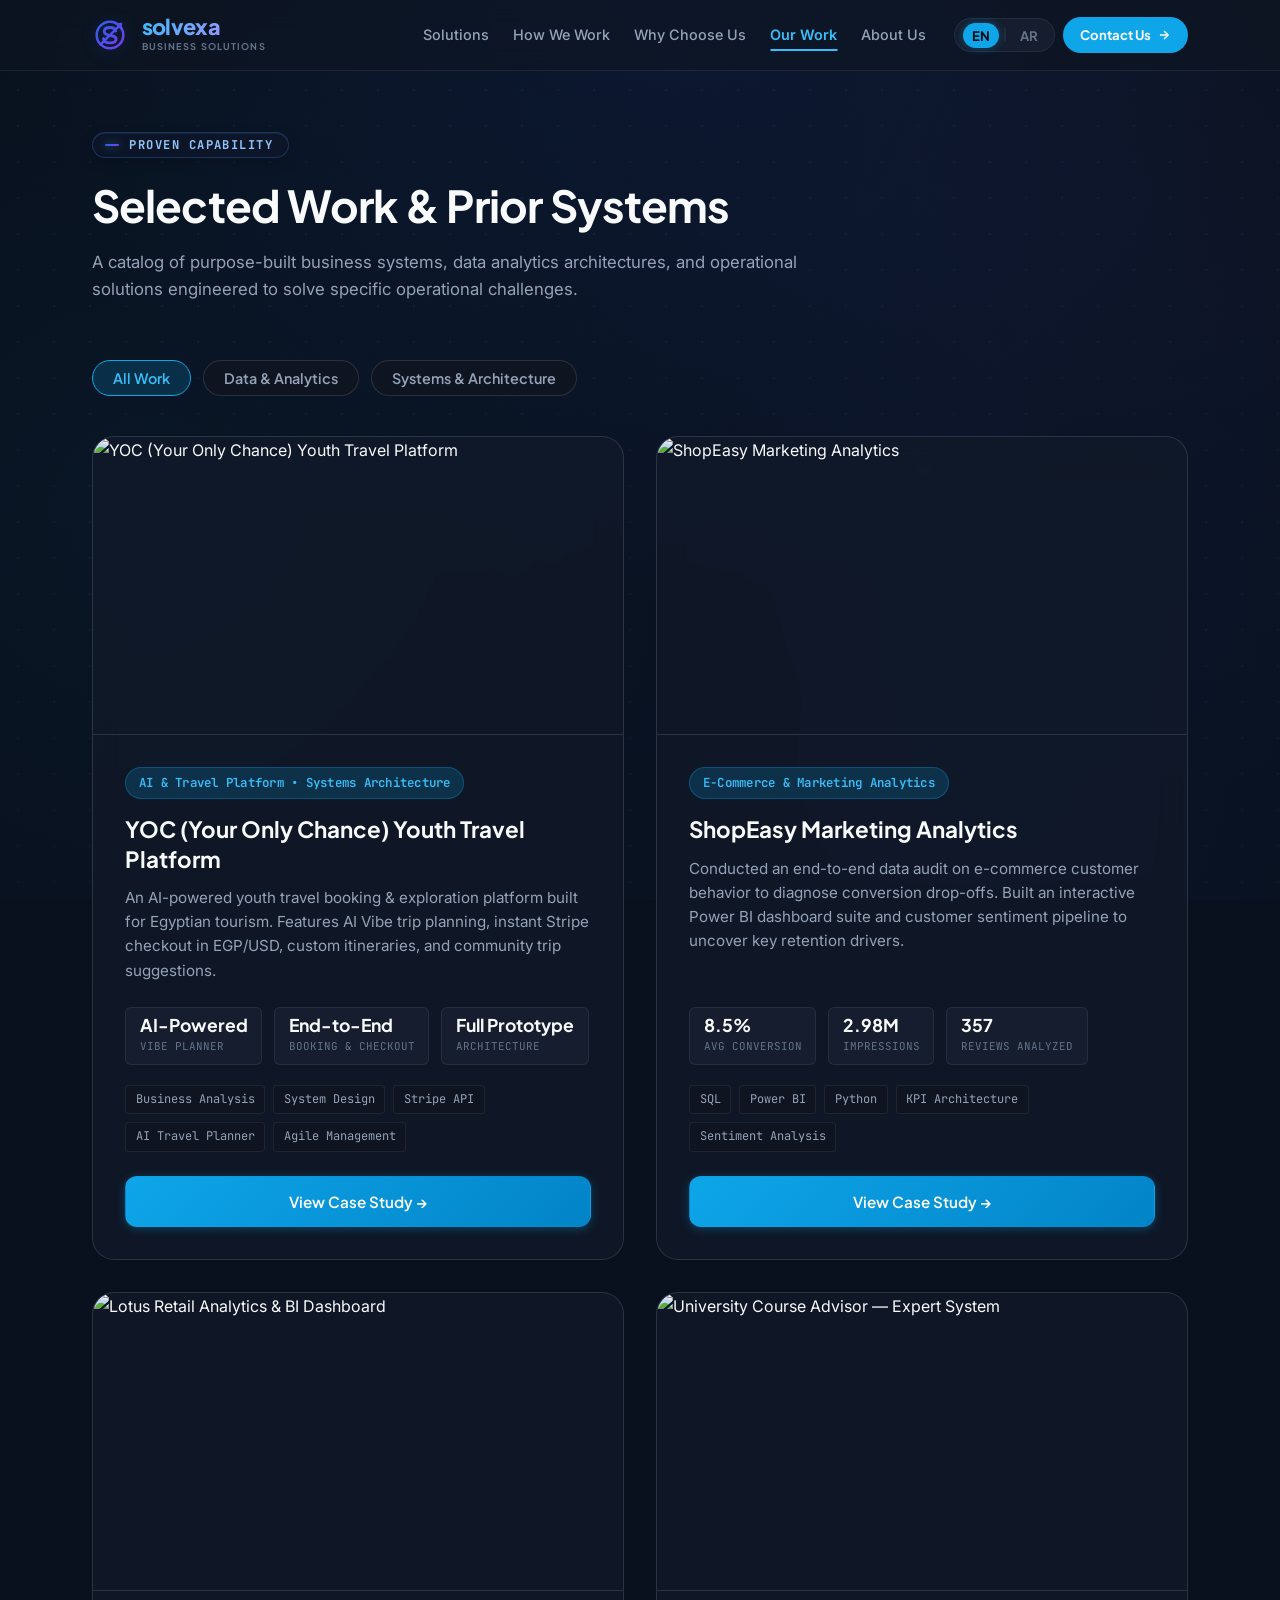
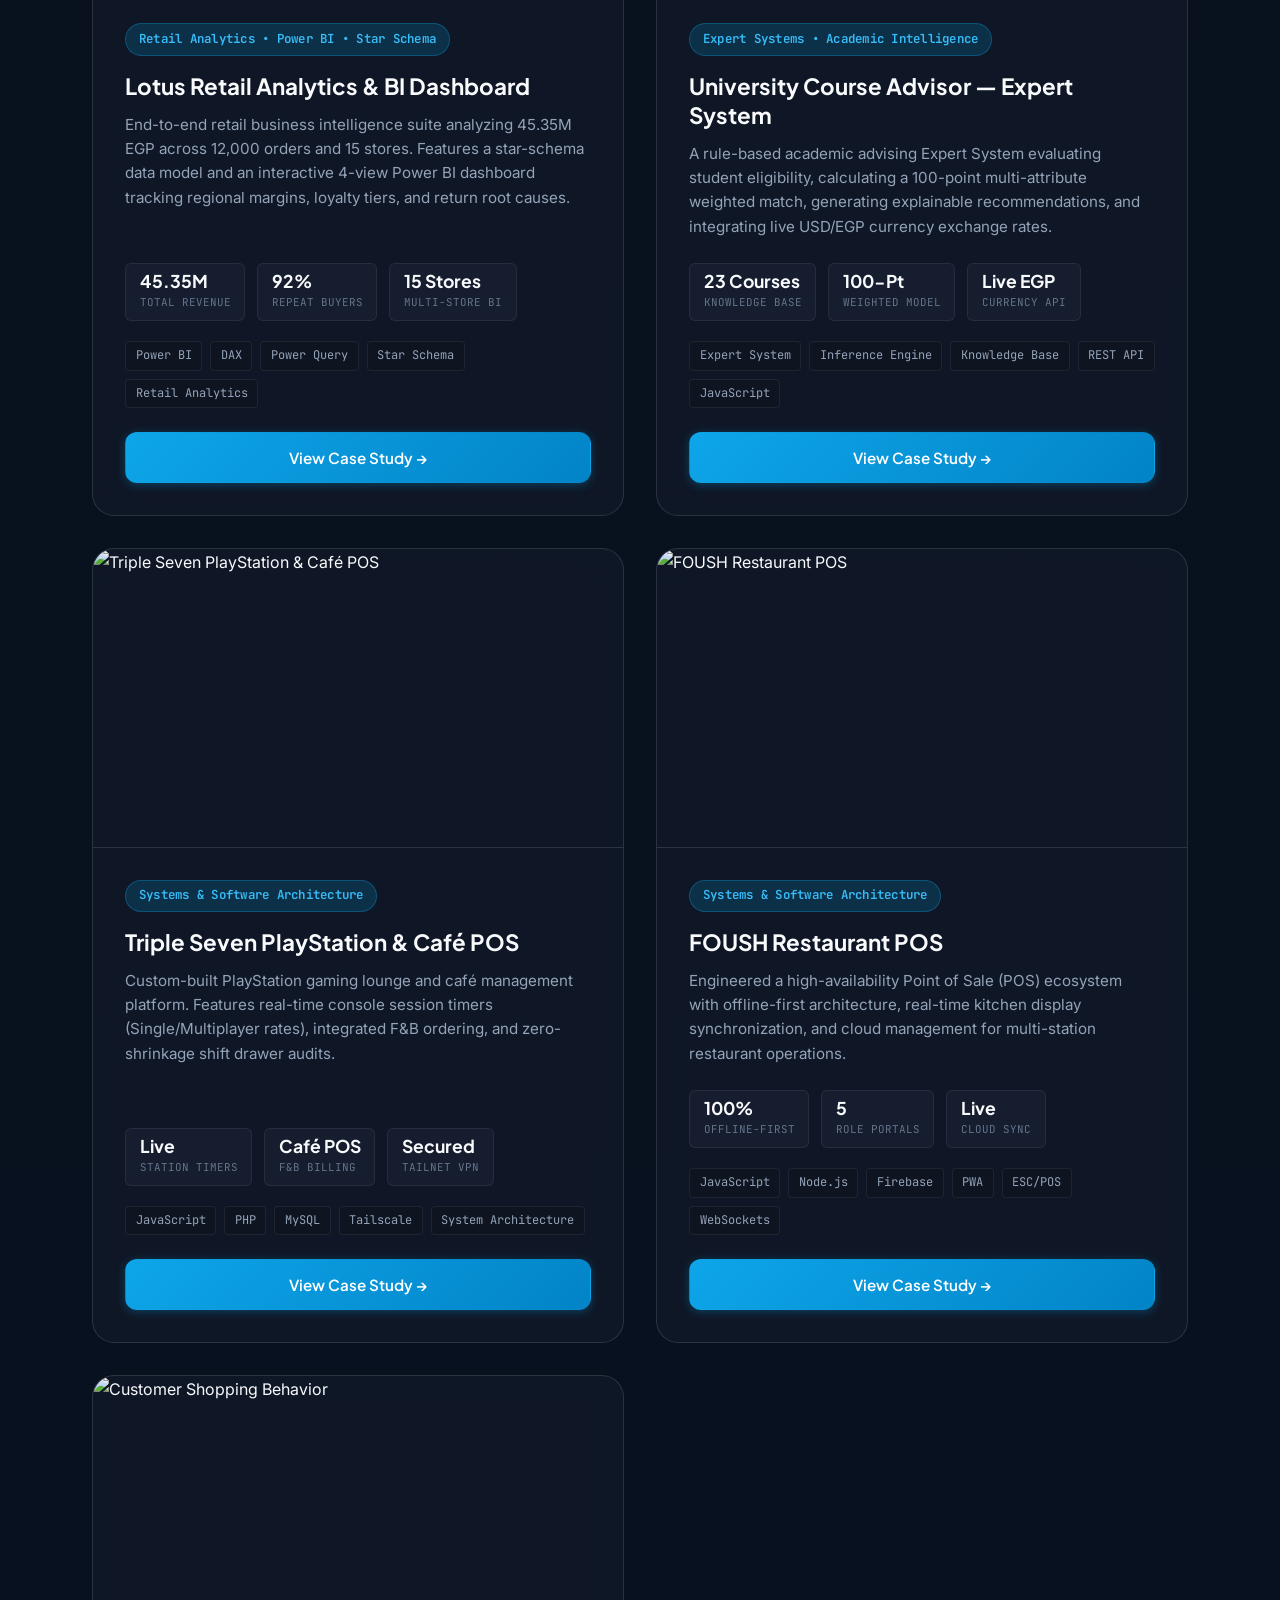
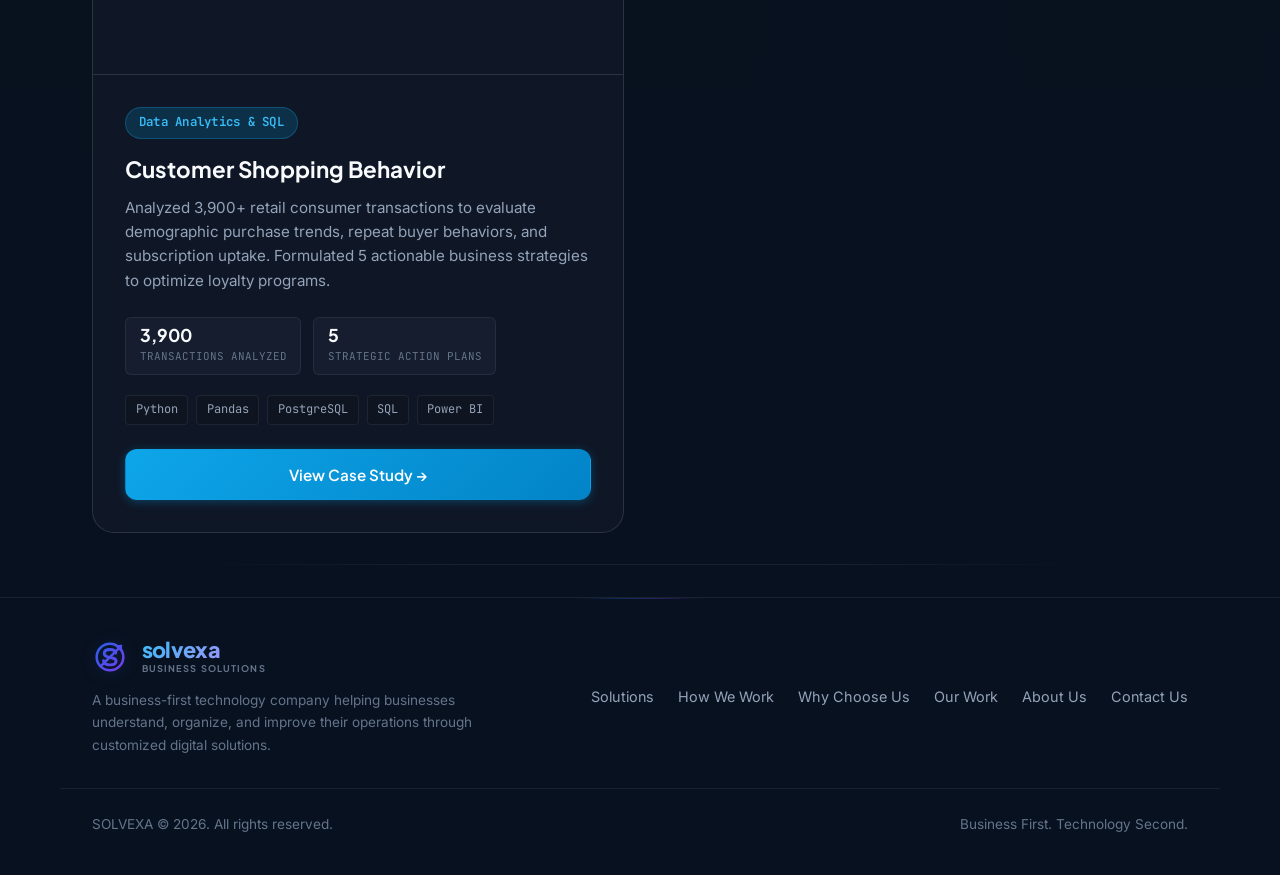
==== commit bcacb2e8: "Refine Business Challenges section content, About company layout, and intro animation experience" ====
--- a/projects.html
+++ b/projects.html
@@ -40,16 +40,23 @@
 
       <div class="header-right-group">
         <nav class="nav-links" id="nav-links">
-          <a href="index.html#built-for-work" class="nav-link">Solutions</a>
-          <a href="index.html#our-approach" class="nav-link">How We Work</a>
-          <a href="index.html#why-us" class="nav-link">Why Choose Us</a>
-          <a href="projects.html" class="nav-link active" style="color: var(--accent-cyan-light);">Our Work</a>
-          <a href="index.html#about-us" class="nav-link">About Us</a>
+          <a href="index.html#built-for-work" class="nav-link" data-i18n="nav.solutions">Solutions</a>
+          <a href="index.html#our-approach" class="nav-link" data-i18n="nav.how_we_work">How We Work</a>
+          <a href="index.html#why-us" class="nav-link" data-i18n="nav.why_us">Why Choose Us</a>
+          <a href="projects.html" class="nav-link active" style="color: var(--accent-cyan-light);" data-i18n="nav.our_work">Our Work</a>
+          <a href="index.html#about-us" class="nav-link" data-i18n="nav.about_us">About Us</a>
         </nav>
 
         <div class="header-social-pills">
+          <!-- Language Switcher Pill -->
+          <div class="lang-switch-wrap" aria-label="Language Switcher">
+            <button type="button" class="lang-btn active" data-lang="en">EN</button>
+            <span class="lang-sep">|</span>
+            <button type="button" class="lang-btn" data-lang="ar">AR</button>
+          </div>
+
           <a href="index.html#discovery-form" class="btn btn-pill-primary btn-icon-right header-talk-btn">
-            <span>Tell Us About Your Business</span>
+            <span data-i18n="nav.contact_btn">Tell Us About Your Business</span>
             <svg width="14" height="14" viewBox="0 0 24 24" fill="none" stroke="currentColor" stroke-width="2.5"><line x1="5" y1="12" x2="19" y2="12"></line><polyline points="12 5 19 12 12 19"></polyline></svg>
           </a>
         </div>
@@ -72,19 +79,19 @@
         <div class="section-header">
           <div class="editorial-divider">
             <span class="divider-line"></span>
-            <span class="divider-text">PROVEN CAPABILITY</span>
+            <span class="divider-text" data-i18n="proj.tag">PROVEN CAPABILITY</span>
           </div>
-          <h1 class="section-heading" style="font-size: 2.75rem; margin-bottom: 1rem;">Selected Work & Prior Systems</h1>
-          <p class="section-sub" style="max-width: 780px; font-size: 1.05rem;">
+          <h1 class="section-heading" style="font-size: 2.75rem; margin-bottom: 1rem;" data-i18n="proj.title">Selected Work & Prior Systems</h1>
+          <p class="section-sub" style="max-width: 780px; font-size: 1.05rem;" data-i18n="proj.sub">
             A catalog of purpose-built business systems, data analytics architectures, and operational solutions engineered to solve specific operational challenges.
           </p>
         </div>
 
         <!-- Project Filter System -->
         <div class="project-filters">
-          <button class="filter-btn active" data-filter="all">All Work</button>
-          <button class="filter-btn" data-filter="data">Data & Analytics</button>
-          <button class="filter-btn" data-filter="systems">Systems & Architecture</button>
+          <button class="filter-btn active" data-filter="all" data-i18n="proj.filter_all">All Work</button>
+          <button class="filter-btn" data-filter="data" data-i18n="proj.filter_data">Data & Analytics</button>
+          <button class="filter-btn" data-filter="systems" data-i18n="proj.filter_systems">Systems & Architecture</button>
         </div>
 
         <!-- Full Projects Grid rendered dynamically by app.js -->
@@ -116,27 +123,28 @@
           </svg>
           <div class="brand-logo-text-group">
             <span class="brand-wordmark-title">solvexa</span>
-            <span class="brand-descriptor-tag">BUSINESS SOLUTIONS</span>
+            <span class="brand-descriptor-tag" data-i18n="nav.descriptor">BUSINESS SOLUTIONS</span>
           </div>
         </a>
-        <p class="footer-sub">A business-first technology company helping businesses understand, organize, and improve their operations through customized digital solutions.</p>
+        <p class="footer-sub" data-i18n="footer.desc">A business-first technology company helping businesses understand, organize, and improve their operations through customized digital solutions.</p>
       </div>
       <div class="footer-links">
-        <a href="index.html#built-for-work" class="footer-link">Solutions</a>
-        <a href="index.html#our-approach" class="footer-link">How We Work</a>
-        <a href="index.html#why-us" class="footer-link">Why Choose Us</a>
-        <a href="projects.html" class="footer-link">Our Work</a>
-        <a href="index.html#about-us" class="footer-link">About Us</a>
-        <a href="index.html#discovery-form" class="footer-link">Contact</a>
+        <a href="index.html#built-for-work" class="footer-link" data-i18n="nav.solutions">Solutions</a>
+        <a href="index.html#our-approach" class="footer-link" data-i18n="nav.how_we_work">How We Work</a>
+        <a href="index.html#why-us" class="footer-link" data-i18n="nav.why_us">Why Choose Us</a>
+        <a href="projects.html" class="footer-link" data-i18n="nav.our_work">Our Work</a>
+        <a href="index.html#about-us" class="footer-link" data-i18n="nav.about_us">About Us</a>
+        <a href="index.html#discovery-form" class="footer-link" data-i18n="nav.contact_btn">Contact</a>
       </div>
     </div>
     <div class="container" style="margin-top: 2rem; padding-top: 1.5rem; border-top: 1px solid var(--border-subtle); display: flex; justify-content: space-between; align-items: center; flex-wrap: wrap; gap: 1rem;">
-      <span style="font-size: 0.85rem; color: var(--text-muted);">SOLVEXA &copy; 2026. All rights reserved.</span>
-      <span style="font-size: 0.85rem; color: var(--text-muted);">Business First. Technology Second.</span>
+      <span style="font-size: 0.85rem; color: var(--text-muted);" data-i18n="footer.rights">SOLVEXA &copy; 2026. All rights reserved.</span>
+      <span style="font-size: 0.85rem; color: var(--text-muted);" data-i18n="footer.slogan">Business First. Technology Second.</span>
     </div>
   </footer>
 
   <script src="js/projects-data.js"></script>
+  <script src="js/translations.js"></script>
   <script src="js/app.js"></script>
 </body>
 </html>
--- a/css/styles.css
+++ b/css/styles.css
@@ -6,7 +6,7 @@
 /* ----------------- CSS Custom Properties (Design Tokens) ----------------- */
 :root {
   /* Color Palette: Canvas & Surfaces */
-  --bg-canvas: #080B11;
+  --bg-canvas: #08111F;
   --bg-surface: #0E1420;
   --bg-surface-elevated: #151D2E;
   --bg-card: rgba(18, 26, 42, 0.75);
@@ -81,8 +81,12 @@
   font-family: var(--font-body);
   line-height: 1.65;
   background-image: 
-    radial-gradient(circle at 50% 0%, rgba(14, 165, 233, 0.08) 0%, transparent 50%),
-    radial-gradient(circle at 85% 20%, rgba(16, 185, 129, 0.04) 0%, transparent 40%);
+    radial-gradient(rgba(59, 130, 246, 0.12) 1px, transparent 1px),
+    radial-gradient(circle at 50% 0%, rgba(37, 99, 235, 0.16) 0%, transparent 55%),
+    radial-gradient(circle at 88% 22%, rgba(99, 102, 241, 0.09) 0%, transparent 45%),
+    radial-gradient(circle at 12% 58%, rgba(14, 165, 233, 0.08) 0%, transparent 48%),
+    radial-gradient(circle at 78% 85%, rgba(37, 99, 235, 0.09) 0%, transparent 50%);
+  background-size: 36px 36px, 100% 100%, 100% 100%, 100% 100%, 100% 100%;
   background-attachment: fixed;
   min-height: 100vh;
 }
@@ -1124,6 +1128,135 @@
 .summary-label { font-family: var(--font-mono); font-size: 0.78rem; font-weight: 600; color: var(--accent-cyan-light); text-transform: uppercase; letter-spacing: 0.08em; margin-bottom: 0.75rem; }
 .summary-text { font-size: 1.05rem; color: var(--text-secondary); line-height: 1.7; }
 .summary-text strong { color: var(--text-primary); }
+
+/* --- Executive Snapshot Box (Project At A Glance) --- */
+.executive-snapshot-card {
+  background: linear-gradient(135deg, rgba(15, 23, 42, 0.85) 0%, rgba(11, 16, 26, 0.95) 100%);
+  border: 1px solid rgba(59, 130, 246, 0.3);
+  border-radius: var(--radius-xl);
+  padding: 1.85rem 2rem;
+  margin-top: 2rem;
+  margin-bottom: 2.5rem;
+  box-shadow: 0 16px 36px rgba(0, 0, 0, 0.35), 0 0 25px rgba(37, 99, 235, 0.1);
+  position: relative;
+  overflow: hidden;
+}
+
+.executive-snapshot-card::before {
+  content: '';
+  position: absolute;
+  top: 0;
+  left: 0;
+  right: 0;
+  height: 3px;
+  background: linear-gradient(90deg, #38BDF8, #818CF8, #34D399);
+}
+
+.snapshot-header {
+  display: flex;
+  align-items: center;
+  justify-content: space-between;
+  flex-wrap: wrap;
+  gap: 1rem;
+  padding-bottom: 1.15rem;
+  margin-bottom: 1.35rem;
+  border-bottom: 1px solid rgba(255, 255, 255, 0.08);
+}
+
+.snapshot-title-wrap {
+  display: flex;
+  align-items: center;
+  gap: 0.75rem;
+}
+
+.snapshot-badge {
+  font-family: var(--font-mono);
+  font-size: 0.72rem;
+  font-weight: 700;
+  text-transform: uppercase;
+  letter-spacing: 0.1em;
+  color: #38BDF8;
+  background: rgba(56, 189, 248, 0.12);
+  padding: 0.3rem 0.75rem;
+  border-radius: 9999px;
+  border: 1px solid rgba(56, 189, 248, 0.25);
+}
+
+.snapshot-title {
+  font-family: var(--font-heading);
+  font-size: 1.15rem;
+  font-weight: 700;
+  color: var(--text-primary);
+  margin: 0;
+}
+
+.snapshot-tagline {
+  font-size: 0.85rem;
+  color: var(--text-muted);
+}
+
+.snapshot-grid {
+  display: grid;
+  grid-template-columns: repeat(4, 1fr);
+  gap: 1.25rem;
+}
+
+@media (max-width: 992px) {
+  .snapshot-grid {
+    grid-template-columns: repeat(2, 1fr);
+  }
+}
+
+@media (max-width: 576px) {
+  .snapshot-grid {
+    grid-template-columns: 1fr;
+    padding: 1.25rem;
+  }
+}
+
+.snapshot-item {
+  display: flex;
+  flex-direction: column;
+  gap: 0.45rem;
+  background: rgba(255, 255, 255, 0.025);
+  border: 1px solid rgba(255, 255, 255, 0.06);
+  border-radius: var(--radius-md);
+  padding: 1.15rem;
+  transition: all var(--transition-fast);
+}
+
+.snapshot-item:hover {
+  background: rgba(255, 255, 255, 0.05);
+  border-color: rgba(59, 130, 246, 0.35);
+  transform: translateY(-2px);
+}
+
+.snapshot-item-label {
+  display: flex;
+  align-items: center;
+  gap: 0.45rem;
+  font-family: var(--font-mono);
+  font-size: 0.72rem;
+  font-weight: 700;
+  text-transform: uppercase;
+  letter-spacing: 0.06em;
+}
+
+.snapshot-item-label.client { color: #93C5FD; }
+.snapshot-item-label.problem { color: #F87171; }
+.snapshot-item-label.solution { color: #60A5FA; }
+.snapshot-item-label.impact { color: #34D399; }
+
+.snapshot-item-text {
+  font-size: 0.92rem;
+  color: var(--text-secondary);
+  line-height: 1.55;
+  margin: 0;
+}
+
+.snapshot-item-text strong {
+  color: var(--text-primary);
+}
 
 .meta-sidebar { display: flex; flex-direction: column; justify-content: center; gap: 0.85rem; }
 .meta-row { display: flex; flex-direction: column; gap: 0.2rem; border-bottom: 1px solid var(--border-subtle); padding-bottom: 0.6rem; }
@@ -1704,28 +1837,48 @@
 }
 
 .editorial-divider {
-  display: flex;
-  align-items: center;
-  gap: 0.85rem;
+  display: inline-flex;
+  align-items: center;
+  gap: 0.65rem;
+  padding: 0.35rem 0.95rem 0.35rem 0.75rem;
+  background: rgba(15, 23, 42, 0.7);
+  border: 1px solid rgba(59, 130, 246, 0.28);
+  border-radius: 9999px;
+  backdrop-filter: blur(8px);
+  -webkit-backdrop-filter: blur(8px);
+  box-shadow: 0 4px 14px rgba(0, 0, 0, 0.2), inset 0 1px 0 rgba(255, 255, 255, 0.06);
   margin-bottom: 1.25rem;
+  transition: all var(--transition-fast);
+}
+
+.editorial-divider:hover {
+  border-color: rgba(96, 165, 250, 0.5);
+  background: rgba(30, 41, 59, 0.85);
+  box-shadow: 0 6px 18px rgba(37, 99, 235, 0.18), inset 0 1px 0 rgba(255, 255, 255, 0.1);
 }
 
 .editorial-divider .divider-line {
-  width: 36px;
-  height: 2px;
-  background: var(--accent-cyan);
+  width: 14px;
+  height: 3px;
+  border-radius: 3px;
+  background: linear-gradient(90deg, #38BDF8, #818CF8);
+  box-shadow: 0 0 8px rgba(56, 189, 248, 0.6);
+  flex-shrink: 0;
 }
 
 .editorial-divider .divider-text {
   font-family: var(--font-mono);
-  font-size: 0.8rem;
-  font-weight: 700;
-  color: var(--accent-cyan-light);
+  font-size: 0.76rem;
+  font-weight: 700;
+  color: #93C5FD;
   text-transform: uppercase;
-  letter-spacing: 0.1em;
+  letter-spacing: 0.12em;
+  line-height: 1;
 }
 
 .editorial-divider.center {
+  margin-left: auto;
+  margin-right: auto;
   justify-content: center;
 }
 
@@ -3449,7 +3602,144 @@
   color: var(--text-primary);
 }
 
-/* --- Section 3: Our Approach (5-Step Visual Flow) --- */
+/* --- Section 03: Business Solutions (4 Solution Cards) --- */
+.solutions-grid {
+  display: grid;
+  grid-template-columns: repeat(2, 1fr);
+  gap: 1.5rem;
+  margin-bottom: 2rem;
+}
+.solution-card {
+  background: var(--bg-surface);
+  border: 1px solid var(--border-subtle);
+  border-radius: var(--radius-lg);
+  padding: 2.25rem 2rem;
+  transition: all var(--transition-smooth);
+  position: relative;
+  display: flex;
+  flex-direction: column;
+  overflow: hidden;
+}
+.solution-card::before {
+  content: '';
+  position: absolute;
+  top: 0;
+  left: 0;
+  right: 0;
+  height: 2px;
+  background: var(--solv-gradient);
+  opacity: 0;
+  transition: opacity var(--transition-smooth);
+}
+.solution-card:hover {
+  border-color: rgba(37, 99, 235, 0.35);
+  background: var(--bg-surface-elevated);
+  transform: translateY(-4px);
+  box-shadow: 0 16px 36px rgba(0, 0, 0, 0.28), 0 0 24px rgba(37, 99, 235, 0.08);
+}
+.solution-card:hover::before {
+  opacity: 1;
+}
+.solution-card-header {
+  display: flex;
+  align-items: center;
+  justify-content: space-between;
+  margin-bottom: 1.25rem;
+}
+.solution-num {
+  font-family: var(--font-mono);
+  font-size: 0.82rem;
+  font-weight: 700;
+  color: var(--accent-cyan-light);
+  background: rgba(37, 99, 235, 0.12);
+  border: 1px solid rgba(37, 99, 235, 0.25);
+  padding: 0.25rem 0.65rem;
+  border-radius: var(--radius-sm);
+  display: inline-block;
+}
+.solution-card-icon,
+.solution-card-icon-wrap {
+  width: 46px;
+  height: 46px;
+  border-radius: var(--radius-md);
+  background: rgba(37, 99, 235, 0.1);
+  border: 1px solid rgba(37, 99, 235, 0.25);
+  color: #38BDF8;
+  display: flex;
+  align-items: center;
+  justify-content: center;
+  margin-bottom: 1.25rem;
+  transition: all 0.3s ease;
+}
+.solution-card:hover .solution-card-icon-wrap {
+  background: var(--solv-gradient);
+  color: #FFFFFF;
+  border-color: transparent;
+  transform: translateY(-2px);
+}
+.solution-card-title {
+  font-family: var(--font-heading);
+  font-size: 1.3rem;
+  font-weight: 700;
+  color: var(--text-primary);
+  margin-bottom: 0.65rem;
+  line-height: 1.3;
+}
+.solution-card-desc {
+  font-size: 0.95rem;
+  color: var(--text-secondary);
+  line-height: 1.6;
+}
+
+/* Section 2 Closing Statement & Action Banner */
+.solutions-cta-banner {
+  background: linear-gradient(135deg, rgba(37, 99, 235, 0.08) 0%, rgba(124, 58, 237, 0.08) 100%);
+  border: 1px solid rgba(37, 99, 235, 0.2);
+  border-radius: var(--radius-lg);
+  padding: 1.75rem 2.25rem;
+  margin-top: 1.5rem;
+}
+.solutions-cta-content {
+  display: flex;
+  align-items: center;
+  justify-content: space-between;
+  flex-wrap: wrap;
+  gap: 1.25rem;
+}
+.solutions-cta-statement {
+  font-family: var(--font-heading);
+  font-size: 1.15rem;
+  font-weight: 600;
+  color: var(--text-primary);
+  margin: 0;
+}
+
+@media (max-width: 860px) {
+  .solutions-grid {
+    grid-template-columns: 1fr;
+  }
+  .solutions-cta-content {
+    flex-direction: column;
+    align-items: flex-start;
+  }
+}
+
+/* --- RTL (Arabic) Support --- */
+.rtl-mode, [dir="rtl"] {
+  font-family: 'Cairo', 'Inter', -apple-system, BlinkMacSystemFont, sans-serif;
+  direction: rtl;
+  text-align: right;
+}
+.rtl-mode .btn-icon-right svg,
+[dir="rtl"] .btn-icon-right svg {
+  transform: scaleX(-1);
+}
+.rtl-mode .brand-logo-text-group,
+[dir="rtl"] .brand-logo-text-group {
+  text-align: right;
+}
+
+/* --- Section 4: Our Approach (5-Step Visual Flow) --- */
 .approach-steps-grid {
   display: grid;
   grid-template-columns: repeat(5, 1fr);
@@ -3649,6 +3939,36 @@
   line-height: 1.5;
 }
 
+/* About Section Supporting Statement */
+.about-footer-line {
+  display: flex;
+  align-items: center;
+  justify-content: center;
+  gap: 0.65rem;
+  margin-top: 2.25rem;
+  text-align: center;
+}
+
+.about-footer-bullet {
+  color: #38BDF8;
+  font-size: 1rem;
+  opacity: 0.9;
+}
+
+.about-footer-text {
+  font-family: var(--font-heading);
+  font-size: 1.2rem;
+  font-weight: 600;
+  color: var(--text-primary);
+  margin: 0;
+  letter-spacing: -0.01em;
+}
+
+.rtl-mode .about-footer-line,
+[dir="rtl"] .about-footer-line {
+  flex-direction: row-reverse;
+}
+
 /* --- Section 6: Business Discovery Form --- */
 .discovery-container {
   max-width: 860px;
@@ -3718,6 +4038,13 @@
 .form-textarea {
   min-height: 100px;
   resize: vertical;
+}
+.form-input[type="date"] {
+  color-scheme: dark;
+}
+.form-input[type="date"]::-webkit-calendar-picker-indicator {
+  filter: invert(0.85);
+  cursor: pointer;
 }
 
 /* Multi-select Checkbox Pills */
@@ -4158,12 +4485,23 @@
 
 /* Symbol SVG Animation */
 .intro-symbol-wrapper {
-  width: 130px;
-  height: 130px;
-  margin-bottom: 1.5rem;
+  width: 120px;
+  height: 120px;
+  margin-bottom: 1.35rem;
   position: relative;
-  filter: drop-shadow(0 0 25px var(--solv-glow));
-}
+  filter: drop-shadow(0 0 20px var(--solv-glow));
+  opacity: 0;
+  transform: scale(0.92);
+  animation: symbolIntroFade 0.65s cubic-bezier(0.16, 1, 0.3, 1) 0.1s forwards;
+}
+
+@keyframes symbolIntroFade {
+  to {
+    opacity: 1;
+    transform: scale(1);
+  }
+}
+
 .intro-symbol-svg {
   width: 100%;
   height: 100%;
@@ -4173,7 +4511,7 @@
 .intro-circle {
   stroke-dasharray: 470;
   stroke-dashoffset: 470;
-  animation: drawCircle 1.4s cubic-bezier(0.25, 1, 0.5, 1) 0.2s forwards;
+  animation: drawCircle 0.65s cubic-bezier(0.25, 1, 0.5, 1) 0.15s forwards;
 }
 @keyframes drawCircle {
   to {
@@ -4183,8 +4521,8 @@
 
 .intro-arrow-group {
   opacity: 0;
-  transform: translate(-15px, 15px);
-  animation: arrowGlide 1s cubic-bezier(0.16, 1, 0.3, 1) 0.8s forwards;
+  transform: translate(-10px, 10px);
+  animation: arrowGlide 0.6s cubic-bezier(0.16, 1, 0.3, 1) 0.4s forwards;
 }
 @keyframes arrowGlide {
   to {
@@ -4196,7 +4534,7 @@
 .intro-s-curve {
   stroke-dasharray: 380;
   stroke-dashoffset: 380;
-  animation: drawS 1.2s cubic-bezier(0.25, 1, 0.5, 1) 0.5s forwards;
+  animation: drawS 0.65s cubic-bezier(0.25, 1, 0.5, 1) 0.25s forwards;
 }
 @keyframes drawS {
   to {
@@ -4207,41 +4545,42 @@
 /* Step 3: Brand Wordmark */
 .intro-brand-block {
   opacity: 0;
-  transform: translateY(12px);
-  animation: introReveal 0.9s cubic-bezier(0.16, 1, 0.3, 1) 1.5s forwards;
+  transform: translateY(8px);
+  animation: introReveal 0.5s cubic-bezier(0.16, 1, 0.3, 1) 0.75s forwards;
 }
 .intro-wordmark {
   font-family: var(--font-heading);
-  font-size: 2.75rem;
+  font-size: 2.6rem;
   font-weight: 800;
   letter-spacing: -0.03em;
   background: var(--solv-gradient-text);
   -webkit-background-clip: text;
   -webkit-text-fill-color: transparent;
-  margin-bottom: 0.2rem;
+  margin-bottom: 0.15rem;
   line-height: 1;
 }
 .intro-descriptor {
   font-family: var(--font-heading);
-  font-size: 0.85rem;
-  font-weight: 700;
-  letter-spacing: 0.18em;
+  font-size: 0.8rem;
+  font-weight: 700;
+  letter-spacing: 0.2em;
   color: var(--text-secondary);
   text-transform: uppercase;
   display: block;
-  margin-bottom: 2rem;
+  margin-bottom: 1.75rem;
 }
 
 /* Step 4: Emotional Positioning */
 .intro-core-statement {
   font-family: var(--font-heading);
-  font-size: 1.6rem;
+  font-size: 1.45rem;
   font-weight: 700;
   color: var(--text-primary);
   opacity: 0;
-  transform: translateY(12px);
-  animation: introReveal 0.9s cubic-bezier(0.16, 1, 0.3, 1) 2.4s forwards;
-  margin-bottom: 1.2rem;
+  transform: translateY(8px);
+  animation: introReveal 0.5s cubic-bezier(0.16, 1, 0.3, 1) 1.25s forwards;
+  margin-bottom: 1rem;
+  letter-spacing: -0.01em;
 }
 
 /* Step 5: Philosophy Statement */
@@ -4249,24 +4588,25 @@
   display: flex;
   align-items: center;
   justify-content: center;
-  gap: 0.6rem;
-  font-family: var(--font-heading);
-  font-size: 1.1rem;
+  gap: 0.5rem;
+  font-family: var(--font-heading);
+  font-size: 1.05rem;
   flex-wrap: wrap;
 }
 .intro-phil-1 {
   font-weight: 700;
-  color: var(--accent-cyan-light);
+  color: #38BDF8;
   opacity: 0;
-  transform: translateY(10px);
-  animation: introReveal 0.8s cubic-bezier(0.16, 1, 0.3, 1) 3.3s forwards;
+  transform: translateY(6px);
+  animation: introReveal 0.45s cubic-bezier(0.16, 1, 0.3, 1) 1.65s forwards;
+  letter-spacing: 0.01em;
 }
 .intro-phil-2 {
-  font-weight: 600;
+  font-weight: 500;
   color: var(--text-secondary);
   opacity: 0;
-  transform: translateY(10px);
-  animation: introReveal 0.8s cubic-bezier(0.16, 1, 0.3, 1) 3.8s forwards;
+  transform: translateY(6px);
+  animation: introReveal 0.45s cubic-bezier(0.16, 1, 0.3, 1) 1.85s forwards;
 }
 
 @keyframes introReveal {
@@ -4281,6 +4621,7 @@
   .intro-circle,
   .intro-s-curve,
   .intro-arrow-group,
+  .intro-symbol-wrapper,
   .intro-brand-block,
   .intro-core-statement,
   .intro-phil-1,
@@ -4307,6 +4648,1554 @@
   text-align: right;
 }
 
-
-
-
+/* ==========================================================================
+   SOLVEXA BRAND SYMBOL — VISUAL IDENTITY SYSTEM
+   Subtle background SVG symbols woven into the page architecture
+   ========================================================================== */
+
+/* --- Base Brand Symbol Container --- */
+.brand-symbol-section {
+  position: relative;
+  overflow: hidden;
+}
+
+.brand-symbol-bg {
+  position: absolute;
+  pointer-events: none;
+  z-index: 0;
+  opacity: 0;
+  transition: opacity 1.2s cubic-bezier(0.16, 1, 0.3, 1);
+}
+
+.brand-symbol-section .container {
+  position: relative;
+  z-index: 1;
+}
+
+/* Symbol becomes visible when section scrolls into view */
+.brand-symbol-section.is-symbol-visible .brand-symbol-bg {
+  opacity: 1;
+}
+
+/* --- About Us Section: Right-anchored, partially cropped --- */
+.brand-symbol-about {
+  width: 520px;
+  height: 520px;
+  right: -120px;
+  top: 50%;
+  transform: translateY(-50%);
+  opacity: 0;
+  filter: blur(1.2px);
+}
+
+.brand-symbol-about svg {
+  width: 100%;
+  height: 100%;
+  opacity: 0.04;
+}
+
+/* Subtle radial glow behind the symbol */
+.brand-symbol-about::after {
+  content: '';
+  position: absolute;
+  inset: -40%;
+  background: radial-gradient(
+    ellipse at center,
+    rgba(37, 99, 235, 0.08) 0%,
+    rgba(124, 58, 237, 0.04) 35%,
+    transparent 70%
+  );
+  z-index: -1;
+  border-radius: 50%;
+}
+
+/* --- CTA Section: Center-bottom, partially cropped below --- */
+.brand-symbol-cta {
+  width: 440px;
+  height: 440px;
+  left: 50%;
+  bottom: -140px;
+  transform: translateX(-50%);
+  opacity: 0;
+  filter: blur(0.8px);
+}
+
+.brand-symbol-cta svg {
+  width: 100%;
+  height: 100%;
+  opacity: 0.035;
+}
+
+/* Subtle upward glow from symbol */
+.brand-symbol-cta::after {
+  content: '';
+  position: absolute;
+  inset: -50%;
+  background: radial-gradient(
+    ellipse at center bottom,
+    rgba(124, 58, 237, 0.06) 0%,
+    rgba(37, 99, 235, 0.03) 40%,
+    transparent 70%
+  );
+  z-index: -1;
+  border-radius: 50%;
+}
+
+/* --- Extremely slow floating drift (elegant, no performance impact) --- */
+@keyframes brandSymbolFloat {
+  0%, 100% { transform: translateY(-50%) rotate(0deg); }
+  50% { transform: translateY(calc(-50% + 8px)) rotate(1.5deg); }
+}
+
+@keyframes brandSymbolFloatCta {
+  0%, 100% { transform: translateX(-50%) rotate(0deg); }
+  50% { transform: translateX(-50%) translateY(-6px) rotate(-1deg); }
+}
+
+.brand-symbol-section.is-symbol-visible .brand-symbol-about {
+  animation: brandSymbolFloat 20s ease-in-out infinite;
+}
+
+.brand-symbol-section.is-symbol-visible .brand-symbol-cta {
+  animation: brandSymbolFloatCta 24s ease-in-out infinite;
+}
+
+/* --- Reduced motion: no animation, static symbol --- */
+@media (prefers-reduced-motion: reduce) {
+  .brand-symbol-about,
+  .brand-symbol-cta {
+    animation: none !important;
+  }
+}
+
+/* --- RTL mirror for About Us symbol (move to left side) --- */
+[dir="rtl"] .brand-symbol-about {
+  right: auto;
+  left: -120px;
+}
+
+/* --- Responsive scaling --- */
+@media (max-width: 1024px) {
+  .brand-symbol-about {
+    width: 380px;
+    height: 380px;
+    right: -100px;
+  }
+  .brand-symbol-cta {
+    width: 340px;
+    height: 340px;
+    bottom: -100px;
+  }
+}
+
+@media (max-width: 768px) {
+  .brand-symbol-about {
+    width: 280px;
+    height: 280px;
+    right: -80px;
+  }
+  .brand-symbol-about svg {
+    opacity: 0.03;
+  }
+  .brand-symbol-cta {
+    width: 260px;
+    height: 260px;
+    bottom: -80px;
+  }
+  .brand-symbol-cta svg {
+    opacity: 0.025;
+  }
+}
+
+@media (max-width: 480px) {
+  .brand-symbol-about {
+    width: 200px;
+    height: 200px;
+    right: -60px;
+  }
+  .brand-symbol-cta {
+    width: 200px;
+    height: 200px;
+    bottom: -60px;
+  }
+}
+
+/* ==========================================================================
+   VISUAL POLISH — SECTION TRANSITIONS & AMBIENT ACCENTS
+   ========================================================================== */
+
+/* --- Subtle brand-echo gradient accent between key sections --- */
+#our-approach {
+  position: relative;
+}
+#our-approach::before {
+  content: '';
+  position: absolute;
+  top: 0;
+  left: 50%;
+  transform: translateX(-50%);
+  width: 200px;
+  height: 1px;
+  background: linear-gradient(90deg, transparent, rgba(37, 99, 235, 0.35), rgba(124, 58, 237, 0.35), transparent);
+}
+
+#about-us::before {
+  content: '';
+  position: absolute;
+  top: 0;
+  left: 50%;
+  transform: translateX(-50%);
+  width: 180px;
+  height: 1px;
+  background: linear-gradient(90deg, transparent, rgba(37, 99, 235, 0.3), rgba(124, 58, 237, 0.3), transparent);
+}
+
+/* --- Ambient glow accent on the CTA section top border --- */
+#discovery-form::before {
+  content: '';
+  position: absolute;
+  top: 0;
+  left: 50%;
+  transform: translateX(-50%);
+  width: 240px;
+  height: 1px;
+  background: linear-gradient(90deg, transparent, rgba(37, 99, 235, 0.4), rgba(124, 58, 237, 0.4), transparent);
+}
+
+/* --- Discovery card: elevated branded border glow on hover --- */
+.discovery-card {
+  transition: all 0.4s cubic-bezier(0.16, 1, 0.3, 1);
+}
+.discovery-card:hover {
+  border-color: rgba(37, 99, 235, 0.2);
+  box-shadow:
+    var(--shadow-subtle),
+    0 0 40px rgba(37, 99, 235, 0.06),
+    0 0 80px rgba(124, 58, 237, 0.03);
+}
+
+/* --- About pillar cards: subtle brand accent on hover --- */
+.about-pillar-card {
+  transition: all 0.35s cubic-bezier(0.16, 1, 0.3, 1);
+}
+.about-pillar-card:hover {
+  border-color: rgba(37, 99, 235, 0.18);
+  box-shadow: 0 8px 28px rgba(0, 0, 0, 0.2), 0 0 20px rgba(37, 99, 235, 0.04);
+}
+
+/* --- Step cards: gradient top-line accent on hover --- */
+.step-card {
+  overflow: hidden;
+}
+.step-card::before {
+  content: '';
+  position: absolute;
+  top: 0;
+  left: 0;
+  right: 0;
+  height: 2px;
+  background: var(--solv-gradient);
+  opacity: 0;
+  transition: opacity var(--transition-smooth);
+}
+.step-card:hover::before {
+  opacity: 1;
+}
+
+/* --- Problem cards: consistent hover accent --- */
+.problem-card {
+  transition: all 0.35s cubic-bezier(0.16, 1, 0.3, 1);
+}
+
+/* --- Why cards: brand-accent top stripe --- */
+.why-card {
+  overflow: hidden;
+  position: relative;
+}
+.why-card::before {
+  content: '';
+  position: absolute;
+  top: 0;
+  left: 0;
+  right: 0;
+  height: 2px;
+  background: var(--solv-gradient);
+  opacity: 0;
+  transition: opacity var(--transition-smooth);
+}
+.why-card:hover::before {
+  opacity: 0.7;
+}
+
+/* --- Work cards: enhanced media overlay for brand presence --- */
+.work-card-media::after {
+  content: '';
+  position: absolute;
+  bottom: 0;
+  left: 0;
+  right: 0;
+  height: 50%;
+  background: linear-gradient(to top, var(--bg-surface) 0%, transparent 100%);
+  pointer-events: none;
+  z-index: 1;
+}
+
+/* --- Footer: subtle brand gradient line above --- */
+.site-footer {
+  position: relative;
+}
+.site-footer::before {
+  content: '';
+  position: absolute;
+  top: 0;
+  left: 50%;
+  transform: translateX(-50%);
+  width: 120px;
+  height: 1px;
+  background: linear-gradient(90deg, transparent, rgba(37, 99, 235, 0.3), rgba(124, 58, 237, 0.3), transparent);
+}
+
+/* --- Section header: brand-colored editorial divider line --- */
+.editorial-divider .divider-line {
+  background: var(--solv-gradient);
+  height: 2px;
+}
+
+/* ==========================================================================
+   VISUAL POLISH — SPACING & CONSISTENCY REFINEMENTS
+   ========================================================================== */
+
+/* Ensure footer flex container wraps cleanly */
+.footer-container {
+  flex-wrap: wrap;
+  gap: 1.5rem;
+}
+
+.footer-left {
+  max-width: 400px;
+}
+
+/* Footer links: tighter spacing on mobile */
+@media (max-width: 768px) {
+  .footer-container {
+    flex-direction: column;
+    align-items: flex-start;
+  }
+  .footer-links {
+    flex-wrap: wrap;
+    gap: 0.75rem 1rem;
+  }
+}
+
+/* Section border-bottom: replace hard border with gradient fade */
+.section-spacing {
+  border-bottom: none;
+  position: relative;
+}
+.section-spacing::after {
+  content: '';
+  position: absolute;
+  bottom: 0;
+  left: 50%;
+  transform: translateX(-50%);
+  width: min(85%, 900px);
+  height: 1px;
+  background: linear-gradient(90deg, transparent, var(--border-subtle) 30%, var(--border-subtle) 70%, transparent);
+}
+
+/* Remove double line on last section before footer */
+#discovery-form::after {
+  display: none;
+}
+
+/* ==========================================================================
+   SOLVEXA REFINEMENT: LIGHT / DARK SECTION RHYTHM & BRAND VISUALS
+   ========================================================================== */
+
+/* --- 1. Unified Dark Theme Across All Sections --- */
+.section-dark,
+.section-light,
+.section-light-neutral {
+  background-color: var(--bg-canvas);
+  color: var(--text-primary);
+  position: relative;
+}
+
+.section-dark .section-heading,
+.section-light .section-heading,
+.section-light-neutral .section-heading {
+  color: var(--text-primary);
+}
+
+.section-dark .section-sub,
+.section-light .section-sub,
+.section-light-neutral .section-sub {
+  color: var(--text-secondary);
+}
+
+/* --- 2. Understanding Your Business Section (Refined Technical & Process Layout) --- */
+.understanding-section {
+  position: relative;
+  overflow: hidden;
+  padding-top: var(--spacing-2xl);
+  padding-bottom: var(--spacing-2xl);
+  background-color: var(--bg-canvas);
+}
+
+.relative-z {
+  position: relative;
+  z-index: 1;
+}
+
+/* Ambient Blueprint Layer (Subtle, non-distracting) */
+.understanding-bg-layer {
+  position: absolute;
+  inset: 0;
+  pointer-events: none;
+  overflow: hidden;
+  z-index: 0;
+  opacity: 0.85;
+}
+
+.understanding-bg-svg {
+  width: 100%;
+  height: 100%;
+  object-fit: cover;
+}
+
+/* Part 1: Narrative Intro & Hero Grid */
+.understanding-hero-grid {
+  display: grid;
+  grid-template-columns: 1.15fr 0.85fr;
+  gap: 3.5rem;
+  align-items: start;
+  margin-bottom: 4.5rem;
+}
+
+.understanding-hero-content {
+  display: flex;
+  flex-direction: column;
+}
+
+.understanding-heading {
+  font-size: clamp(2.2rem, 3.8vw, 3rem);
+  font-weight: 800;
+  line-height: 1.15;
+  margin-top: 0.75rem;
+  margin-bottom: 1.5rem;
+  color: var(--text-primary);
+  letter-spacing: -0.02em;
+}
+
+.understanding-narrative {
+  margin-bottom: 2rem;
+}
+
+.narrative-lead {
+  font-size: 1.18rem;
+  line-height: 1.65;
+  color: var(--text-primary);
+  font-weight: 600;
+  margin-bottom: 0.85rem;
+}
+
+.narrative-body {
+  font-size: 1.02rem;
+  line-height: 1.75;
+  color: var(--text-secondary);
+}
+
+/* Value Proposition Box */
+.understanding-value-box {
+  background: var(--bg-surface);
+  border: 1px solid var(--border-medium);
+  border-radius: var(--radius-lg);
+  padding: 1.65rem 2rem;
+  position: relative;
+  overflow: hidden;
+}
+
+.understanding-value-box::before {
+  content: '';
+  position: absolute;
+  top: 0;
+  left: 0;
+  bottom: 0;
+  width: 4px;
+  background: linear-gradient(180deg, #2563EB, #7C3AED);
+}
+
+.value-line {
+  margin: 0;
+  font-family: var(--font-heading);
+  line-height: 1.5;
+}
+
+.value-line-bold {
+  font-size: 1.1rem;
+  font-weight: 700;
+  color: var(--text-primary);
+  margin-bottom: 0.5rem;
+}
+
+.value-line-accent {
+  font-size: 1.05rem;
+  font-weight: 600;
+  color: #3B82F6;
+}
+
+/* Business Mapping Card (Req #3 & #4) */
+.business-mapping-card {
+  background: var(--bg-surface);
+  border: 1px solid var(--border-medium);
+  border-radius: var(--radius-xl);
+  padding: 1.75rem 1.85rem;
+  box-shadow: var(--shadow-subtle);
+  position: relative;
+}
+
+.mapping-card-header {
+  display: flex;
+  justify-content: space-between;
+  align-items: center;
+  margin-bottom: 1.4rem;
+  padding-bottom: 0.85rem;
+  border-bottom: 1px solid var(--border-subtle);
+}
+
+.mapping-eyebrow {
+  font-family: var(--font-mono);
+  font-size: 0.72rem;
+  font-weight: 700;
+  color: var(--text-muted);
+  letter-spacing: 0.08em;
+  text-transform: uppercase;
+}
+
+.mapping-status-pill {
+  font-family: var(--font-mono);
+  font-size: 0.72rem;
+  font-weight: 700;
+  color: #38BDF8;
+  background: rgba(14, 165, 233, 0.12);
+  padding: 0.2rem 0.65rem;
+  border-radius: 9999px;
+  border: 1px solid rgba(14, 165, 233, 0.25);
+}
+
+.mapping-flow-list {
+  display: flex;
+  flex-direction: column;
+  position: relative;
+}
+
+.mapping-flow-item {
+  display: flex;
+  gap: 1.15rem;
+  position: relative;
+  padding-bottom: 1.15rem;
+}
+
+.mapping-flow-item:last-child {
+  padding-bottom: 0;
+}
+
+.mapping-node {
+  display: flex;
+  flex-direction: column;
+  align-items: center;
+  width: 28px;
+  flex-shrink: 0;
+  position: relative;
+}
+
+.mapping-node-dot {
+  width: 12px;
+  height: 12px;
+  border-radius: 50%;
+  background: var(--bg-surface-elevated);
+  border: 2px solid #3B82F6;
+  margin-top: 4px;
+  z-index: 2;
+  transition: all 0.25s ease;
+}
+
+.node-dot-origin {
+  border-color: var(--text-muted);
+  background: var(--text-muted);
+  width: 10px;
+  height: 10px;
+  margin-top: 5px;
+}
+
+.mapping-node-stem {
+  width: 2px;
+  flex-grow: 1;
+  background: linear-gradient(180deg, rgba(59, 130, 246, 0.35) 0%, rgba(124, 58, 237, 0.35) 100%);
+  margin-top: 4px;
+  margin-bottom: -4px;
+  z-index: 1;
+}
+
+.mapping-flow-item:last-child .mapping-node-stem {
+  display: none;
+}
+
+.mapping-info {
+  flex-grow: 1;
+  background: rgba(14, 20, 32, 0.45);
+  border: 1px solid var(--border-subtle);
+  border-radius: var(--radius-md);
+  padding: 0.75rem 1rem;
+  transition: all 0.25s ease;
+}
+
+.mapping-flow-item:hover .mapping-info {
+  background: var(--bg-surface-elevated);
+  border-color: rgba(59, 130, 246, 0.35);
+  transform: translateX(3px);
+}
+
+.mapping-title-row {
+  display: flex;
+  justify-content: space-between;
+  align-items: center;
+  margin-bottom: 0.2rem;
+  gap: 0.5rem;
+  flex-wrap: wrap;
+}
+
+.mapping-name {
+  font-family: var(--font-heading);
+  font-size: 0.95rem;
+  font-weight: 700;
+  color: var(--text-primary);
+  margin: 0;
+}
+
+.mapping-tag {
+  font-family: var(--font-mono);
+  font-size: 0.68rem;
+  font-weight: 600;
+  color: var(--text-muted);
+  text-transform: uppercase;
+  letter-spacing: 0.04em;
+}
+
+.mapping-desc {
+  font-size: 0.82rem;
+  color: var(--text-secondary);
+  line-height: 1.45;
+  margin: 0;
+}
+
+.mapping-solvexa-icon-wrap {
+  width: 28px;
+  height: 28px;
+  border-radius: 50%;
+  display: flex;
+  align-items: center;
+  justify-content: center;
+  z-index: 2;
+  margin-top: 2px;
+}
+
+.mapping-solvexa-svg {
+  width: 100%;
+  height: 100%;
+}
+
+.mapping-flow-final .mapping-info {
+  background: linear-gradient(135deg, rgba(37, 99, 235, 0.12) 0%, rgba(124, 58, 237, 0.12) 100%);
+  border-color: rgba(59, 130, 246, 0.4);
+}
+
+.mapping-name-highlight {
+  color: #60A5FA;
+}
+
+.mapping-tag-solution {
+  color: #A78BFA;
+  font-weight: 700;
+}
+
+/* Part 2: What We Look For & Problem Cards (Req #5 & #6) */
+.understanding-problems-area {
+  margin-bottom: 4rem;
+}
+
+.understanding-problems-area .editorial-divider {
+  margin-bottom: 1.75rem;
+}
+
+.problems-grid {
+  display: grid;
+  grid-template-columns: repeat(auto-fill, minmax(320px, 1fr));
+  gap: 1.25rem;
+}
+
+.problem-card {
+  background: var(--bg-surface);
+  border: 1px solid var(--border-subtle);
+  border-radius: var(--radius-lg);
+  padding: 1.65rem 1.75rem;
+  transition: all 0.3s cubic-bezier(0.16, 1, 0.3, 1);
+  position: relative;
+  overflow: hidden;
+  display: flex;
+  flex-direction: column;
+  cursor: default;
+}
+
+.problem-card::before {
+  content: '';
+  position: absolute;
+  top: 0;
+  left: 0;
+  bottom: 0;
+  width: 3px;
+  background: transparent;
+  transition: background 0.3s ease;
+}
+
+.problem-card-top {
+  display: flex;
+  align-items: center;
+  gap: 0.85rem;
+  margin-bottom: 0.65rem;
+}
+
+.problem-card-num {
+  font-family: var(--font-mono);
+  font-size: 0.8rem;
+  font-weight: 700;
+  color: #3B82F6;
+  background: rgba(37, 99, 235, 0.12);
+  padding: 0.15rem 0.5rem;
+  border-radius: 4px;
+  border: 1px solid rgba(37, 99, 235, 0.25);
+  flex-shrink: 0;
+}
+
+.problem-card .problem-title {
+  font-family: var(--font-heading);
+  font-size: 1.1rem;
+  font-weight: 700;
+  color: var(--text-primary);
+  margin: 0;
+}
+
+.problem-card .problem-desc {
+  font-size: 0.94rem;
+  color: var(--text-secondary);
+  line-height: 1.6;
+  margin: 0;
+}
+
+/* Diagnostic Reveal Block (Req #6: Hover Interaction) */
+.problem-card-diagnostic {
+  display: flex;
+  flex-direction: column;
+  gap: 0.65rem;
+}
+
+.diagnostic-block {
+  display: flex;
+  flex-direction: column;
+  gap: 0.15rem;
+}
+
+.diagnostic-label {
+  font-family: var(--font-mono);
+  font-size: 0.68rem;
+  font-weight: 700;
+  letter-spacing: 0.08em;
+  text-transform: uppercase;
+  color: var(--text-muted);
+}
+
+.diagnostic-question {
+  font-family: var(--font-heading);
+  font-size: 0.9rem;
+  font-weight: 600;
+  color: #60A5FA;
+  line-height: 1.45;
+  margin: 0;
+}
+
+.diagnostic-direction {
+  font-size: 0.88rem;
+  font-weight: 500;
+  color: #34D399;
+  line-height: 1.45;
+  margin: 0;
+}
+
+/* Smooth Desktop Hover State */
+@media (hover: hover) {
+  .problem-card-diagnostic {
+    max-height: 0;
+    opacity: 0;
+    overflow: hidden;
+    margin-top: 0;
+    padding-top: 0;
+    border-top: 1px solid transparent;
+    transform: translateY(6px);
+    transition: max-height 0.35s cubic-bezier(0.16, 1, 0.3, 1),
+                opacity 0.25s ease,
+                transform 0.3s cubic-bezier(0.16, 1, 0.3, 1),
+                margin-top 0.3s ease,
+                padding-top 0.3s ease,
+                border-color 0.3s ease;
+  }
+
+  .problem-card:hover,
+  .problem-card:focus-within {
+    border-color: rgba(59, 130, 246, 0.35);
+    background: var(--bg-surface-elevated);
+    transform: translateY(-3px);
+    box-shadow: 0 12px 30px rgba(10, 16, 28, 0.5);
+  }
+
+  .problem-card:hover::before,
+  .problem-card:focus-within::before {
+    background: linear-gradient(180deg, #2563EB, #7C3AED);
+  }
+
+  .problem-card:hover .problem-card-diagnostic,
+  .problem-card:focus-within .problem-card-diagnostic {
+    max-height: 180px;
+    opacity: 1;
+    transform: translateY(0);
+    margin-top: 1rem;
+    padding-top: 0.85rem;
+    border-top-color: var(--border-subtle);
+  }
+}
+
+/* Touch devices fallback */
+@media (hover: none) {
+  .problem-card-diagnostic {
+    max-height: none;
+    opacity: 0.95;
+    overflow: visible;
+    margin-top: 1rem;
+    padding-top: 0.85rem;
+    border-top: 1px solid var(--border-subtle);
+    transform: none;
+  }
+}
+
+/* Part 3: This Is Where We Start (Closing Card & Flow - Req #8) */
+.understanding-closing {
+  max-width: 820px;
+  margin: 0 auto;
+  padding-top: 1.5rem;
+}
+
+.closing-card {
+  background: var(--bg-surface);
+  border: 1px solid var(--border-medium);
+  border-radius: var(--radius-xl);
+  padding: 2.25rem 2rem;
+  text-align: center;
+  position: relative;
+  overflow: hidden;
+  box-shadow: var(--shadow-subtle);
+}
+
+.closing-card::before {
+  content: '';
+  position: absolute;
+  top: 0;
+  left: 10%;
+  right: 10%;
+  height: 2px;
+  background: linear-gradient(90deg, transparent, #3B82F6, #7C3AED, transparent);
+}
+
+.understanding-closing .editorial-divider {
+  justify-content: center;
+  margin-bottom: 0.75rem;
+}
+
+.closing-lead {
+  font-family: var(--font-heading);
+  font-size: clamp(1.15rem, 2.5vw, 1.45rem);
+  font-weight: 700;
+  color: var(--text-primary);
+  line-height: 1.5;
+  margin-bottom: 1.75rem;
+  margin-top: 0.5rem;
+}
+
+.closing-flow {
+  display: flex;
+  align-items: center;
+  justify-content: center;
+  gap: 0.85rem;
+  flex-wrap: wrap;
+  margin-bottom: 1.5rem;
+}
+
+.flow-step {
+  display: inline-flex;
+  align-items: center;
+  gap: 0.5rem;
+  background: var(--bg-surface-elevated);
+  border: 1px solid var(--border-medium);
+  padding: 0.6rem 1.15rem;
+  border-radius: var(--radius-md);
+  font-family: var(--font-heading);
+  font-size: 0.95rem;
+  font-weight: 600;
+  color: var(--text-primary);
+  transition: all 0.25s ease;
+}
+
+.flow-step-num {
+  font-family: var(--font-mono);
+  font-size: 0.72rem;
+  color: var(--text-muted);
+  font-weight: 700;
+}
+
+.flow-step-highlight {
+  background: linear-gradient(135deg, rgba(37, 99, 235, 0.15) 0%, rgba(124, 58, 237, 0.15) 100%);
+  border-color: rgba(59, 130, 246, 0.5);
+  color: #60A5FA;
+}
+
+.flow-step-highlight .flow-step-num {
+  color: #93C5FD;
+}
+
+.flow-step:hover {
+  border-color: rgba(37, 99, 235, 0.5);
+  color: #3B82F6;
+  transform: translateY(-2px);
+}
+
+.flow-arrow {
+  font-size: 1.1rem;
+  font-weight: 700;
+  color: var(--text-muted);
+}
+
+.closing-lead-to-solutions {
+  margin-top: 0.5rem;
+}
+
+.closing-next-hint {
+  display: inline-flex;
+  align-items: center;
+  gap: 0.5rem;
+  color: #38BDF8;
+  font-family: var(--font-heading);
+  font-size: 0.88rem;
+  font-weight: 600;
+  text-decoration: none;
+  padding: 0.45rem 1rem;
+  border-radius: 9999px;
+  transition: all 0.25s ease;
+  border: 1px solid rgba(56, 189, 248, 0.25);
+  background: rgba(56, 189, 248, 0.06);
+}
+
+.closing-next-hint:hover {
+  background: rgba(56, 189, 248, 0.15);
+  border-color: #38BDF8;
+  transform: translateY(2px);
+  color: #FFFFFF;
+}
+
+/* Responsive */
+@media (max-width: 992px) {
+  .understanding-hero-grid {
+    grid-template-columns: 1fr;
+    gap: 2.5rem;
+  }
+  
+  .understanding-hero-visual {
+    max-width: 600px;
+    width: 100%;
+  }
+}
+
+@media (max-width: 768px) {
+  .problems-grid {
+    grid-template-columns: 1fr;
+  }
+  .understanding-value-box {
+    max-width: 100%;
+  }
+  .closing-flow {
+    gap: 0.5rem;
+  }
+  .flow-step {
+    font-size: 0.85rem;
+    padding: 0.45rem 0.85rem;
+  }
+  .closing-card {
+    padding: 1.75rem 1.25rem;
+  }
+}
+
+/* RTL support */
+.rtl-mode .understanding-hero-grid,
+[dir="rtl"] .understanding-hero-grid {
+  text-align: right;
+}
+
+.rtl-mode .understanding-value-box::before,
+[dir="rtl"] .understanding-value-box::before {
+  left: auto;
+  right: 0;
+}
+
+.rtl-mode .problem-card::before,
+[dir="rtl"] .problem-card::before {
+  left: auto;
+  right: 0;
+}
+
+.rtl-mode .mapping-flow-item:hover .mapping-info,
+[dir="rtl"] .mapping-flow-item:hover .mapping-info {
+  transform: translateX(-3px);
+}
+
+.rtl-mode .flow-arrow,
+[dir="rtl"] .flow-arrow {
+  transform: scaleX(-1);
+}
+
+/* ==========================================================================
+   Three-Stage Journey & Visual Transitions (UNDERSTAND -> IDENTIFY -> SOLVE)
+   ========================================================================== */
+
+/* Chapter / Stage Indicator Badges */
+.chapter-badge {
+  font-family: var(--font-mono);
+  font-size: 0.7rem;
+  font-weight: 700;
+  color: #38BDF8;
+  background: rgba(56, 189, 248, 0.1);
+  border: 1px solid rgba(56, 189, 248, 0.25);
+  padding: 0.12rem 0.5rem;
+  border-radius: 4px;
+  letter-spacing: 0.08em;
+  text-transform: uppercase;
+  display: inline-flex;
+  align-items: center;
+  line-height: 1.4;
+  flex-shrink: 0;
+}
+
+/* Common Transition Container */
+.stage-transition {
+  display: flex;
+  flex-direction: column;
+  align-items: center;
+  text-align: center;
+  position: relative;
+  z-index: 2;
+  max-width: 640px;
+  margin: 0 auto;
+  padding: 0 1.25rem;
+}
+
+.stage-transition-one {
+  margin-top: 3.75rem;
+  margin-bottom: 2.75rem;
+}
+
+.stage-transition-two {
+  margin-top: 1.25rem;
+  margin-bottom: 3rem;
+}
+
+/* Connectors */
+.transition-connector {
+  display: flex;
+  align-items: center;
+  justify-content: center;
+  gap: 0.75rem;
+  width: 100%;
+  max-width: 320px;
+  margin-bottom: 0.85rem;
+}
+
+.transition-connector-vertical {
+  flex-direction: column;
+  gap: 0.4rem;
+  margin-bottom: 1rem;
+}
+
+.connector-line {
+  height: 1px;
+  background: linear-gradient(90deg, transparent, rgba(56, 189, 248, 0.35), transparent);
+  flex: 1;
+  max-width: 120px;
+  transform: scaleX(0);
+  transform-origin: center;
+  transition: transform 0.6s cubic-bezier(0.16, 1, 0.3, 1);
+}
+
+.transition-connector-vertical .connector-line {
+  width: 1px;
+  height: 22px;
+  background: linear-gradient(180deg, transparent, rgba(56, 189, 248, 0.45), transparent);
+  transform: scaleY(0);
+  transform-origin: top;
+  transition: transform 0.6s cubic-bezier(0.16, 1, 0.3, 1);
+}
+
+.connector-node {
+  width: 5px;
+  height: 5px;
+  border-radius: 50%;
+  background: #38BDF8;
+  box-shadow: 0 0 8px rgba(56, 189, 248, 0.6);
+  opacity: 0;
+  transform: scale(0.4);
+  transition: opacity 0.4s ease 0.15s, transform 0.4s ease 0.15s;
+}
+
+.transition-marker-emblem {
+  width: 28px;
+  height: 28px;
+  border-radius: 50%;
+  background: rgba(15, 23, 42, 0.85);
+  border: 1px solid rgba(56, 189, 248, 0.32);
+  display: flex;
+  align-items: center;
+  justify-content: center;
+  box-shadow: 0 0 14px rgba(56, 189, 248, 0.18);
+  opacity: 0;
+  transform: scale(0.7);
+  transition: opacity 0.5s ease 0.15s, transform 0.5s cubic-bezier(0.16, 1, 0.3, 1) 0.15s;
+}
+
+.transition-solvexa-icon {
+  width: 16px;
+  height: 16px;
+  display: block;
+}
+
+/* Transition Copy */
+.transition-content {
+  display: flex;
+  flex-direction: column;
+  align-items: center;
+  gap: 0.3rem;
+  opacity: 0;
+  transform: translateY(10px);
+  transition: opacity 0.55s cubic-bezier(0.16, 1, 0.3, 1) 0.2s,
+              transform 0.55s cubic-bezier(0.16, 1, 0.3, 1) 0.2s;
+}
+
+.transition-lead {
+  font-family: var(--font-heading);
+  font-size: 0.82rem;
+  font-weight: 700;
+  letter-spacing: 0.14em;
+  text-transform: uppercase;
+  color: #38BDF8;
+}
+
+.transition-sub {
+  font-family: var(--font-heading);
+  font-size: clamp(0.92rem, 2vw, 1.04rem);
+  font-weight: 400;
+  font-style: italic;
+  color: var(--text-secondary);
+  line-height: 1.5;
+  margin: 0;
+}
+
+/* Downward indicator in Transition 2 */
+.transition-arrow-wrap {
+  margin-top: 0.85rem;
+  color: #38BDF8;
+  opacity: 0;
+  transform: translateY(-4px);
+  transition: opacity 0.5s ease 0.35s, transform 0.5s ease 0.35s;
+}
+
+.transition-down-arrow {
+  display: block;
+  animation: subtleDownArrowFloat 2.2s ease-in-out infinite;
+}
+
+@keyframes subtleDownArrowFloat {
+  0%, 100% {
+    transform: translateY(0);
+    opacity: 0.65;
+  }
+  50% {
+    transform: translateY(4px);
+    opacity: 1;
+  }
+}
+
+/* Reveal states when in viewport */
+.stage-transition.is-revealed .connector-line {
+  transform: scaleX(1);
+}
+.stage-transition.is-revealed .transition-connector-vertical .connector-line {
+  transform: scaleY(1);
+}
+.stage-transition.is-revealed .connector-node {
+  opacity: 1;
+  transform: scale(1);
+}
+.stage-transition.is-revealed .transition-marker-emblem {
+  opacity: 1;
+  transform: scale(1);
+}
+.stage-transition.is-revealed .transition-content {
+  opacity: 1;
+  transform: translateY(0);
+}
+.stage-transition.is-revealed .transition-arrow-wrap {
+  opacity: 1;
+  transform: translateY(0);
+}
+
+/* Stage 02 Section Header */
+.problems-section-header {
+  margin-bottom: 2.25rem;
+  display: flex;
+  flex-direction: column;
+  align-items: flex-start;
+}
+
+.problems-stage-heading {
+  font-family: var(--font-heading);
+  font-size: clamp(1.35rem, 2.6vw, 1.85rem);
+  font-weight: 700;
+  color: var(--text-primary);
+  margin-top: 0.65rem;
+  margin-bottom: 0.45rem;
+  line-height: 1.3;
+}
+
+.problems-stage-subtitle {
+  font-size: 0.96rem;
+  color: var(--text-secondary);
+  line-height: 1.6;
+  max-width: 660px;
+  margin: 0;
+}
+
+/* RTL Support for Journey Components */
+.rtl-mode .problems-section-header,
+[dir="rtl"] .problems-section-header {
+  align-items: flex-start;
+  text-align: right;
+}
+
+.rtl-mode .stage-transition,
+[dir="rtl"] .stage-transition {
+  text-align: center;
+}
+
+/* Reduced motion accessibility */
+@media (prefers-reduced-motion: reduce) {
+  .connector-line,
+  .connector-node,
+  .transition-marker-emblem,
+  .transition-content,
+  .transition-arrow-wrap,
+  .transition-down-arrow {
+    transition: none !important;
+    animation: none !important;
+    transform: none !important;
+    opacity: 1 !important;
+  }
+}
+
+/* --- 3. Approach Section: Directional Path (Req #9) --- */
+.solutions-section {
+  position: relative;
+  overflow: hidden;
+}
+
+.solutions-section::before {
+  content: '';
+  position: absolute;
+  top: 20%;
+  left: -120px;
+  width: 450px;
+  height: 450px;
+  border-radius: 50%;
+  background: radial-gradient(circle, rgba(37, 99, 235, 0.09) 0%, transparent 70%);
+  pointer-events: none;
+  z-index: 0;
+}
+
+.solutions-section::after {
+  content: '';
+  position: absolute;
+  bottom: 10%;
+  right: -100px;
+  width: 400px;
+  height: 400px;
+  border-radius: 50%;
+  background: radial-gradient(circle, rgba(124, 58, 237, 0.07) 0%, transparent 70%);
+  pointer-events: none;
+  z-index: 0;
+}
+
+.approach-section-directional {
+  position: relative;
+  overflow: hidden;
+}
+
+.approach-section-directional::before {
+  content: '';
+  position: absolute;
+  top: 50%;
+  right: -120px;
+  transform: translateY(-50%);
+  width: 500px;
+  height: 500px;
+  border-radius: 50%;
+  background: radial-gradient(circle, rgba(14, 165, 233, 0.07) 0%, transparent 70%);
+  pointer-events: none;
+  z-index: 0;
+}
+
+.directional-flow-grid {
+  position: relative;
+  z-index: 1;
+}
+
+.directional-flow-grid .step-card {
+  position: relative;
+  transition: all 0.35s cubic-bezier(0.16, 1, 0.3, 1);
+}
+
+.directional-flow-grid .step-card::after {
+  content: '→';
+  position: absolute;
+  right: -14px;
+  top: 50%;
+  transform: translateY(-50%);
+  font-size: 1.1rem;
+  font-weight: 700;
+  color: var(--accent-cyan);
+  opacity: 0.5;
+  z-index: 2;
+  pointer-events: none;
+}
+
+.directional-flow-grid .step-card:last-child::after {
+  display: none;
+}
+
+/* --- 4. Why Choose Us Light Section --- */
+/* All sections unified with dark theme surface styles */
+
+/* --- 6. Footer Social Channels & Connect Section (Req #12 & #14) --- */
+.footer-social-section {
+  margin-top: 1.5rem;
+}
+
+.footer-social-title {
+  font-family: var(--font-heading);
+  font-size: 0.85rem;
+  font-weight: 700;
+  text-transform: uppercase;
+  letter-spacing: 0.08em;
+  color: var(--text-primary);
+  margin-bottom: 0.75rem;
+}
+
+.footer-social-links {
+  display: flex;
+  align-items: center;
+  gap: 0.65rem;
+  flex-wrap: wrap;
+}
+
+.social-icon-btn {
+  width: 40px;
+  height: 40px;
+  border-radius: var(--radius-md);
+  background: var(--bg-surface-elevated);
+  border: 1px solid var(--border-medium);
+  color: var(--text-primary);
+  display: inline-flex;
+  align-items: center;
+  justify-content: center;
+  text-decoration: none;
+  transition: all var(--transition-fast);
+}
+
+.social-icon-btn:hover {
+  background: var(--solv-gradient);
+  color: #FFFFFF;
+  border-color: transparent;
+  transform: translateY(-2px);
+  box-shadow: 0 6px 18px rgba(37, 99, 235, 0.25);
+}
+
+.social-icon-btn:focus-visible {
+  outline: 2px solid var(--accent-cyan);
+  outline-offset: 2px;
+}
+
+.social-wa-soon {
+  opacity: 0.65;
+  position: relative;
+  cursor: pointer;
+}
+
+.social-wa-soon:hover {
+  opacity: 1;
+}
+
+.footer-bottom-bar {
+  margin-top: 2rem;
+  padding-top: 1.5rem;
+  border-top: 1px solid var(--border-subtle);
+  display: flex;
+  justify-content: space-between;
+  align-items: center;
+  flex-wrap: wrap;
+  gap: 1rem;
+}
+
+.footer-rights, .footer-slogan {
+  font-size: 0.85rem;
+  color: var(--text-muted);
+}
+
+/* --- 7. Mobile Floating Contact Button (Req #15) --- */
+.floating-contact-btn {
+  display: none;
+  position: fixed;
+  bottom: calc(20px + env(safe-area-inset-bottom, 0px));
+  right: 20px;
+  z-index: 990;
+  align-items: center;
+  gap: 0.5rem;
+  background: var(--solv-gradient);
+  color: #FFFFFF;
+  padding: 0.65rem 1.15rem;
+  border-radius: 9999px;
+  text-decoration: none;
+  font-family: var(--font-heading);
+  font-size: 0.85rem;
+  font-weight: 700;
+  box-shadow: 0 8px 24px rgba(37, 99, 235, 0.35);
+  border: 1px solid rgba(255, 255, 255, 0.2);
+  transition: all 0.25s ease;
+}
+
+.floating-contact-btn:hover {
+  transform: scale(1.05);
+  box-shadow: 0 10px 28px rgba(37, 99, 235, 0.5);
+  color: #FFFFFF;
+}
+
+.floating-contact-btn:active {
+  transform: scale(0.97);
+}
+
+@media (max-width: 768px) {
+  .floating-contact-btn {
+    display: inline-flex;
+  }
+  
+  .editorial-understanding-grid {
+    grid-template-columns: 1fr;
+    gap: 2rem;
+  }
+  
+  .understanding-left-col {
+    position: static;
+  }
+  
+  .directional-flow-grid {
+    grid-template-columns: 1fr;
+  }
+  
+  .directional-flow-grid .step-card::after {
+    display: none;
+  }
+}
+
+/* --- Comprehensive RTL Support for Arabic Experience --- */
+html[dir="rtl"],
+body.rtl-mode {
+  font-family: 'Cairo', 'Inter', -apple-system, BlinkMacSystemFont, 'Segoe UI', Roboto, sans-serif;
+  text-align: right;
+  direction: rtl;
+}
+
+html[dir="rtl"] h1,
+html[dir="rtl"] h2,
+html[dir="rtl"] h3,
+html[dir="rtl"] h4,
+html[dir="rtl"] h5,
+html[dir="rtl"] h6,
+body.rtl-mode h1,
+body.rtl-mode h2,
+body.rtl-mode h3,
+body.rtl-mode h4,
+body.rtl-mode h5,
+body.rtl-mode h6 {
+  font-family: 'Cairo', 'Plus Jakarta Sans', sans-serif;
+  letter-spacing: normal;
+}
+
+[dir="rtl"] .hero-top-meta,
+body.rtl-mode .hero-top-meta {
+  flex-direction: row-reverse;
+}
+
+[dir="rtl"] .back-link svg,
+body.rtl-mode .back-link svg {
+  transform: scaleX(-1);
+}
+
+[dir="rtl"] .btn svg,
+body.rtl-mode .btn svg {
+  transform: scaleX(-1);
+}
+
+[dir="rtl"] .snapshot-item,
+body.rtl-mode .snapshot-item {
+  text-align: right;
+}
+
+[dir="rtl"] .section-header.center,
+body.rtl-mode .section-header.center {
+  text-align: center;
+}
+
+[dir="rtl"] .eco-item,
+body.rtl-mode .eco-item {
+  text-align: right;
+}
+
+[dir="rtl"] .value-item,
+body.rtl-mode .value-item {
+  text-align: right;
+}
+
+[dir="rtl"] .footer-left,
+body.rtl-mode .footer-left {
+  text-align: right;
+}
+
+[dir="rtl"] .footer-links,
+body.rtl-mode .footer-links {
+  justify-content: flex-end;
+}
+
+
+
+
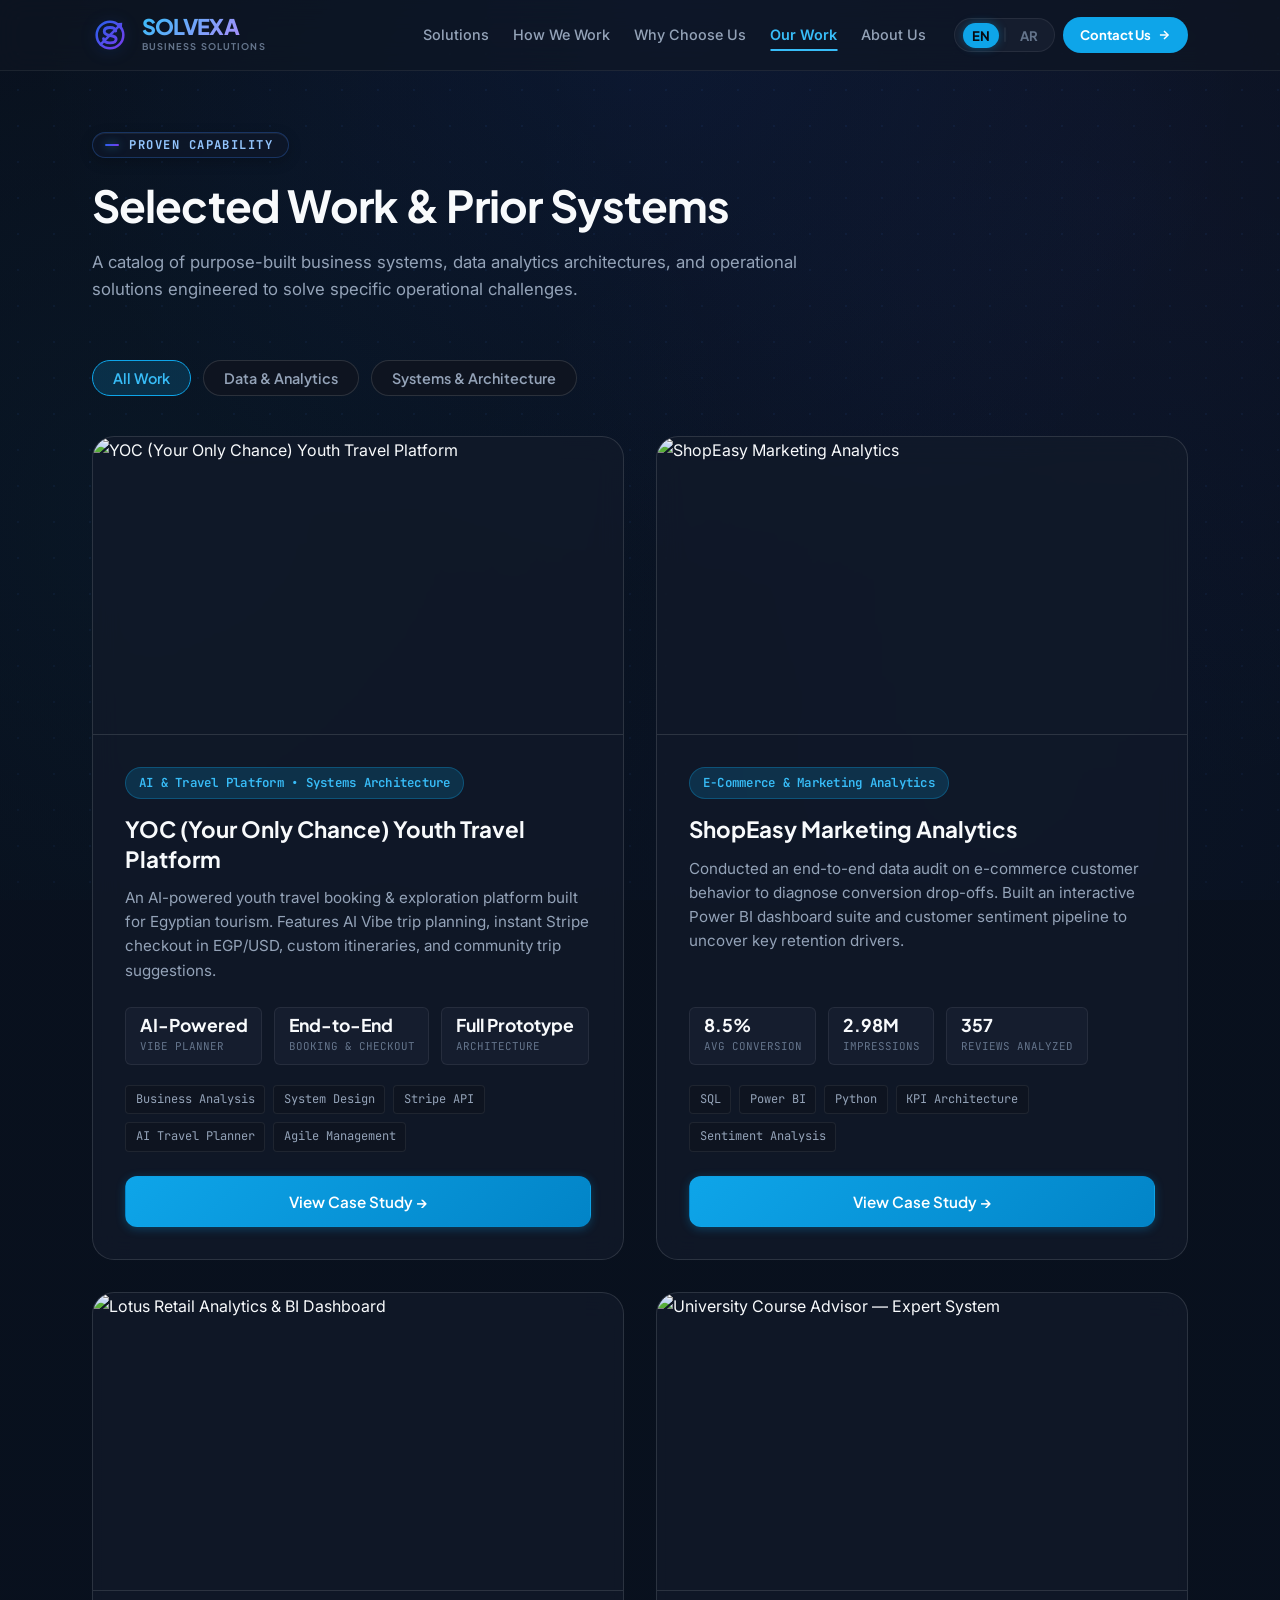
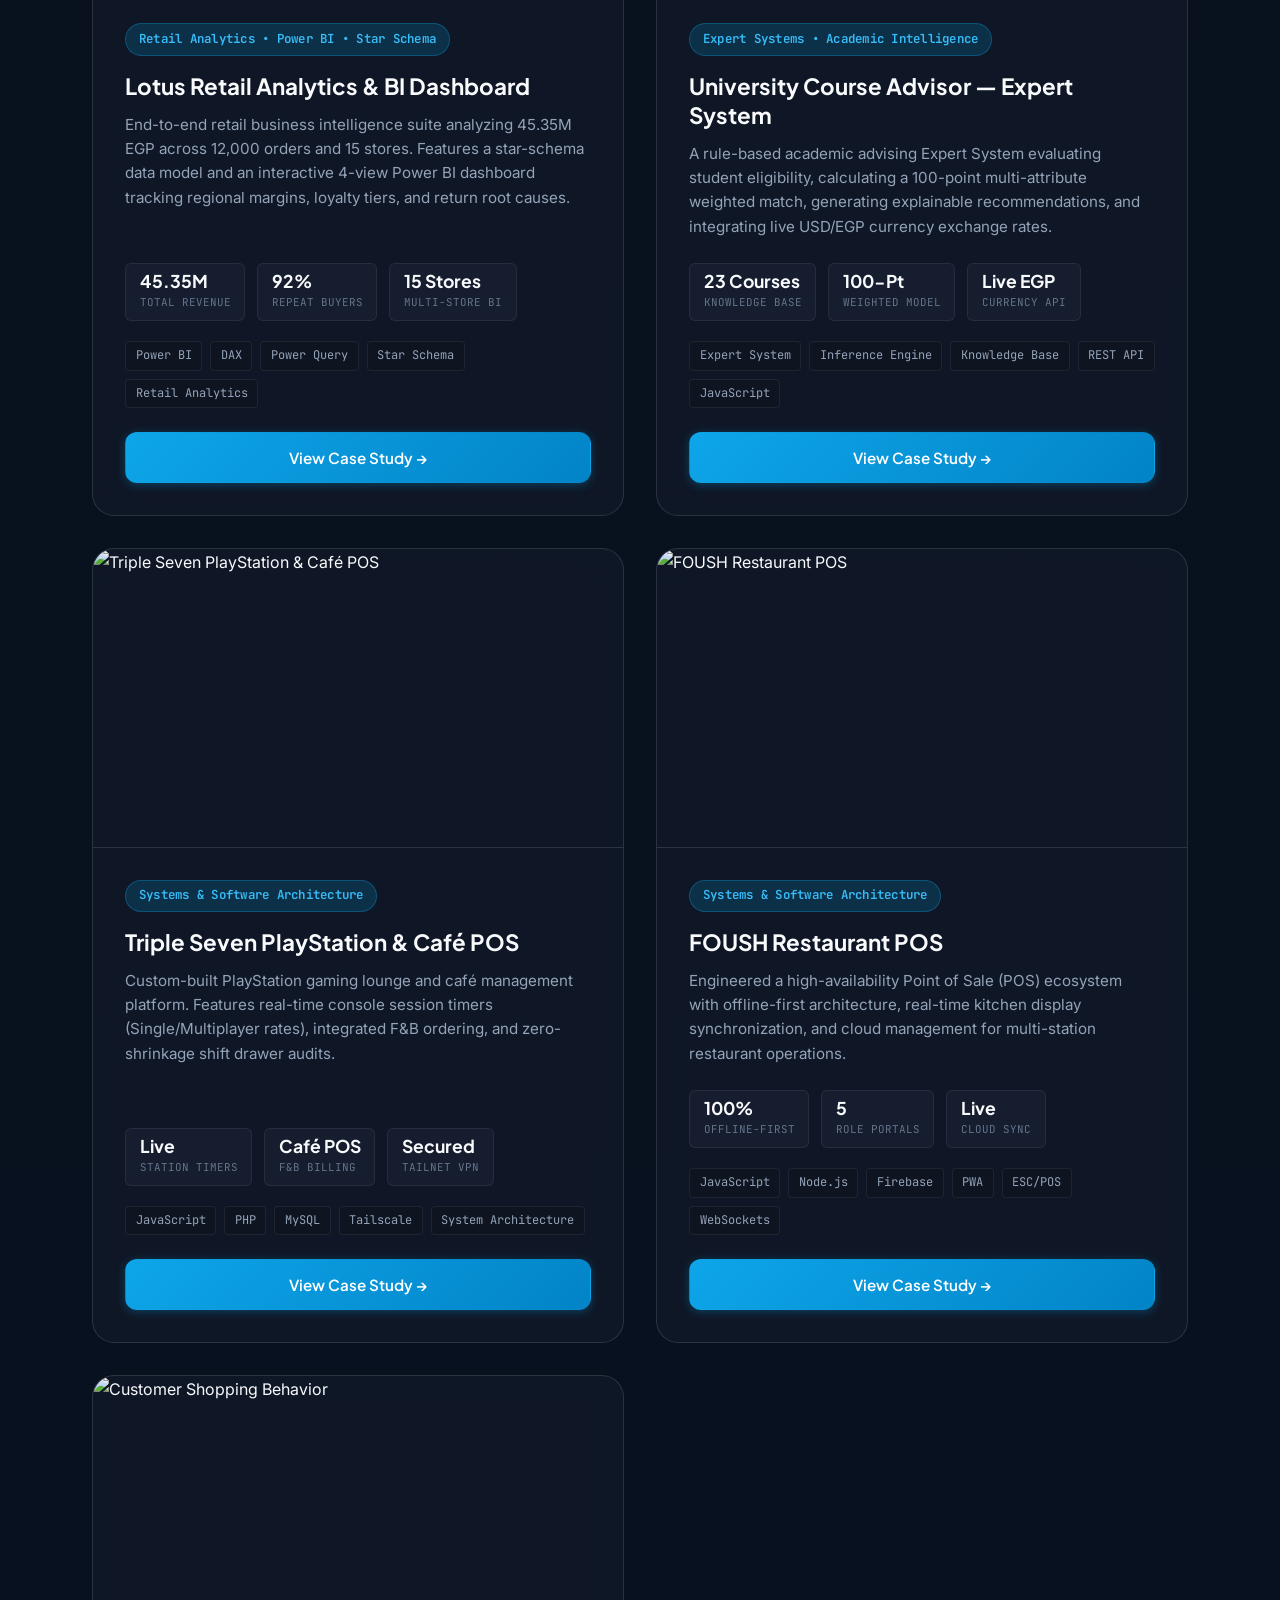
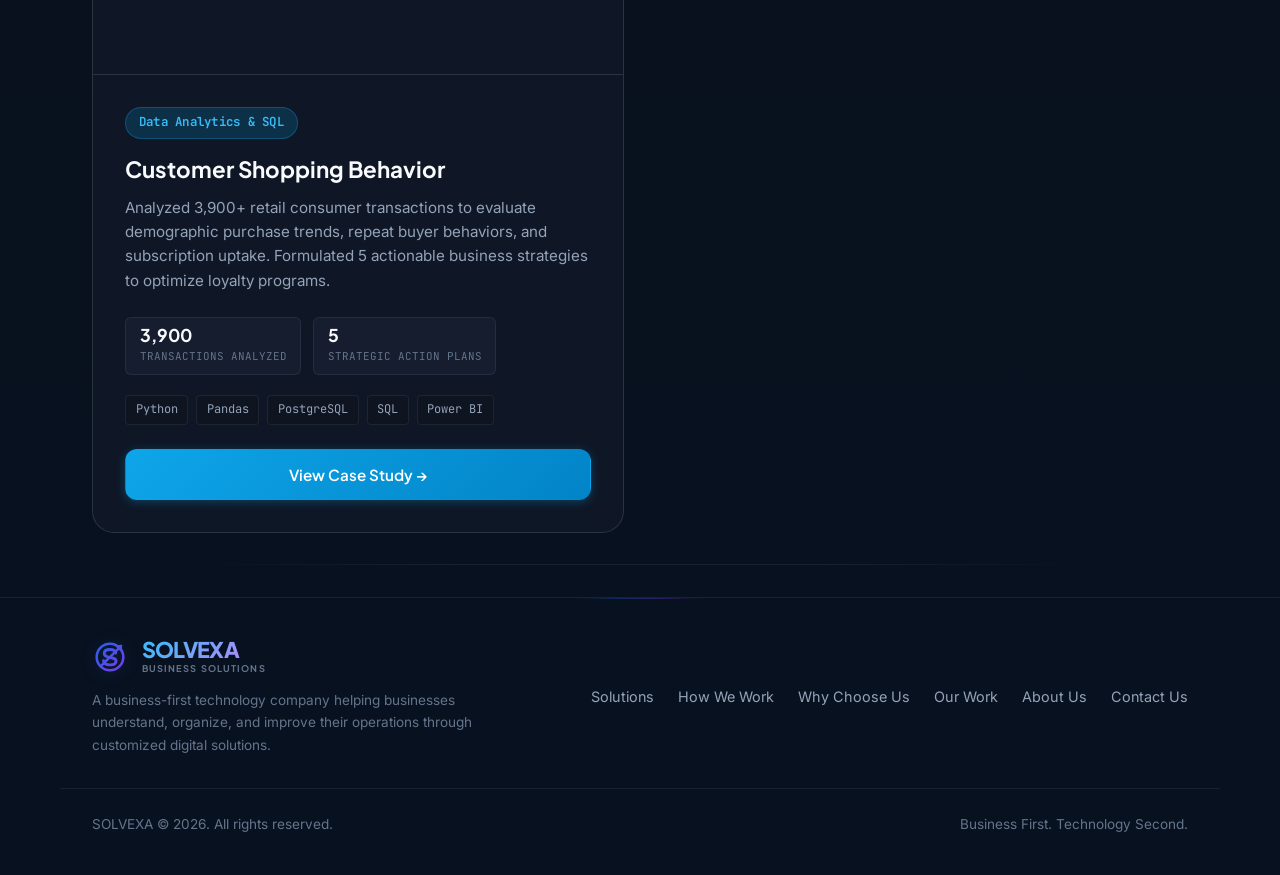
==== commit be4db924: "Improve SOLVEXA brand SEO metadata" ====
--- a/projects.html
+++ b/projects.html
@@ -3,8 +3,21 @@
 <head>
   <meta charset="UTF-8" />
   <meta name="viewport" content="width=device-width, initial-scale=1.0" />
-  <title>Selected Work & Prior Systems | SOLVEXA</title>
+  <title>Selected Work &amp; Systems | SOLVEXA</title>
   <meta name="description" content="Explore purpose-built business systems, data analytics architectures, and operational solutions engineered around real business workflows by SOLVEXA." />
+  <meta name="keywords" content="solvexa, solvexaegy, solvexaegy.com, SOLVEXA systems, projects, retail erp, restaurant pos" />
+  <meta name="author" content="SOLVEXA" />
+  <link rel="canonical" href="https://solvexaegy.com/projects.html" />
+  <link rel="icon" type="image/png" href="https://solvexaegy.com/assets/solvexa_logo.png" />
+  <link rel="apple-touch-icon" href="https://solvexaegy.com/assets/solvexa_logo.png" />
+
+  <!-- Open Graph -->
+  <meta property="og:type" content="website" />
+  <meta property="og:url" content="https://solvexaegy.com/projects.html" />
+  <meta property="og:title" content="Selected Work &amp; Systems | SOLVEXA" />
+  <meta property="og:description" content="Explore purpose-built business systems, data analytics architectures, and operational solutions engineered around real business workflows by SOLVEXA." />
+  <meta property="og:image" content="https://solvexaegy.com/assets/solvexa_logo.png" />
+  <meta property="og:site_name" content="SOLVEXA" />
   
   <!-- Google Fonts: Cairo, Plus Jakarta Sans, Inter, JetBrains Mono -->
   <link rel="preconnect" href="https://fonts.googleapis.com" />
@@ -33,7 +46,7 @@
           </defs>
         </svg>
         <div class="brand-logo-text-group">
-          <span class="brand-wordmark-title">solvexa</span>
+          <span class="brand-wordmark-title">SOLVEXA</span>
           <span class="brand-descriptor-tag">BUSINESS SOLUTIONS</span>
         </div>
       </a>
@@ -122,7 +135,7 @@
             </defs>
           </svg>
           <div class="brand-logo-text-group">
-            <span class="brand-wordmark-title">solvexa</span>
+            <span class="brand-wordmark-title">SOLVEXA</span>
             <span class="brand-descriptor-tag" data-i18n="nav.descriptor">BUSINESS SOLUTIONS</span>
           </div>
         </a>
--- a/css/styles.css
+++ b/css/styles.css
@@ -1422,7 +1422,7 @@
 .tile-title { font-family: var(--font-heading); font-size: 1.05rem; font-weight: 700; color: var(--text-primary); margin-bottom: 0.4rem; }
 .tile-desc { font-size: 0.88rem; color: var(--text-secondary); line-height: 1.55; }
 .tile-split { display: flex; justify-content: space-between; align-items: center; gap: 2rem; }
-.badge-cluster { display: flex; gap: 0.5rem; }
+.badge-cluster { display: flex; flex-wrap: wrap; gap: 0.5rem; }
 .badge-chip { font-family: var(--font-mono); font-size: 0.78rem; padding: 0.4rem 0.8rem; background: var(--bg-surface-elevated); border: 1px solid var(--border-medium); border-radius: 6px; color: var(--accent-cyan-light); white-space: nowrap; }
 
 .rec-grid { display: grid; grid-template-columns: repeat(3, 1fr); gap: 1.5rem; }
@@ -1479,6 +1479,156 @@
 .author-title { font-size: 0.82rem; color: var(--text-muted); }
 .takeaway-actions { display: flex; gap: 1rem; }
 
+/* Responsive Case Study Adaptations (Purpose-Driven Grid Scaling) */
+@media (max-width: 992px) {
+  .hero-summary-grid {
+    grid-template-columns: 1fr;
+  }
+  .bi-kpi-grid {
+    grid-template-columns: repeat(2, 1fr);
+  }
+  .bi-charts-grid {
+    grid-template-columns: 1fr;
+  }
+  .col-span-8,
+  .col-span-4 {
+    grid-column: span 1;
+  }
+  .eco-card-grid {
+    grid-template-columns: 1fr;
+    padding: 1.5rem;
+  }
+}
+
+@media (max-width: 768px) {
+  .grid-3-col,
+  .objectives-grid,
+  .rec-grid,
+  .value-matrix,
+  .gallery-grid,
+  .audit-grid,
+  .scoring-breakdown-grid {
+    grid-template-columns: 1fr !important;
+  }
+
+  .table-responsive {
+    max-width: 100%;
+    overflow-x: auto;
+    -webkit-overflow-scrolling: touch;
+    padding: 1rem !important;
+  }
+  .table-responsive table {
+    min-width: 480px;
+  }
+
+  .kpi-banner {
+    grid-template-columns: repeat(2, 1fr) !important;
+    padding: 1.25rem;
+    gap: 1rem;
+  }
+
+  .dashboard-tabs {
+    grid-template-columns: repeat(2, 1fr);
+    gap: 0.5rem;
+  }
+  .tab-btn {
+    padding: 0.65rem 0.85rem;
+    font-size: 0.85rem;
+    gap: 0.5rem;
+  }
+  .tab-index {
+    font-size: 0.72rem;
+  }
+  .tab-text {
+    font-size: 0.82rem;
+  }
+
+  .journey-flow {
+    grid-template-columns: 1fr;
+    gap: 0.75rem;
+  }
+  .journey-arrow {
+    transform: rotate(90deg);
+    margin: 0.25rem 0;
+  }
+
+  .sim-row-kpi {
+    grid-template-columns: repeat(2, 1fr);
+  }
+
+  .sentiment-grid {
+    grid-template-columns: 1fr;
+  }
+  .sent-bar-row span:first-child {
+    min-width: 90px;
+    width: auto;
+  }
+
+  .insights-bento {
+    grid-template-columns: repeat(2, 1fr);
+    gap: 0.85rem;
+  }
+  .insight-tile.full-width {
+    grid-column: span 2;
+  }
+  .tile-split {
+    flex-direction: column;
+    align-items: flex-start;
+    gap: 0.75rem;
+  }
+
+  .takeaway-box {
+    padding: 2rem 1.25rem;
+  }
+  .takeaway-heading {
+    font-size: 1.6rem;
+  }
+  .takeaway-footer {
+    flex-direction: column;
+    align-items: flex-start;
+    gap: 1.25rem;
+  }
+  .takeaway-actions {
+    flex-wrap: wrap;
+    gap: 0.75rem;
+  }
+}
+
+@media (max-width: 480px) {
+  .insights-bento {
+    grid-template-columns: 1fr;
+  }
+  .insight-tile.full-width {
+    grid-column: span 1;
+  }
+  .kpi-banner {
+    grid-template-columns: 1fr !important;
+  }
+}
+
+@media (max-width: 480px) {
+  .section-heading {
+    overflow-wrap: break-word;
+    word-break: break-word;
+  }
+}
+
+@media (max-width: 360px) {
+  .container {
+    padding-left: 1rem;
+    padding-right: 1rem;
+  }
+  .section-heading {
+    font-size: 1.75rem;
+  }
+  .takeaway-box {
+    padding: 1.5rem 1rem;
+  }
+  .rec-card {
+    padding: 1.25rem 1rem;
+  }
+}
+
 /* ----------------- Editorial & Storytelling Additions ----------------- */
 .hero-editorial-wrapper {
   display: flex;
@@ -1849,6 +1999,8 @@
   box-shadow: 0 4px 14px rgba(0, 0, 0, 0.2), inset 0 1px 0 rgba(255, 255, 255, 0.06);
   margin-bottom: 1.25rem;
   transition: all var(--transition-fast);
+  box-sizing: border-box;
+  max-width: 100%;
 }
 
 .editorial-divider:hover {
@@ -1874,12 +2026,81 @@
   text-transform: uppercase;
   letter-spacing: 0.12em;
   line-height: 1;
+  white-space: nowrap;
+  overflow: hidden;
+  text-overflow: ellipsis;
+  min-width: 0;
+  flex-shrink: 1;
 }
 
 .editorial-divider.center {
   margin-left: auto;
   margin-right: auto;
   justify-content: center;
+}
+
+/* Responsive adjustments for Stage Indicator / Section Progress Bar */
+@media (max-width: 768px) {
+  .editorial-divider {
+    align-self: flex-start;
+    width: fit-content;
+    max-width: 100%;
+    padding: 0.22rem 0.65rem 0.22rem 0.45rem;
+    gap: 0.42rem;
+    margin-bottom: 1rem;
+  }
+
+  .editorial-divider.center {
+    align-self: center;
+    margin-left: auto;
+    margin-right: auto;
+  }
+
+  .editorial-divider .divider-line {
+    width: 10px;
+    height: 2px;
+  }
+
+  .editorial-divider .divider-text {
+    font-size: 0.64rem;
+    letter-spacing: 0.05em;
+    line-height: 1.2;
+  }
+
+  .editorial-divider .chapter-badge,
+  .chapter-badge {
+    font-size: 0.62rem;
+    padding: 0.1rem 0.38rem;
+    letter-spacing: 0.05em;
+    line-height: 1.3;
+  }
+
+  [dir="rtl"] .editorial-divider:not(.center) .divider-line {
+    margin-right: 0;
+  }
+}
+
+@media (max-width: 360px) {
+  .editorial-divider {
+    padding: 0.18rem 0.48rem 0.18rem 0.35rem;
+    gap: 0.32rem;
+  }
+
+  .editorial-divider .divider-line {
+    width: 8px;
+  }
+
+  .editorial-divider .divider-text {
+    font-size: 0.55rem;
+    letter-spacing: 0.03em;
+  }
+
+  .editorial-divider .chapter-badge,
+  .chapter-badge {
+    font-size: 0.55rem;
+    padding: 0.08rem 0.28rem;
+    letter-spacing: 0.03em;
+  }
 }
 
 /* ----------------- Editorial Action Buttons ----------------- */
